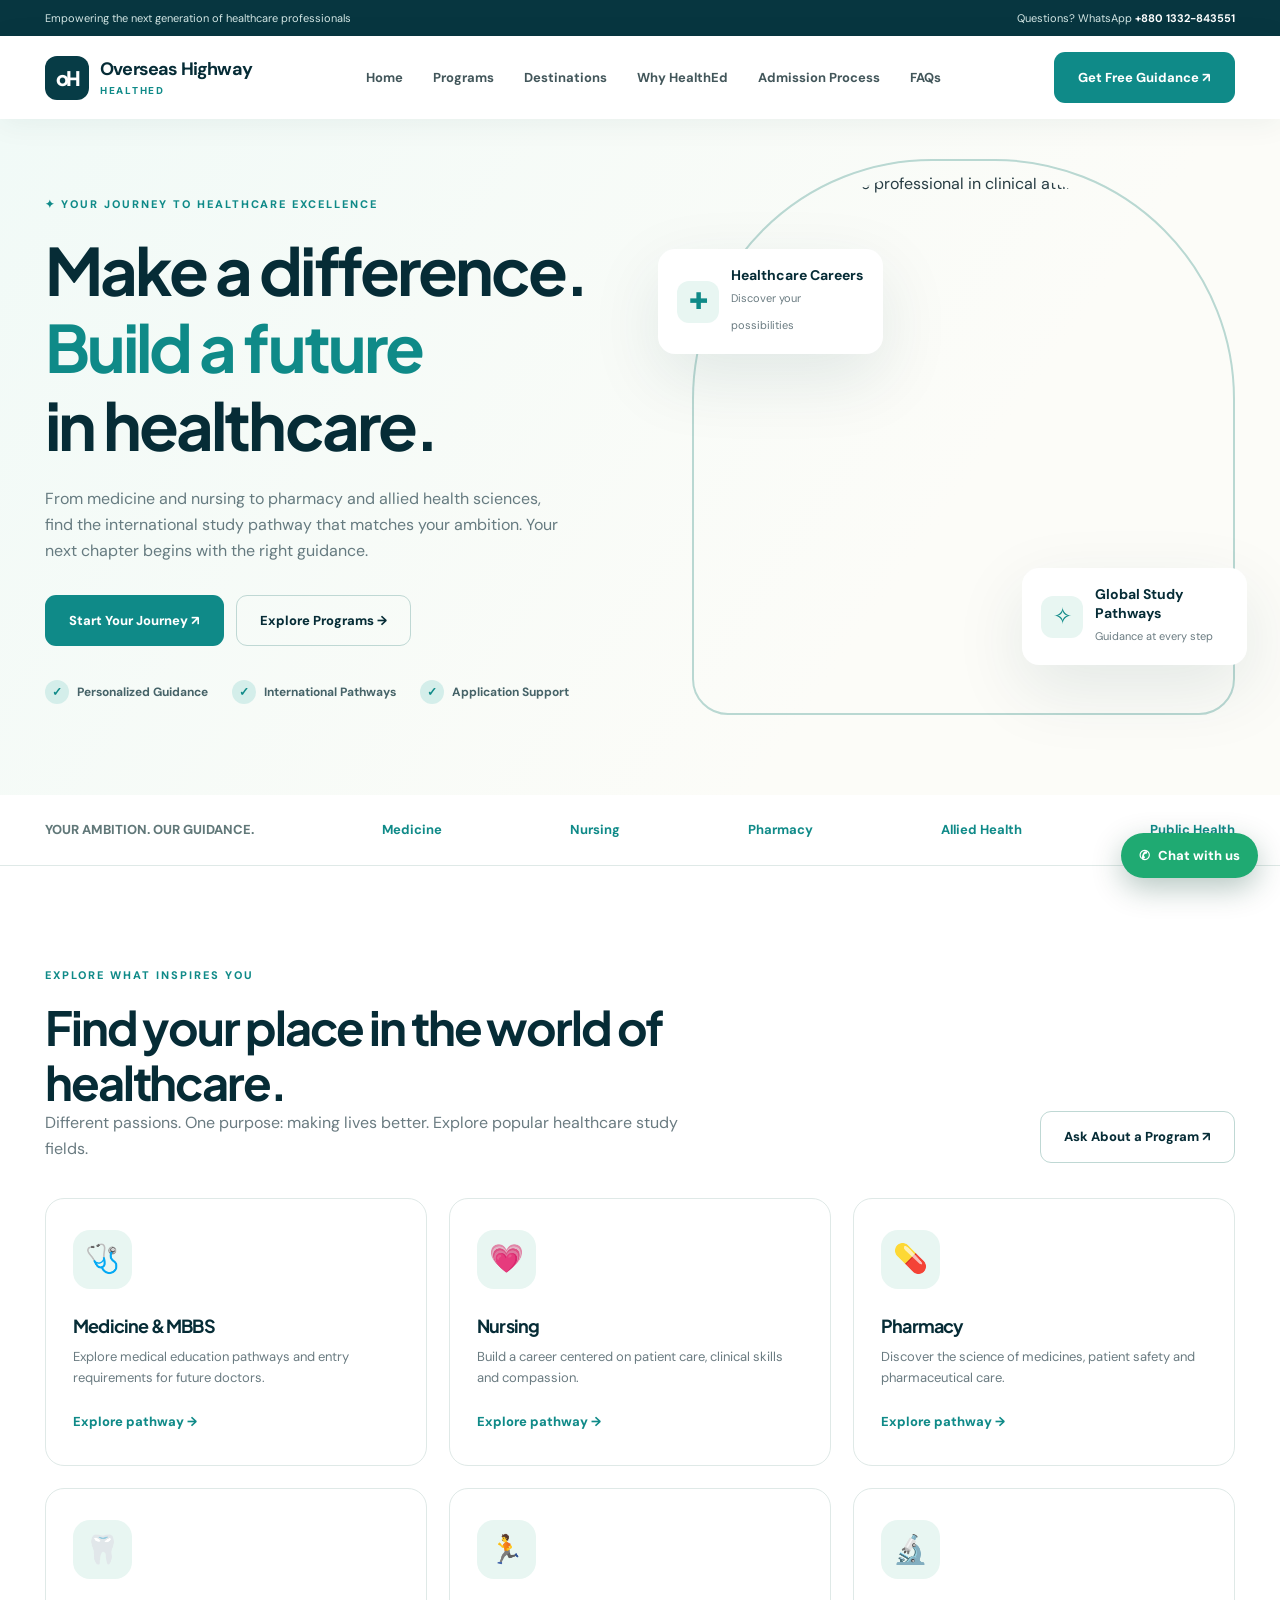
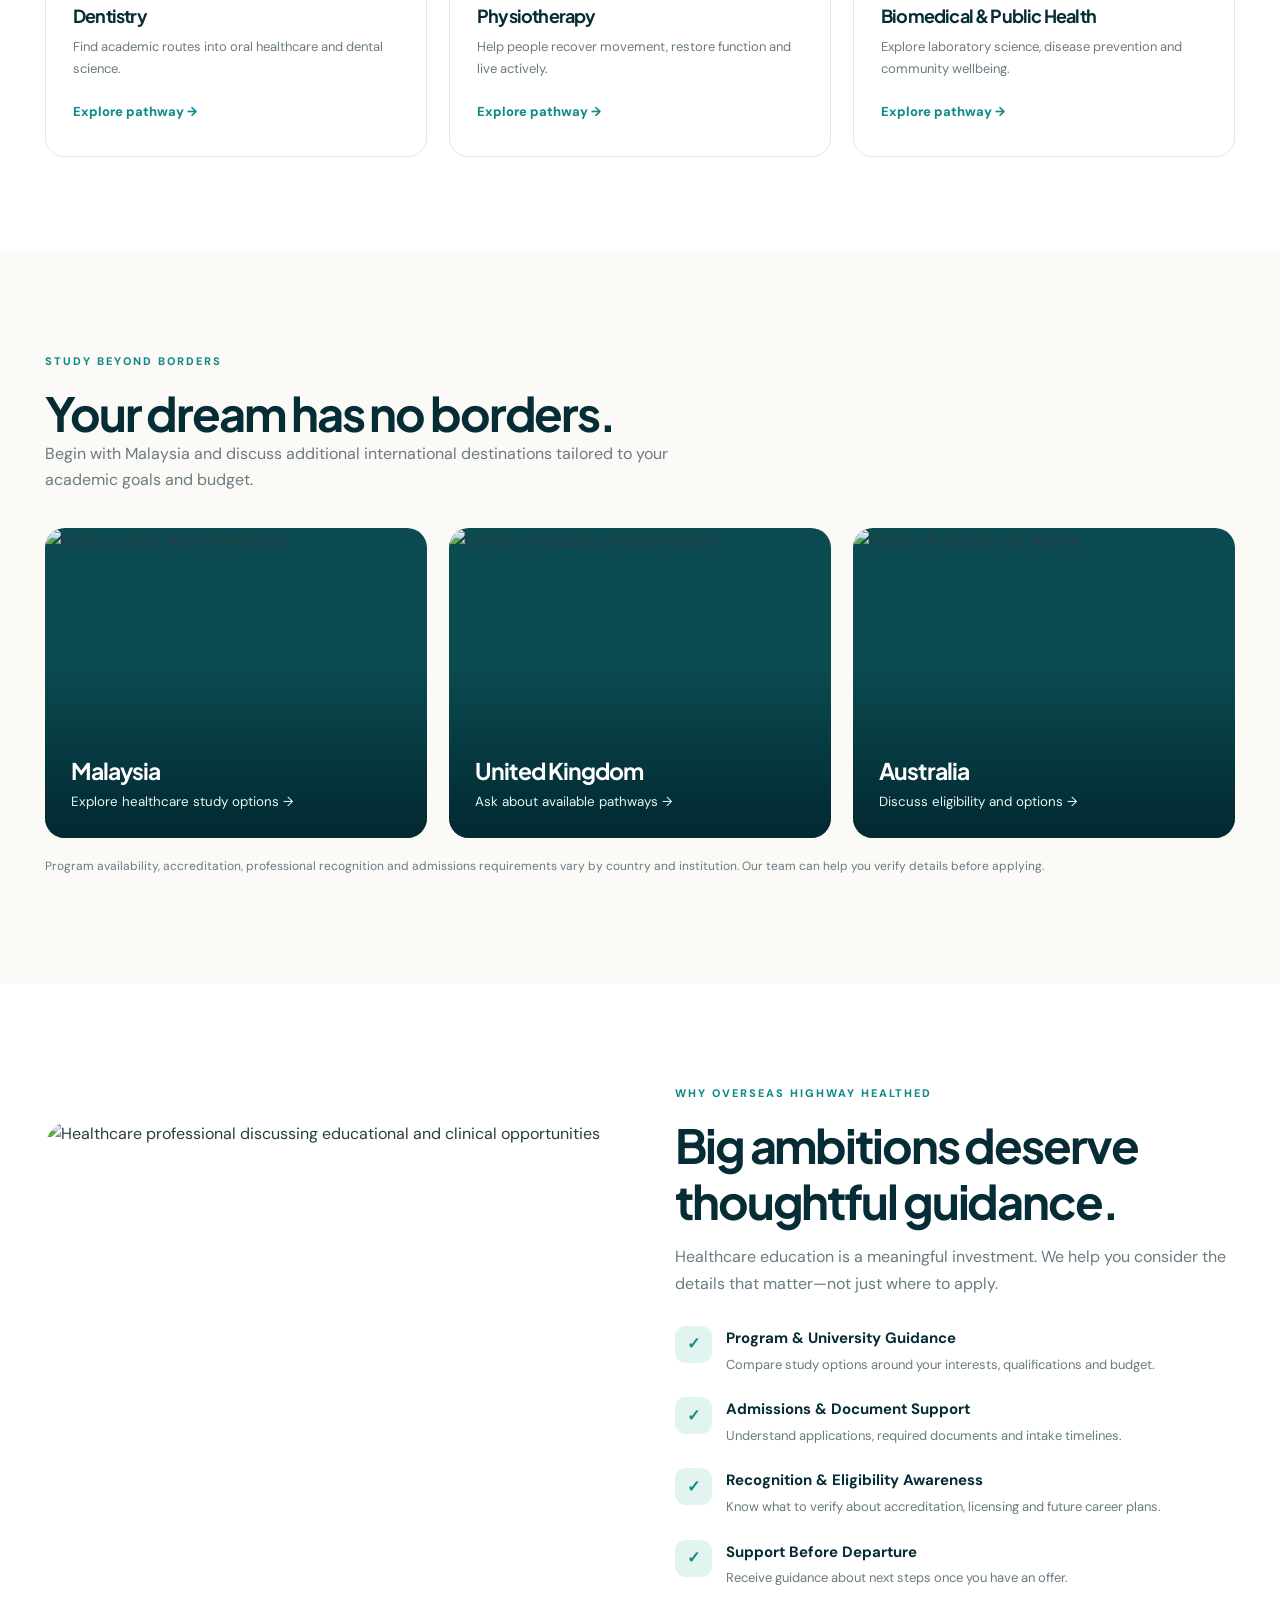
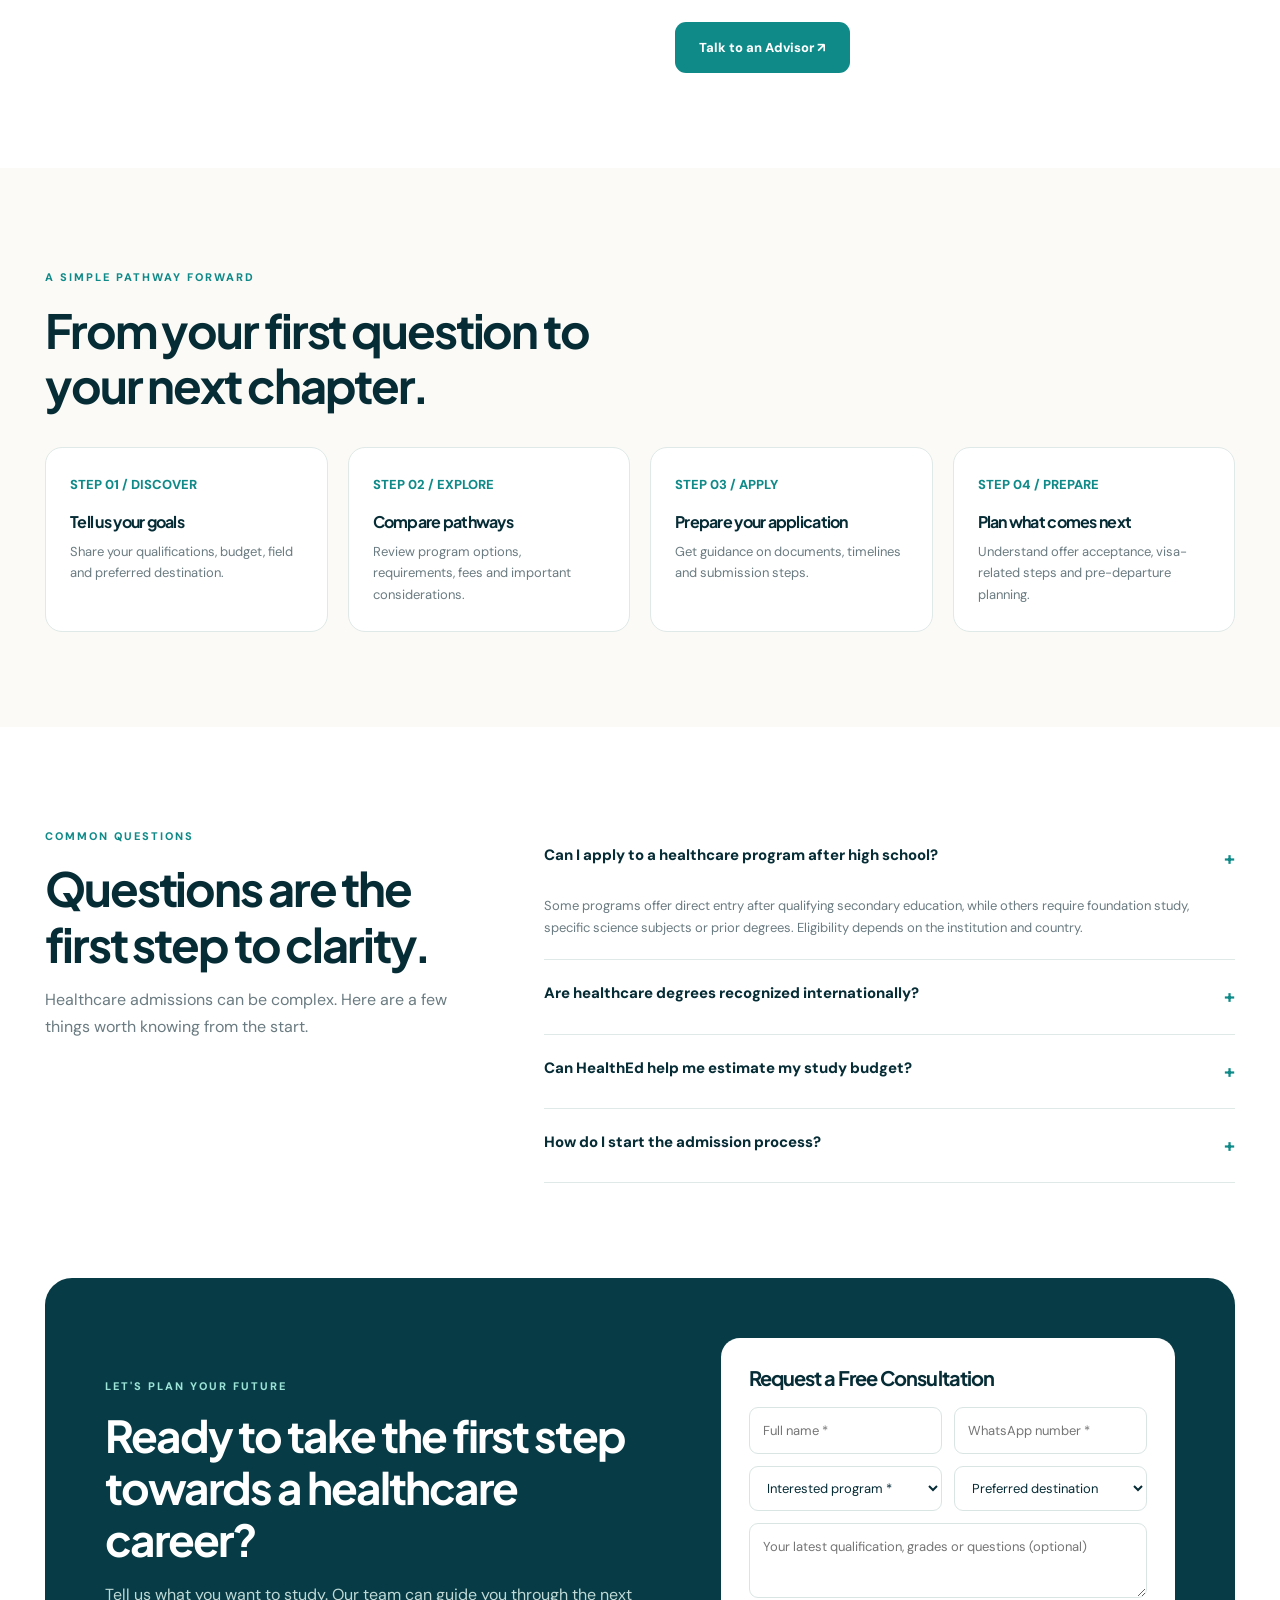
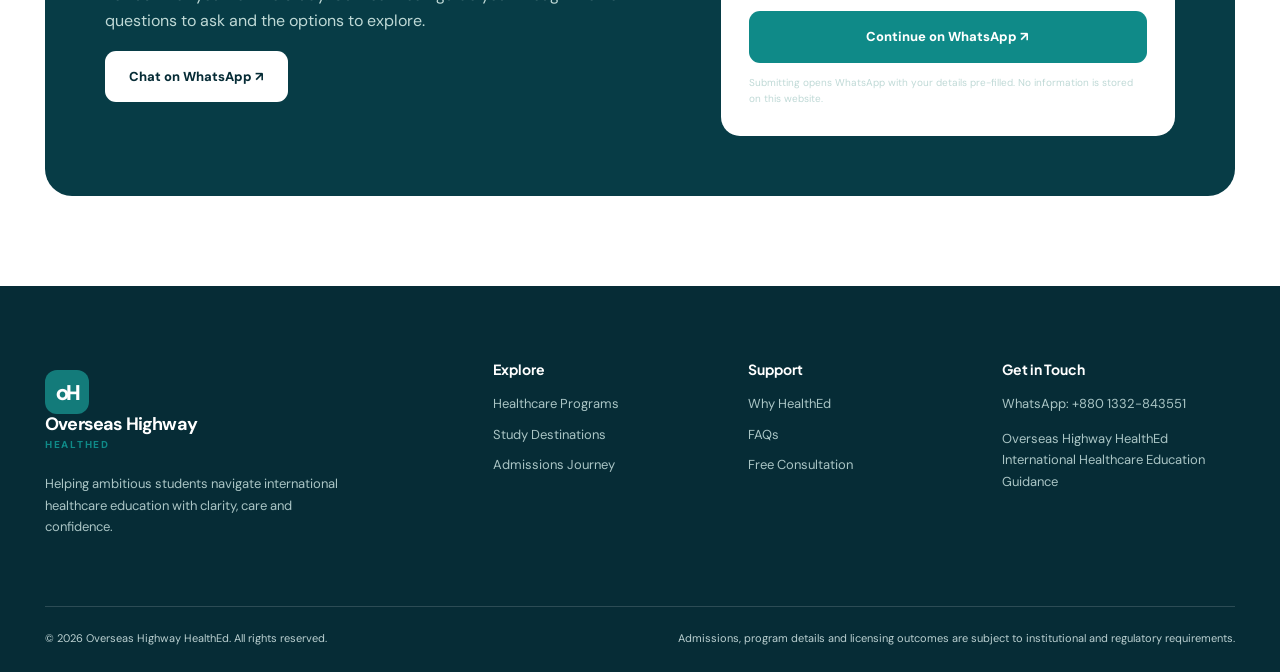
==== index.html @ 21b43c45 "Launch responsive Overseas Highway HealthEd landing page" ====
<!DOCTYPE html>
<html lang="en">
<head>
<meta charset="UTF-8"><meta name="viewport" content="width=device-width, initial-scale=1">
<meta name="theme-color" content="#073c46">
<meta name="description" content="Overseas Highway HealthEd helps aspiring healthcare professionals explore international medical and health sciences study pathways, admissions and student support.">
<title>Overseas Highway HealthEd | Your Future in Healthcare Starts Here</title>
<link rel="preconnect" href="https://fonts.googleapis.com"><link rel="preconnect" href="https://fonts.gstatic.com" crossorigin>
<link href="https://fonts.googleapis.com/css2?family=DM+Sans:wght@400;500;600;700;800&family=Plus+Jakarta+Sans:wght@400;500;600;700;800&display=swap" rel="stylesheet">
<style>
:root{--navy:#073c46;--deep:#062c36;--teal:#0f8a88;--mint:#e8f6f2;--orange:#ff9b70;--cream:#fbfaf6;--text:#283d44;--muted:#6a7b81;--line:#dfe9e7;--white:#fff;--shadow:0 24px 70px rgba(7,60,70,.10)}
*{box-sizing:border-box}html{scroll-behavior:smooth}body{margin:0;color:var(--text);font-family:'DM Sans',sans-serif;background:#fff;line-height:1.65}h1,h2,h3,h4{font-family:'Plus Jakarta Sans',sans-serif;line-height:1.18;color:var(--deep);letter-spacing:-.045em}a{color:inherit;text-decoration:none}button,input,select,textarea{font:inherit}button{cursor:pointer}img{max-width:100%;display:block}.container{width:min(1190px,calc(100% - 48px));margin:auto}.eyebrow{text-transform:uppercase;letter-spacing:.18em;font-weight:800;font-size:11px;color:var(--teal)}.btn{display:inline-flex;align-items:center;justify-content:center;gap:10px;border-radius:11px;padding:14px 23px;font-weight:800;font-size:13px;transition:.25s;border:1px solid transparent}.btn-primary{background:var(--teal);color:white}.btn-primary:hover{background:#096e6e;transform:translateY(-2px)}.btn-dark{background:var(--deep);color:white}.btn-light{background:white;color:var(--deep)}.btn-outline{background:transparent;border-color:#bfd8d4;color:var(--deep)}.btn-outline:hover{background:var(--mint)}.section{padding:95px 0}.heading{max-width:640px}.heading h2{font-size:clamp(30px,4vw,47px);margin:12px 0 16px}.heading p{color:var(--muted);margin:0}.topbar{background:#073640;color:#d4e7e5;font-size:11px;padding:9px 0}.topbar .container{display:flex;justify-content:space-between;gap:10px}.topbar strong{color:#fff}header{position:sticky;top:0;z-index:30;background:#fff;box-shadow:0 4px 30px #073c4610}.nav{height:83px;display:flex;align-items:center;justify-content:space-between;gap:32px}.brand{display:flex;align-items:center;gap:11px;flex-shrink:0}.brand-icon{background:var(--navy);color:#fff;width:44px;height:44px;display:grid;place-items:center;border-radius:12px;font-family:'Plus Jakarta Sans';font-size:20px;font-weight:800;letter-spacing:-3px}.brand-text{display:flex;flex-direction:column;line-height:1.13}.brand-text strong{font-size:18px;color:var(--deep);letter-spacing:-.045em}.brand-text small{font-size:10px;color:var(--teal);font-weight:800;letter-spacing:.17em;text-transform:uppercase;margin-top:5px}.navlinks{display:flex;align-items:center;gap:30px}.navlinks a{font-size:13px;font-weight:700;color:#42565a}.navlinks a:hover{color:var(--teal)}.nav-actions{display:flex;align-items:center;gap:12px}.menu-toggle{display:none;background:none;border:none;color:var(--navy);font-size:26px}.hero{background:linear-gradient(125deg,#f1faf7 0%,#fcfcf8 70%);overflow:hidden}.hero-grid{display:grid;grid-template-columns:1.02fr .98fr;gap:50px;align-items:center;min-height:665px;padding:40px 0 56px}.hero h1{font-size:clamp(41px,5.1vw,67px);max-width:650px;margin:18px 0 23px}.hero h1 span{color:var(--teal)}.hero-copy{max-width:525px;color:#667b80;font-size:16px}.hero-buttons{display:flex;gap:12px;flex-wrap:wrap;margin-top:30px}.hero-points{display:flex;flex-wrap:wrap;gap:24px;margin-top:37px;color:#466368;font-weight:700;font-size:12px}.hero-points span:before{content:'✓';color:var(--teal);background:#d4eeea;border-radius:50%;padding:4px 7px;margin-right:8px}.hero-art{position:relative;min-height:580px}.hero-photo{position:absolute;inset:12px 25px 42px 42px;width:calc(100% - 67px);height:calc(100% - 54px);object-fit:cover;object-position:center 32%;border-radius:230px 230px 32px 32px}.hero-art:before{content:'';position:absolute;inset:0 0 24px 16px;border:2px solid #b9d8d2;border-radius:240px 240px 36px 36px}.float-card{position:absolute;z-index:2;background:white;border-radius:17px;padding:17px 19px;box-shadow:var(--shadow);display:flex;gap:12px;align-items:center;max-width:225px}.float-card b{display:block;color:var(--deep);font-size:14px;line-height:1.3}.float-card small{color:var(--muted);font-size:11px}.float-icon{background:var(--mint);color:var(--teal);height:42px;width:42px;flex-shrink:0;display:grid;place-items:center;border-radius:12px;font-size:23px}.float-one{left:-18px;top:90px}.float-two{right:-12px;bottom:74px}.trust{border-bottom:1px solid var(--line);padding:24px 0;background:#fff}.trust-grid{display:flex;justify-content:space-between;align-items:center;gap:20px;flex-wrap:wrap}.trust-grid span{font-size:13px;font-weight:800;color:#617879}.trust-grid b{color:var(--teal);font-size:13px}.grid3{display:grid;grid-template-columns:repeat(3,1fr);gap:22px}.grid4{display:grid;grid-template-columns:repeat(4,1fr);gap:20px}.program{padding:31px 27px;background:#fff;border:1px solid var(--line);border-radius:19px;transition:.25s}.program:hover{transform:translateY(-6px);box-shadow:var(--shadow);border-color:#c0dfd8}.program .symbol{display:grid;place-items:center;width:59px;height:59px;background:#e8f6f2;border-radius:17px;font-size:28px;margin-bottom:26px}.program h3{font-size:18px;margin:0 0 10px}.program p{font-size:13px;color:var(--muted);margin:0 0 19px}.text-link{color:var(--teal);font-size:13px;font-weight:800}.section-top{display:flex;justify-content:space-between;align-items:end;gap:25px;margin-bottom:35px}.section-top .heading h2{margin-bottom:0}.soft{background:var(--cream)}.dest-card{border-radius:20px;overflow:hidden;position:relative;min-height:310px;background:#0a4a50}.dest-card img{width:100%;height:310px;object-fit:cover;transition:transform .4s}.dest-card:hover img{transform:scale(1.05)}.dest-card:after{content:'';position:absolute;inset:0;background:linear-gradient(transparent 45%,#001f29c9)}.dest-caption{position:absolute;z-index:1;bottom:24px;left:26px;color:white}.dest-caption h3{color:white;font-size:23px;margin:0 0 4px}.dest-caption small{color:#e3f7f4}.feature-grid{display:grid;grid-template-columns:1fr 1fr;gap:70px;align-items:center}.feature-image{height:510px;width:100%;object-fit:cover;border-radius:27px}.feature-list{margin:29px 0 31px;padding:0;list-style:none}.feature-list li{display:flex;gap:14px;margin:20px 0}.check{background:#e2f4f0;color:var(--teal);border-radius:11px;width:37px;height:37px;display:grid;place-items:center;flex-shrink:0;font-weight:800}.feature-list strong{display:block;font-size:15px;color:var(--deep)}.feature-list small{font-size:13px;color:var(--muted)}.steps{counter-reset:step}.step{background:#fff;border:1px solid var(--line);border-radius:17px;padding:26px 24px}.step-number{color:var(--teal);font-weight:800;font-size:13px}.step h3{font-size:16px;margin:17px 0 9px}.step p{font-size:13px;color:var(--muted);margin:0}.faq-wrap{display:grid;grid-template-columns:.75fr 1.25fr;gap:85px}.faq-item{border-bottom:1px solid var(--line)}.faq-item button{padding:21px 0;border:0;background:none;width:100%;display:flex;justify-content:space-between;text-align:left;gap:20px;color:var(--deep);font-weight:800;font-size:15px}.faq-item button span{font-size:19px;color:var(--teal)}.faq-answer{display:none;padding:0 0 21px;color:var(--muted);font-size:13px}.faq-item.open .faq-answer{display:block}.cta{background:var(--navy);color:white;border-radius:27px;padding:60px;display:grid;grid-template-columns:1.1fr .9fr;gap:60px;align-items:center}.cta h2{color:white;font-size:clamp(29px,3.5vw,44px);margin:12px 0}.cta p{color:#bfd9d6}.cta .eyebrow{color:#9de3d7}.lead-form{background:#fff;padding:28px;border-radius:19px}.lead-form h3{margin:0 0 17px;font-size:20px}.form-grid{display:grid;grid-template-columns:1fr 1fr;gap:12px}.lead-form input,.lead-form select,.lead-form textarea{width:100%;padding:12px 13px;border:1px solid #d9e5e3;border-radius:9px;color:var(--deep);background:#fff;font-size:13px;outline:none}.lead-form input:focus,.lead-form select:focus,.lead-form textarea:focus{border-color:var(--teal)}.lead-form textarea{resize:vertical;min-height:75px}.lead-form .full{grid-column:1/-1}.lead-form button{width:100%;margin-top:13px}.form-note{font-size:10px;color:#748487;margin:12px 0 0}.footer{padding:75px 0 25px;background:#062c36;color:#bbd0d1;margin-top:90px}.footer h4{color:white;font-size:14px;letter-spacing:0;margin:0 0 16px}.footer .brand-text strong{color:#fff}.footer .brand-icon{background:#137b7a}.footer-grid{display:grid;grid-template-columns:2fr 1fr 1fr 1.2fr;gap:60px}.footer p,.footer a{font-size:13px;color:#aac5c5}.footer a{display:block;margin:9px 0}.footer a:hover{color:white}.foot-bottom{border-top:1px solid #ffffff27;margin-top:55px;padding-top:22px;display:flex;justify-content:space-between;gap:12px;font-size:11px}.whatsapp{position:fixed;bottom:22px;right:22px;z-index:40;display:flex;align-items:center;gap:8px;background:#1faa72;color:white;padding:12px 18px;border-radius:50px;font-size:13px;font-weight:800;box-shadow:0 10px 30px #053d2d4a}.whatsapp:hover{background:#168b5a}
@media(max-width:1050px){.navlinks{gap:15px}.navlinks a{font-size:12px}.grid4{grid-template-columns:repeat(2,1fr)}.hero-grid{gap:15px}.hero-art{min-height:490px}.footer-grid{gap:30px}}
@media(max-width:790px){.topbar{display:none}.nav{height:70px}.menu-toggle{display:block}.navlinks{display:none;position:absolute;top:70px;left:0;right:0;background:#fff;padding:20px 25px;box-shadow:0 20px 30px #073c4615;flex-direction:column;align-items:flex-start;gap:17px}.navlinks.open{display:flex}.nav-actions>.btn{display:none}.hero-grid{grid-template-columns:1fr;padding-top:62px;gap:25px}.hero h1{max-width:700px}.hero-art{min-height:480px;max-width:590px;width:100%;margin:auto}.float-one{left:0}.float-two{right:0}.grid3{grid-template-columns:repeat(2,1fr)}.feature-grid{grid-template-columns:1fr;gap:40px}.feature-image{height:350px}.faq-wrap{grid-template-columns:1fr;gap:20px}.cta{grid-template-columns:1fr;padding:40px;gap:28px}.footer-grid{grid-template-columns:repeat(2,1fr)}}
@media(max-width:540px){.container{width:min(100% - 34px,1190px)}.section{padding:68px 0}.hero-grid{padding-top:45px}.hero h1{font-size:40px}.hero-copy{font-size:14px}.hero-points{gap:14px}.hero-art{min-height:365px}.hero-photo{inset:0 19px 30px 18px;width:calc(100% - 37px);height:calc(100% - 30px)}.hero-art:before{inset:0 5px 18px 4px}.float-card{padding:10px 12px;max-width:175px}.float-card b{font-size:11px}.float-card small{font-size:9px}.float-icon{width:31px;height:31px;font-size:17px}.float-one{top:45px}.float-two{bottom:34px}.grid3,.grid4{grid-template-columns:1fr}.section-top{align-items:start;flex-direction:column}.heading h2{font-size:33px}.dest-card img,.dest-card{height:250px;min-height:250px}.feature-image{height:290px}.cta{padding:28px 18px;border-radius:17px}.lead-form{padding:20px}.form-grid{grid-template-columns:1fr}.footer-grid{grid-template-columns:1fr 1fr;gap:25px}.footer-grid>div:first-child{grid-column:1/-1}.foot-bottom{flex-direction:column}.whatsapp{font-size:0;padding:12px 15px}.whatsapp span{font-size:19px}}
</style>
</head>
<body>
<div class="topbar"><div class="container"><span>Empowering the next generation of healthcare professionals</span><span>Questions? WhatsApp <strong>+880 1332-843551</strong></span></div></div>
<header><nav class="nav container" aria-label="Main navigation">
<a class="brand" href="#" aria-label="Overseas Highway HealthEd home"><span class="brand-icon">oH</span><span class="brand-text"><strong>Overseas Highway</strong><small>HealthEd</small></span></a>
<div class="navlinks" id="navlinks"><a href="#home">Home</a><a href="#programs">Programs</a><a href="#destinations">Destinations</a><a href="#why-us">Why HealthEd</a><a href="#process">Admission Process</a><a href="#faq">FAQs</a></div>
<div class="nav-actions"><a class="btn btn-primary" href="#consultation">Get Free Guidance ↗</a><button class="menu-toggle" id="menuToggle" aria-label="Toggle menu" aria-expanded="false">☰</button></div>
</nav></header>
<main>
<section class="hero" id="home"><div class="container hero-grid"><div><div class="eyebrow">✦ Your journey to healthcare excellence</div><h1>Make a difference.<br><span>Build a future</span><br>in healthcare.</h1><p class="hero-copy">From medicine and nursing to pharmacy and allied health sciences, find the international study pathway that matches your ambition. Your next chapter begins with the right guidance.</p><div class="hero-buttons"><a href="#consultation" class="btn btn-primary">Start Your Journey ↗</a><a href="#programs" class="btn btn-outline">Explore Programs →</a></div><div class="hero-points"><span>Personalized Guidance</span><span>International Pathways</span><span>Application Support</span></div></div><div class="hero-art"><img class="hero-photo" src="https://images.unsplash.com/photo-1559839734-2b71ea197ec2?auto=format&fit=crop&w=1000&q=85" alt="Smiling healthcare professional in clinical attire"><div class="float-card float-one"><div class="float-icon">✚</div><div><b>Healthcare Careers</b><small>Discover your possibilities</small></div></div><div class="float-card float-two"><div class="float-icon">✧</div><div><b>Global Study Pathways</b><small>Guidance at every step</small></div></div></div></div></section>
<div class="trust"><div class="container trust-grid"><span>YOUR AMBITION. OUR GUIDANCE.</span><b>Medicine</b><b>Nursing</b><b>Pharmacy</b><b>Allied Health</b><b>Public Health</b></div></div>
<section class="section" id="programs"><div class="container"><div class="section-top"><div class="heading"><span class="eyebrow">Explore what inspires you</span><h2>Find your place in the world of healthcare.</h2><p>Different passions. One purpose: making lives better. Explore popular healthcare study fields.</p></div><a href="#consultation" class="btn btn-outline">Ask About a Program ↗</a></div><div class="grid3">
<article class="program"><div class="symbol">🩺</div><h3>Medicine & MBBS</h3><p>Explore medical education pathways and entry requirements for future doctors.</p><a href="#consultation" class="text-link">Explore pathway →</a></article>
<article class="program"><div class="symbol">💗</div><h3>Nursing</h3><p>Build a career centered on patient care, clinical skills and compassion.</p><a href="#consultation" class="text-link">Explore pathway →</a></article>
<article class="program"><div class="symbol">💊</div><h3>Pharmacy</h3><p>Discover the science of medicines, patient safety and pharmaceutical care.</p><a href="#consultation" class="text-link">Explore pathway →</a></article>
<article class="program"><div class="symbol">🦷</div><h3>Dentistry</h3><p>Find academic routes into oral healthcare and dental science.</p><a href="#consultation" class="text-link">Explore pathway →</a></article>
<article class="program"><div class="symbol">🏃</div><h3>Physiotherapy</h3><p>Help people recover movement, restore function and live actively.</p><a href="#consultation" class="text-link">Explore pathway →</a></article>
<article class="program"><div class="symbol">🔬</div><h3>Biomedical & Public Health</h3><p>Explore laboratory science, disease prevention and community wellbeing.</p><a href="#consultation" class="text-link">Explore pathway →</a></article>
</div></div></section>
<section class="section soft" id="destinations"><div class="container"><div class="section-top"><div class="heading"><span class="eyebrow">Study beyond borders</span><h2>Your dream has no borders.</h2><p>Begin with Malaysia and discuss additional international destinations tailored to your academic goals and budget.</p></div></div><div class="grid3">
<a href="#consultation" class="dest-card"><img loading="lazy" src="https://images.unsplash.com/photo-1596422846543-75c6fc197f07?auto=format&fit=crop&w=850&q=80" alt="Kuala Lumpur skyline Malaysia"><div class="dest-caption"><h3>Malaysia</h3><small>Explore healthcare study options →</small></div></a>
<a href="#consultation" class="dest-card"><img loading="lazy" src="https://images.unsplash.com/photo-1486299267070-83823f5448dd?auto=format&fit=crop&w=850&q=80" alt="London cityscape United Kingdom"><div class="dest-caption"><h3>United Kingdom</h3><small>Ask about available pathways →</small></div></a>
<a href="#consultation" class="dest-card"><img loading="lazy" src="https://images.unsplash.com/photo-1523482580672-f109ba8cb9be?auto=format&fit=crop&w=850&q=80" alt="Sydney Australia city skyline"><div class="dest-caption"><h3>Australia</h3><small>Discuss eligibility and options →</small></div></a>
</div><p style="font-size:12px;color:var(--muted);margin-top:19px">Program availability, accreditation, professional recognition and admissions requirements vary by country and institution. Our team can help you verify details before applying.</p></div></section>
<section class="section" id="why-us"><div class="container feature-grid"><div><img class="feature-image" loading="lazy" src="https://images.unsplash.com/photo-1576091160399-112ba8d25d1d?auto=format&fit=crop&w=950&q=85" alt="Healthcare professional discussing educational and clinical opportunities"></div><div><span class="eyebrow">Why Overseas Highway HealthEd</span><div class="heading"><h2>Big ambitions deserve thoughtful guidance.</h2><p>Healthcare education is a meaningful investment. We help you consider the details that matter—not just where to apply.</p></div><ul class="feature-list"><li><span class="check">✓</span><div><strong>Program & University Guidance</strong><small>Compare study options around your interests, qualifications and budget.</small></div></li><li><span class="check">✓</span><div><strong>Admissions & Document Support</strong><small>Understand applications, required documents and intake timelines.</small></div></li><li><span class="check">✓</span><div><strong>Recognition & Eligibility Awareness</strong><small>Know what to verify about accreditation, licensing and future career plans.</small></div></li><li><span class="check">✓</span><div><strong>Support Before Departure</strong><small>Receive guidance about next steps once you have an offer.</small></div></li></ul><a href="#consultation" class="btn btn-primary">Talk to an Advisor ↗</a></div></div></section>
<section class="section soft" id="process"><div class="container"><div class="section-top"><div class="heading"><span class="eyebrow">A simple pathway forward</span><h2>From your first question to your next chapter.</h2></div></div><div class="grid4 steps"><div class="step"><div class="step-number">STEP 01 / DISCOVER</div><h3>Tell us your goals</h3><p>Share your qualifications, budget, field and preferred destination.</p></div><div class="step"><div class="step-number">STEP 02 / EXPLORE</div><h3>Compare pathways</h3><p>Review program options, requirements, fees and important considerations.</p></div><div class="step"><div class="step-number">STEP 03 / APPLY</div><h3>Prepare your application</h3><p>Get guidance on documents, timelines and submission steps.</p></div><div class="step"><div class="step-number">STEP 04 / PREPARE</div><h3>Plan what comes next</h3><p>Understand offer acceptance, visa-related steps and pre-departure planning.</p></div></div></div></section>
<section class="section" id="faq"><div class="container faq-wrap"><div class="heading"><span class="eyebrow">Common questions</span><h2>Questions are the first step to clarity.</h2><p>Healthcare admissions can be complex. Here are a few things worth knowing from the start.</p></div><div>
<div class="faq-item open"><button aria-expanded="true">Can I apply to a healthcare program after high school?<span>+</span></button><div class="faq-answer">Some programs offer direct entry after qualifying secondary education, while others require foundation study, specific science subjects or prior degrees. Eligibility depends on the institution and country.</div></div>
<div class="faq-item"><button aria-expanded="false">Are healthcare degrees recognized internationally?<span>+</span></button><div class="faq-answer">Recognition is not automatic. Accreditation, national licensing requirements and professional registration vary between destinations and the country where you intend to practice. Verify the specific program and regulator requirements.</div></div>
<div class="faq-item"><button aria-expanded="false">Can HealthEd help me estimate my study budget?<span>+</span></button><div class="faq-answer">Yes. Share your preferred country and program so we can guide you through published tuition information and relevant living-cost considerations. All estimates should be verified with the institution.</div></div>
<div class="faq-item"><button aria-expanded="false">How do I start the admission process?<span>+</span></button><div class="faq-answer">Fill out the consultation form below or message us on WhatsApp. Tell us your most recent qualification, preferred healthcare field and intended intake.</div></div>
</div></div></section>
<section id="consultation"><div class="container"><div class="cta"><div><span class="eyebrow">Let's plan your future</span><h2>Ready to take the first step towards a healthcare career?</h2><p>Tell us what you want to study. Our team can guide you through the next questions to ask and the options to explore.</p><a class="btn btn-light" href="https://wa.me/8801332843551?text=Hello%20Overseas%20Highway%20HealthEd%2C%20I%20would%20like%20admission%20guidance." target="_blank" rel="noopener noreferrer">Chat on WhatsApp ↗</a></div><form class="lead-form" id="leadForm"><h3>Request a Free Consultation</h3><div class="form-grid"><input name="name" aria-label="Full name" placeholder="Full name *" required maxlength="100"><input name="phone" aria-label="WhatsApp number" type="tel" placeholder="WhatsApp number *" required maxlength="35"><select name="program" aria-label="Preferred program" required><option value="">Interested program *</option><option>Medicine / MBBS</option><option>Nursing</option><option>Pharmacy</option><option>Dentistry</option><option>Physiotherapy</option><option>Biomedical Sciences</option><option>Public Health</option><option>Other / Not sure</option></select><select name="country" aria-label="Preferred country"><option value="">Preferred destination</option><option>Malaysia</option><option>United Kingdom</option><option>Australia</option><option>Open to suggestions</option></select><textarea class="full" name="message" aria-label="Your education background" placeholder="Your latest qualification, grades or questions (optional)" maxlength="800"></textarea></div><button type="submit" class="btn btn-primary">Continue on WhatsApp ↗</button><p class="form-note">Submitting opens WhatsApp with your details pre-filled. No information is stored on this website.</p></form></div></div></section>
</main>
<footer class="footer"><div class="container"><div class="footer-grid"><div><a class="brand" href="#"><span class="brand-icon">oH</span><span class="brand-text"><strong>Overseas Highway</strong><small>HealthEd</small></span></a><p style="max-width:310px;margin-top:23px">Helping ambitious students navigate international healthcare education with clarity, care and confidence.</p></div><div><h4>Explore</h4><a href="#programs">Healthcare Programs</a><a href="#destinations">Study Destinations</a><a href="#process">Admissions Journey</a></div><div><h4>Support</h4><a href="#why-us">Why HealthEd</a><a href="#faq">FAQs</a><a href="#consultation">Free Consultation</a></div><div><h4>Get in Touch</h4><a href="https://wa.me/8801332843551" target="_blank" rel="noopener noreferrer">WhatsApp: +880 1332-843551</a><p>Overseas Highway HealthEd<br>International Healthcare Education Guidance</p></div></div><div class="foot-bottom"><span>© <span id="year"></span> Overseas Highway HealthEd. All rights reserved.</span><span>Admissions, program details and licensing outcomes are subject to institutional and regulatory requirements.</span></div></div></footer>
<a class="whatsapp" href="https://wa.me/8801332843551?text=Hello%20HealthEd" target="_blank" rel="noopener noreferrer"><span>✆</span> Chat with us</a>
<script>
document.getElementById('year').textContent=new Date().getFullYear();
const toggle=document.getElementById('menuToggle'),links=document.getElementById('navlinks');
toggle.addEventListener('click',()=>{const open=links.classList.toggle('open');toggle.setAttribute('aria-expanded',String(open));toggle.textContent=open?'×':'☰'});
links.querySelectorAll('a').forEach(a=>a.addEventListener('click',()=>{links.classList.remove('open');toggle.setAttribute('aria-expanded','false');toggle.textContent='☰'}));
document.querySelectorAll('.faq-item button').forEach(btn=>btn.addEventListener('click',()=>{const item=btn.closest('.faq-item');const open=item.classList.toggle('open');btn.setAttribute('aria-expanded',String(open))}));
document.getElementById('leadForm').addEventListener('submit',e=>{e.preventDefault();const d=new FormData(e.target);const text=['Hello Overseas Highway HealthEd, I would like a free consultation.','Name: '+d.get('name'),'WhatsApp: '+d.get('phone'),'Interested program: '+d.get('program'),'Preferred destination: '+(d.get('country')||'Not decided'),'Background / Questions: '+(d.get('message')||'Not provided')].join('\n');window.open('https://wa.me/8801332843551?text='+encodeURIComponent(text),'_blank','noopener,noreferrer')});
</script>
</body></html>
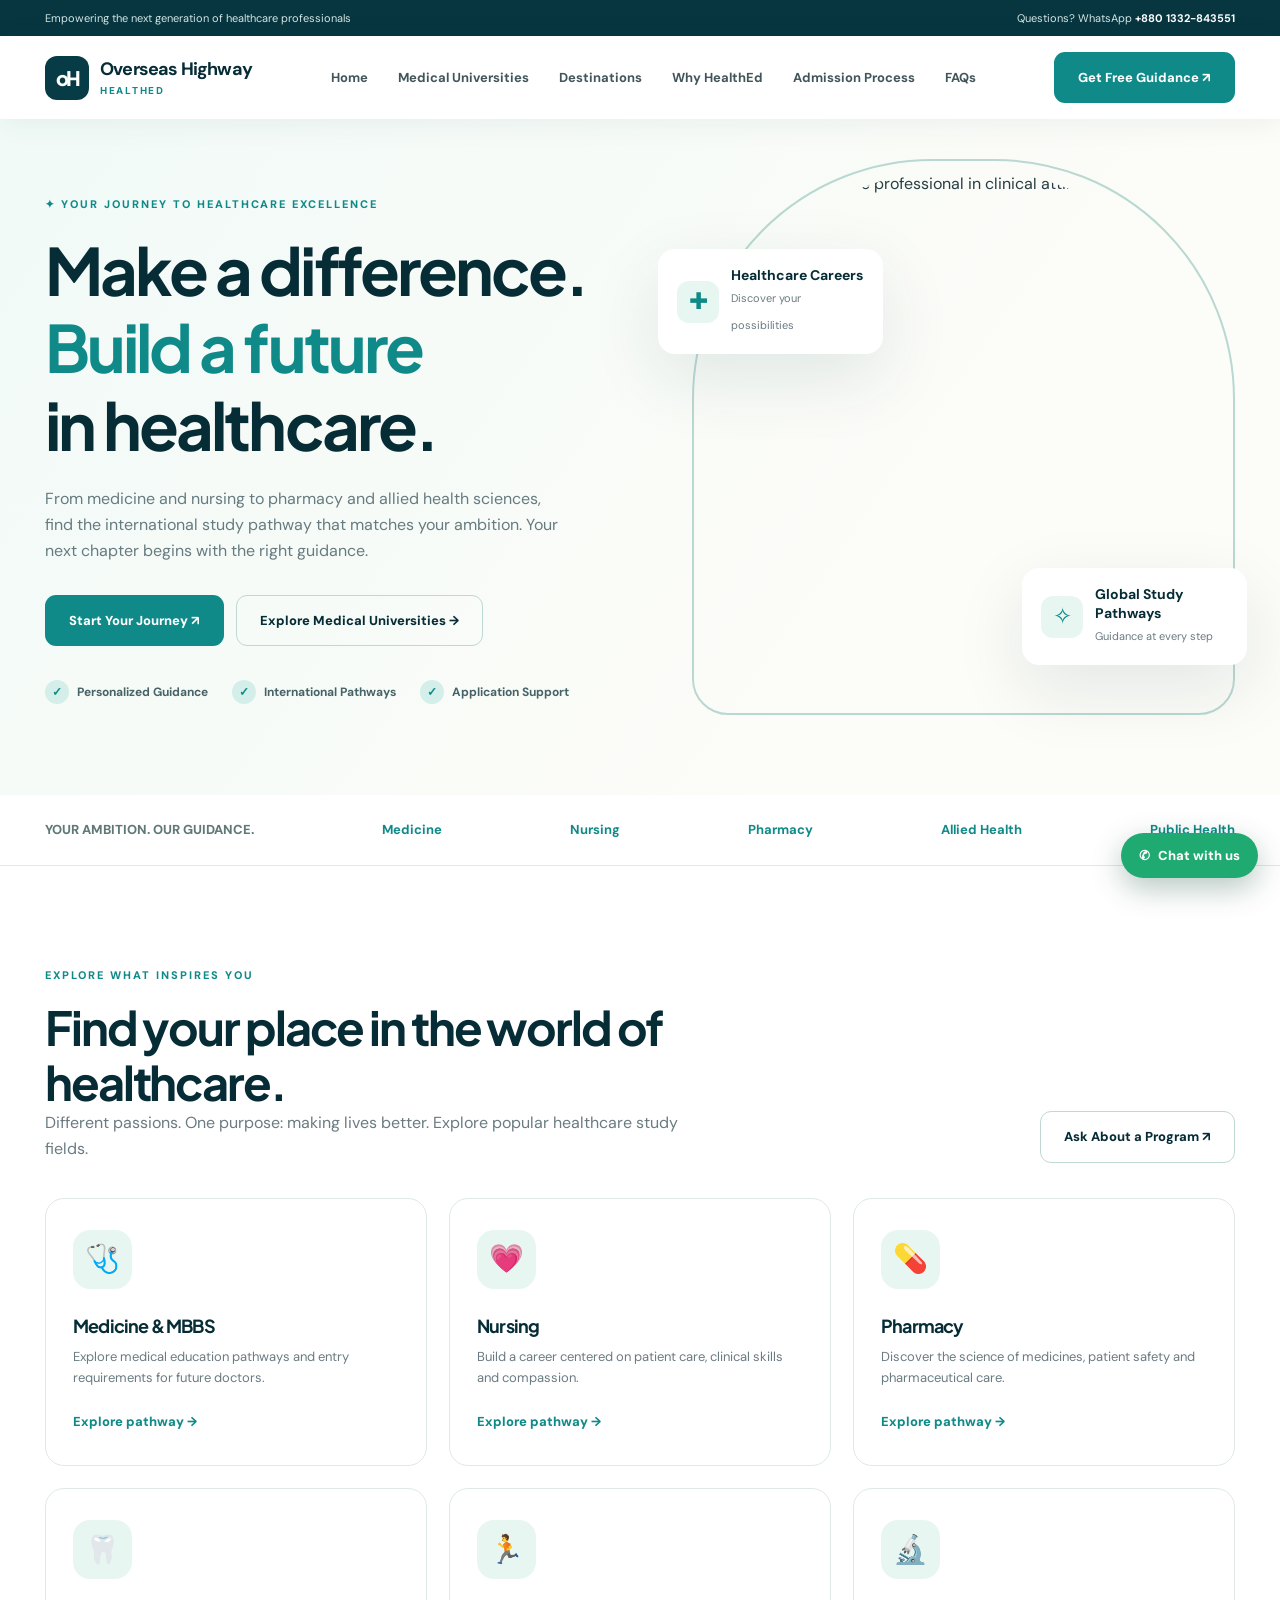
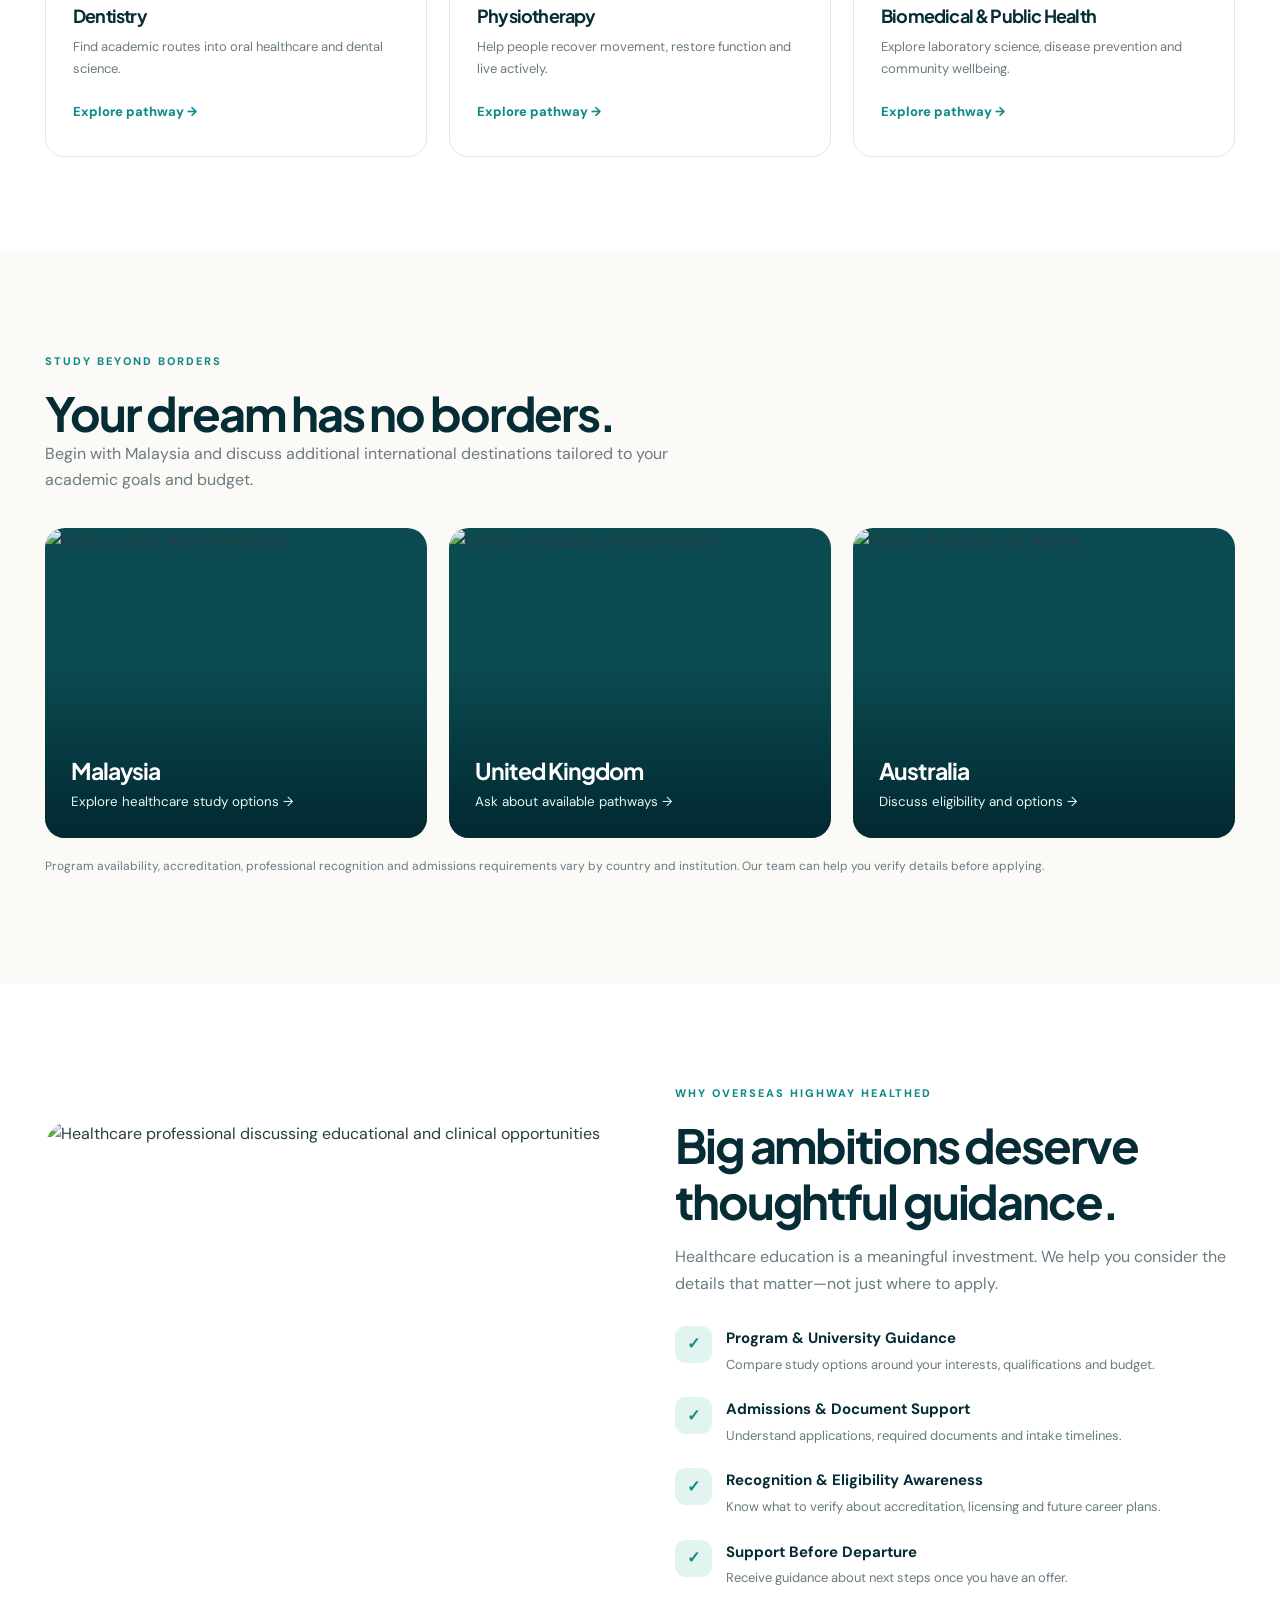
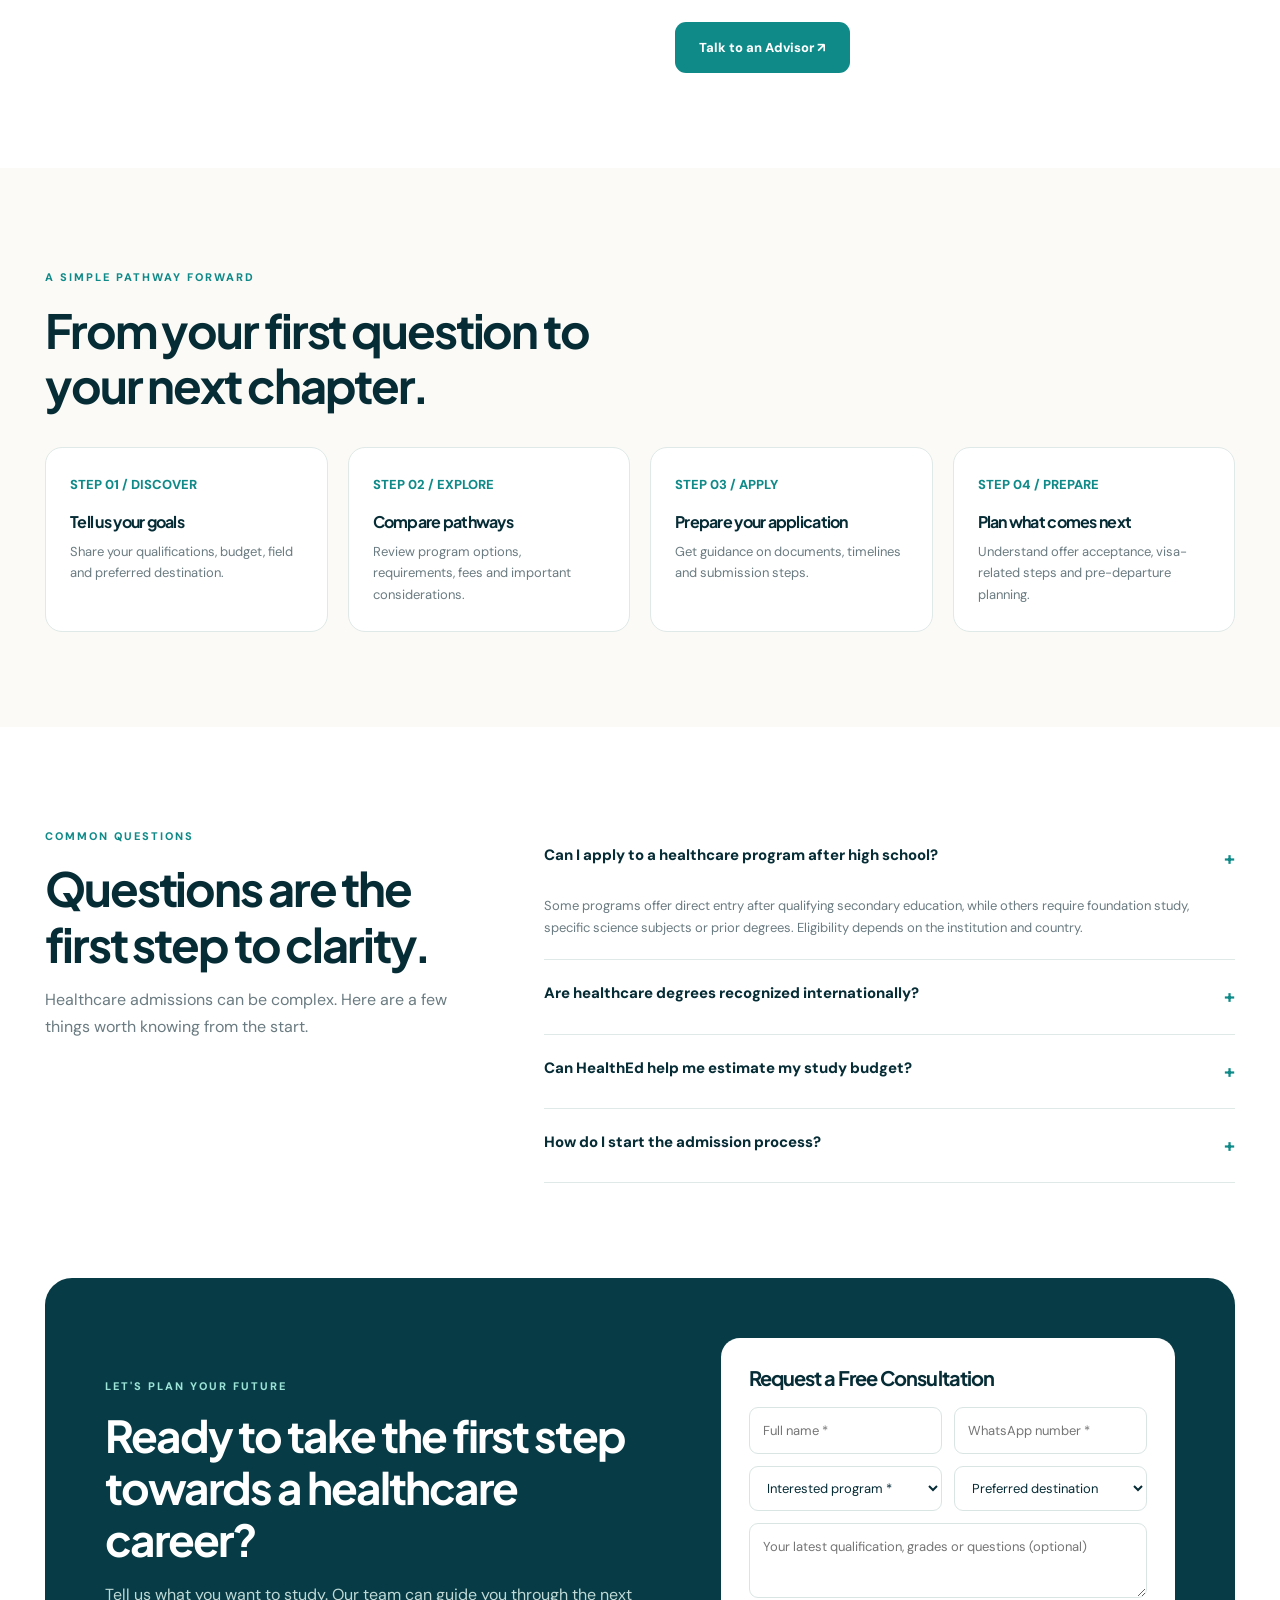
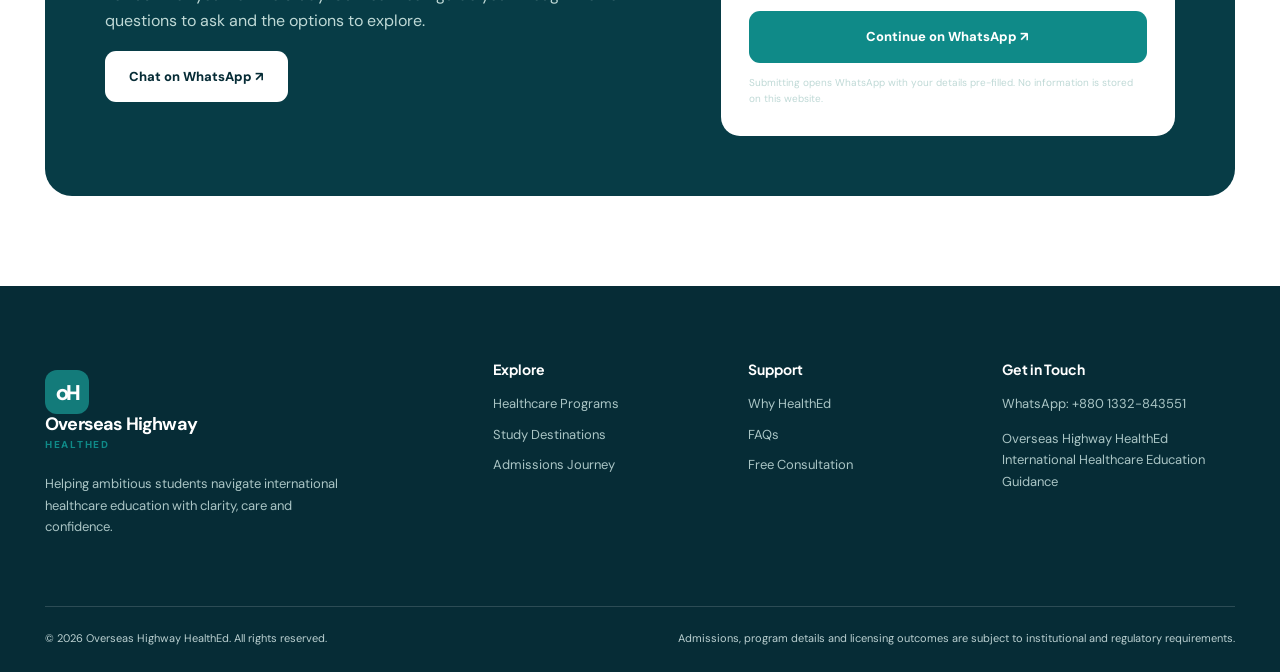
==== commit 8a5beedf: "Connect homepage to medical-only university directory" ====
--- a/index.html
+++ b/index.html
@@ -19,11 +19,11 @@
 <div class="topbar"><div class="container"><span>Empowering the next generation of healthcare professionals</span><span>Questions? WhatsApp <strong>+880 1332-843551</strong></span></div></div>
 <header><nav class="nav container" aria-label="Main navigation">
 <a class="brand" href="#" aria-label="Overseas Highway HealthEd home"><span class="brand-icon">oH</span><span class="brand-text"><strong>Overseas Highway</strong><small>HealthEd</small></span></a>
-<div class="navlinks" id="navlinks"><a href="#home">Home</a><a href="#programs">Programs</a><a href="#destinations">Destinations</a><a href="#why-us">Why HealthEd</a><a href="#process">Admission Process</a><a href="#faq">FAQs</a></div>
+<div class="navlinks" id="navlinks"><a href="#home">Home</a><a href="medical-programmes.html">Medical Universities</a><a href="#destinations">Destinations</a><a href="#why-us">Why HealthEd</a><a href="#process">Admission Process</a><a href="#faq">FAQs</a></div>
 <div class="nav-actions"><a class="btn btn-primary" href="#consultation">Get Free Guidance ↗</a><button class="menu-toggle" id="menuToggle" aria-label="Toggle menu" aria-expanded="false">☰</button></div>
 </nav></header>
 <main>
-<section class="hero" id="home"><div class="container hero-grid"><div><div class="eyebrow">✦ Your journey to healthcare excellence</div><h1>Make a difference.<br><span>Build a future</span><br>in healthcare.</h1><p class="hero-copy">From medicine and nursing to pharmacy and allied health sciences, find the international study pathway that matches your ambition. Your next chapter begins with the right guidance.</p><div class="hero-buttons"><a href="#consultation" class="btn btn-primary">Start Your Journey ↗</a><a href="#programs" class="btn btn-outline">Explore Programs →</a></div><div class="hero-points"><span>Personalized Guidance</span><span>International Pathways</span><span>Application Support</span></div></div><div class="hero-art"><img class="hero-photo" src="https://images.unsplash.com/photo-1559839734-2b71ea197ec2?auto=format&fit=crop&w=1000&q=85" alt="Smiling healthcare professional in clinical attire"><div class="float-card float-one"><div class="float-icon">✚</div><div><b>Healthcare Careers</b><small>Discover your possibilities</small></div></div><div class="float-card float-two"><div class="float-icon">✧</div><div><b>Global Study Pathways</b><small>Guidance at every step</small></div></div></div></div></section>
+<section class="hero" id="home"><div class="container hero-grid"><div><div class="eyebrow">✦ Your journey to healthcare excellence</div><h1>Make a difference.<br><span>Build a future</span><br>in healthcare.</h1><p class="hero-copy">From medicine and nursing to pharmacy and allied health sciences, find the international study pathway that matches your ambition. Your next chapter begins with the right guidance.</p><div class="hero-buttons"><a href="#consultation" class="btn btn-primary">Start Your Journey ↗</a><a href="medical-programmes.html" class="btn btn-outline">Explore Medical Universities →</a></div><div class="hero-points"><span>Personalized Guidance</span><span>International Pathways</span><span>Application Support</span></div></div><div class="hero-art"><img class="hero-photo" src="https://images.unsplash.com/photo-1559839734-2b71ea197ec2?auto=format&fit=crop&w=1000&q=85" alt="Smiling healthcare professional in clinical attire"><div class="float-card float-one"><div class="float-icon">✚</div><div><b>Healthcare Careers</b><small>Discover your possibilities</small></div></div><div class="float-card float-two"><div class="float-icon">✧</div><div><b>Global Study Pathways</b><small>Guidance at every step</small></div></div></div></div></section>
 <div class="trust"><div class="container trust-grid"><span>YOUR AMBITION. OUR GUIDANCE.</span><b>Medicine</b><b>Nursing</b><b>Pharmacy</b><b>Allied Health</b><b>Public Health</b></div></div>
 <section class="section" id="programs"><div class="container"><div class="section-top"><div class="heading"><span class="eyebrow">Explore what inspires you</span><h2>Find your place in the world of healthcare.</h2><p>Different passions. One purpose: making lives better. Explore popular healthcare study fields.</p></div><a href="#consultation" class="btn btn-outline">Ask About a Program ↗</a></div><div class="grid3">
 <article class="program"><div class="symbol">🩺</div><h3>Medicine & MBBS</h3><p>Explore medical education pathways and entry requirements for future doctors.</p><a href="#consultation" class="text-link">Explore pathway →</a></article>
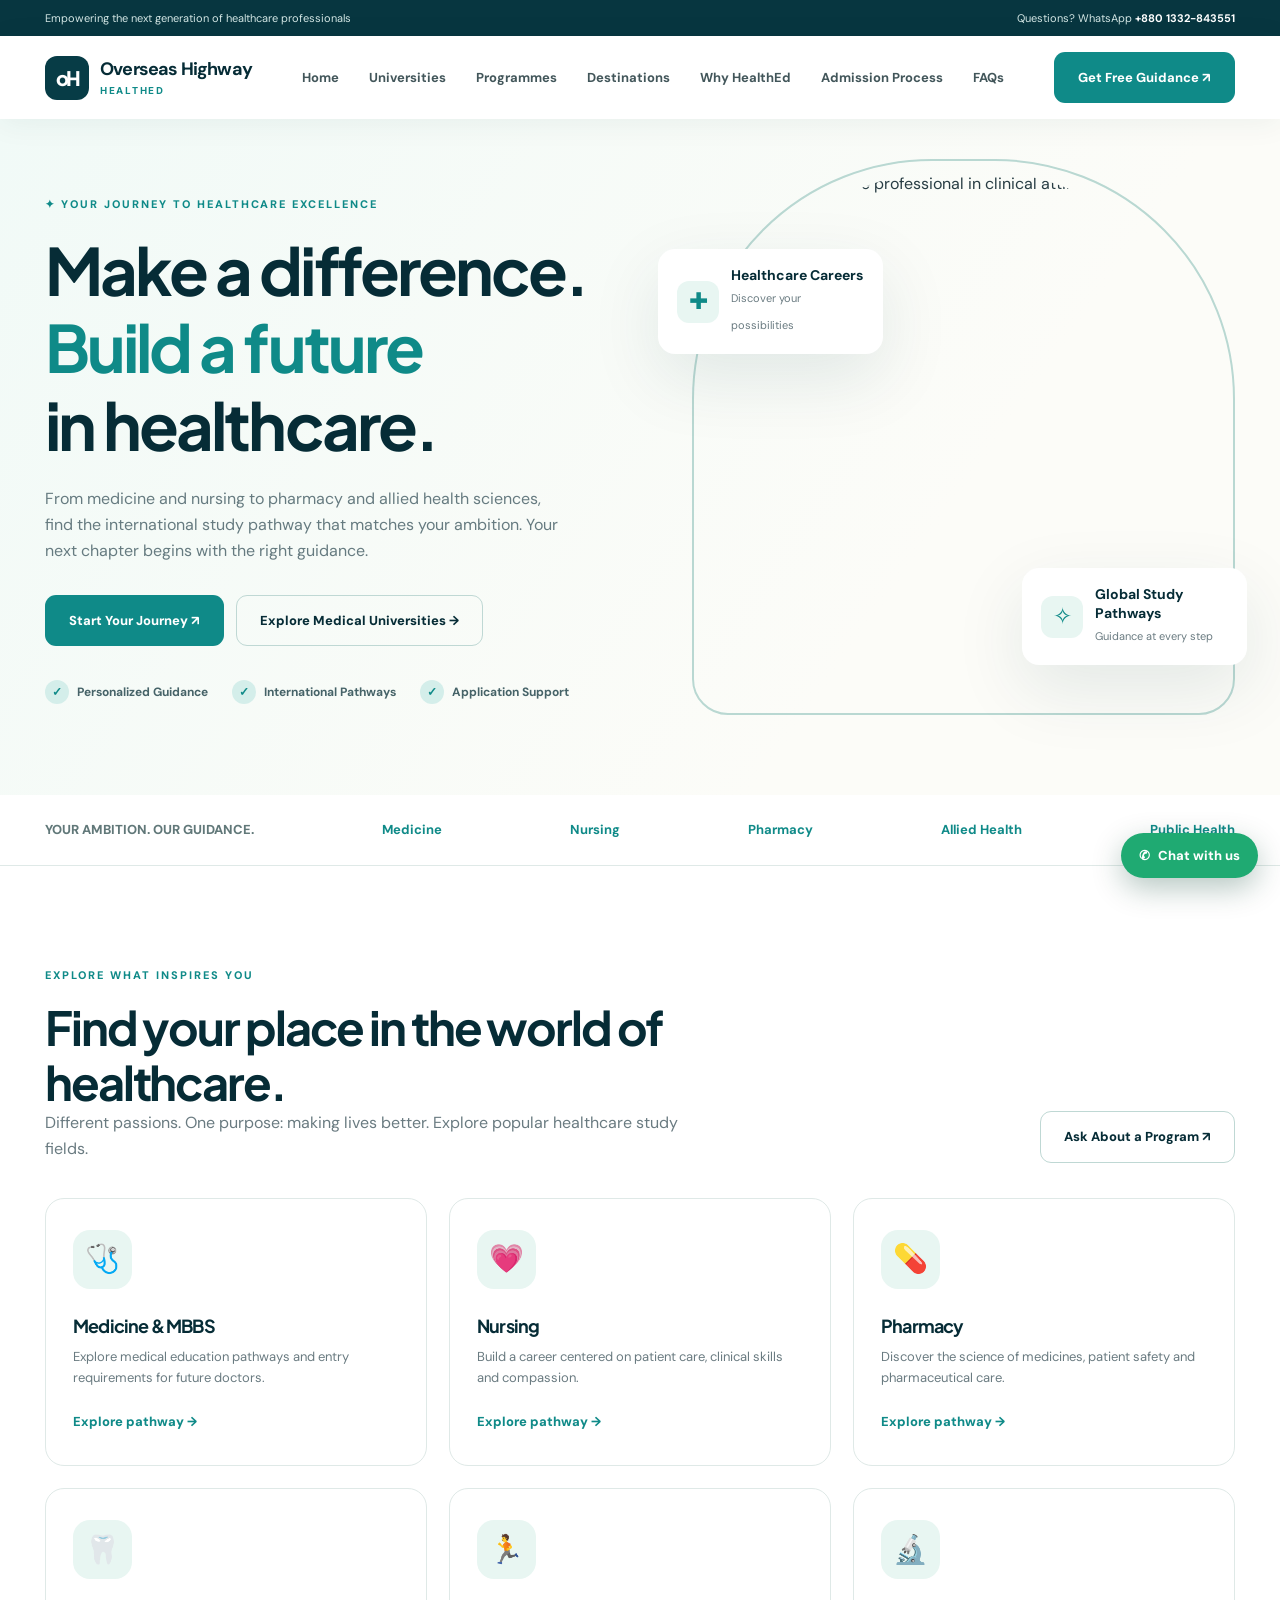
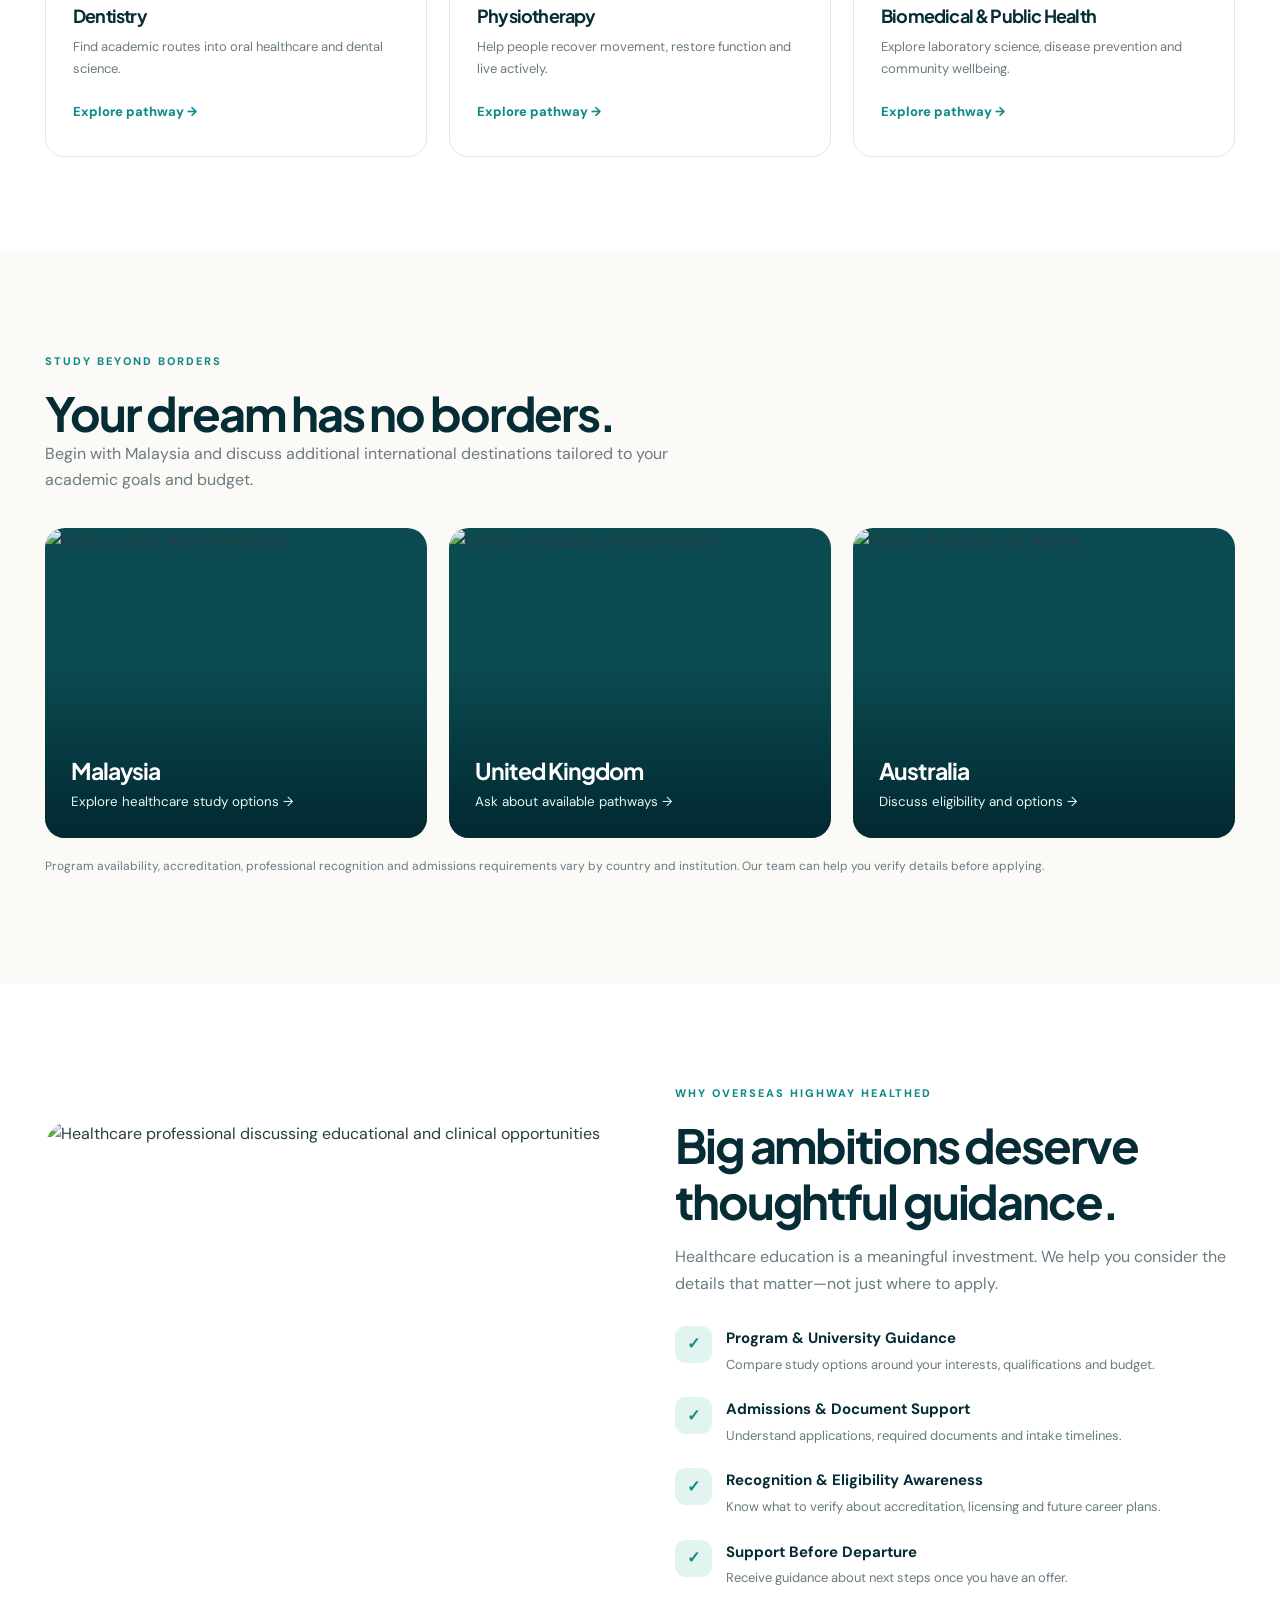
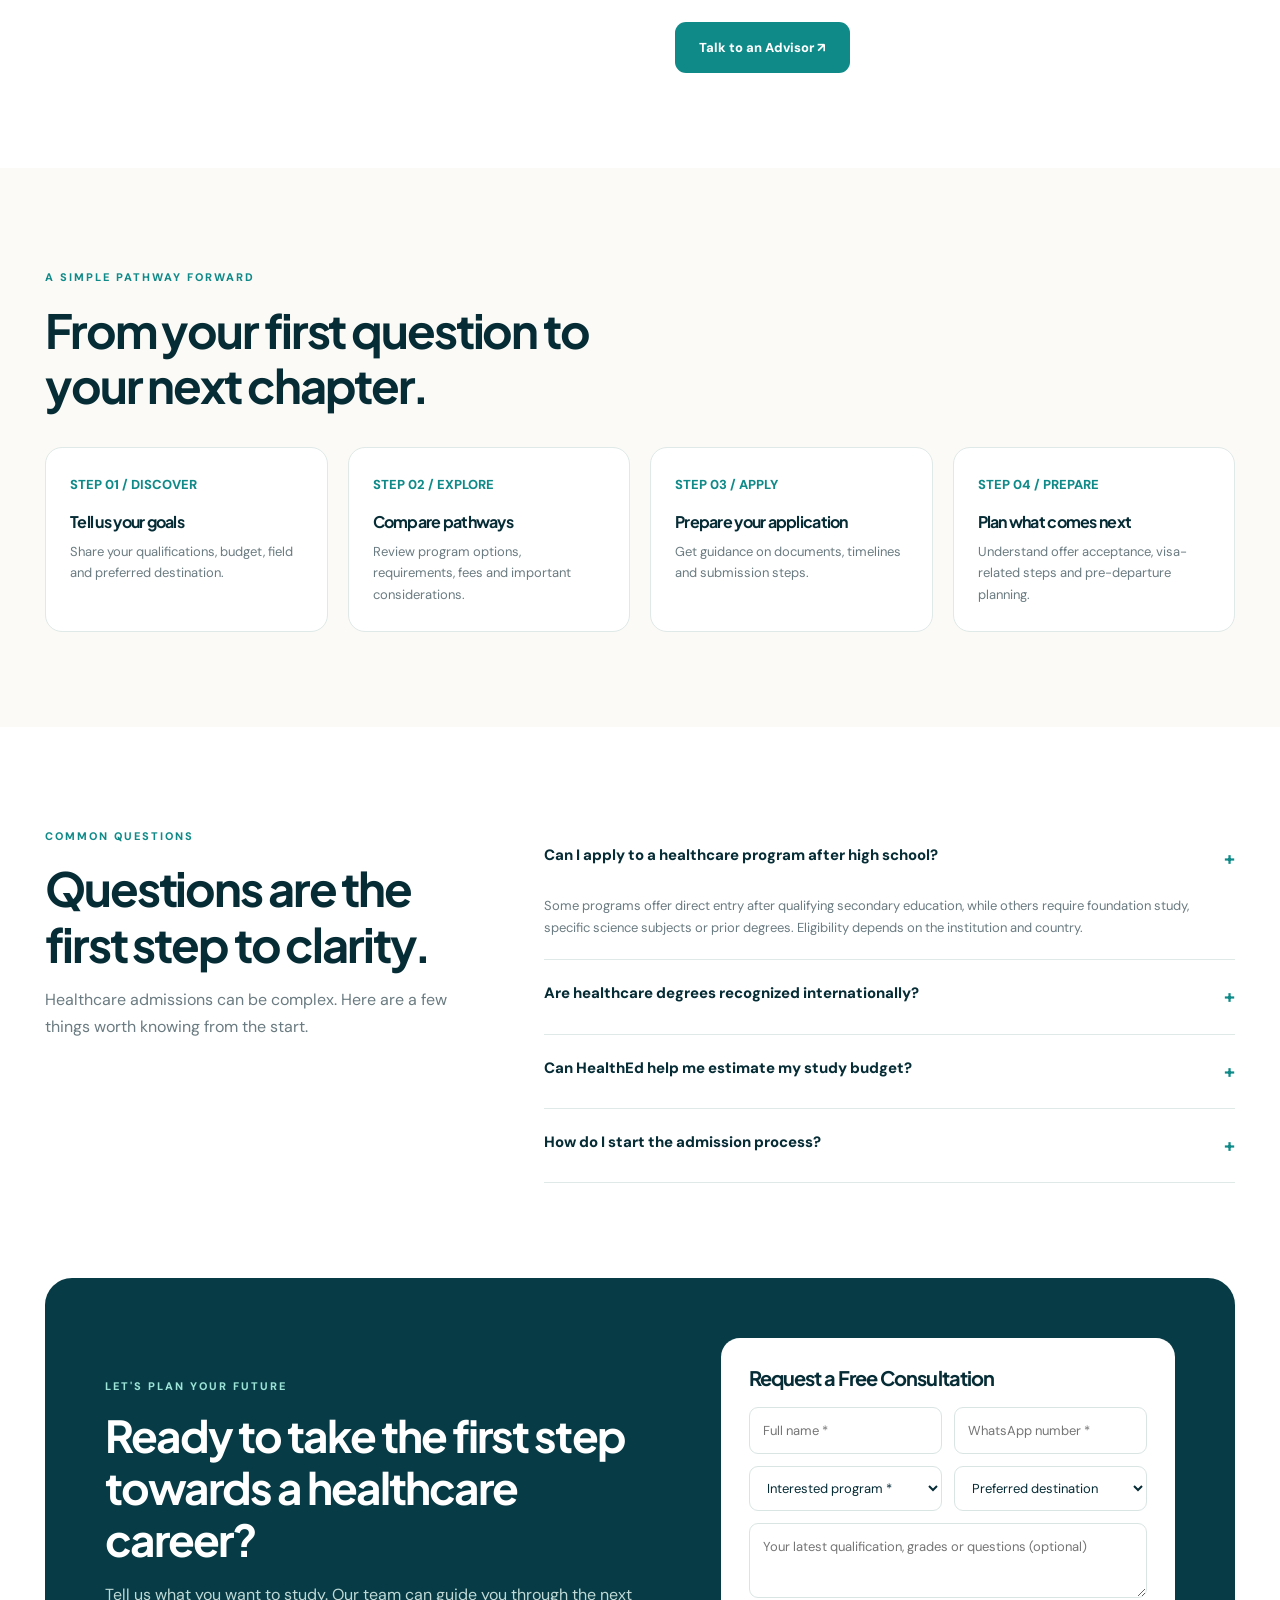
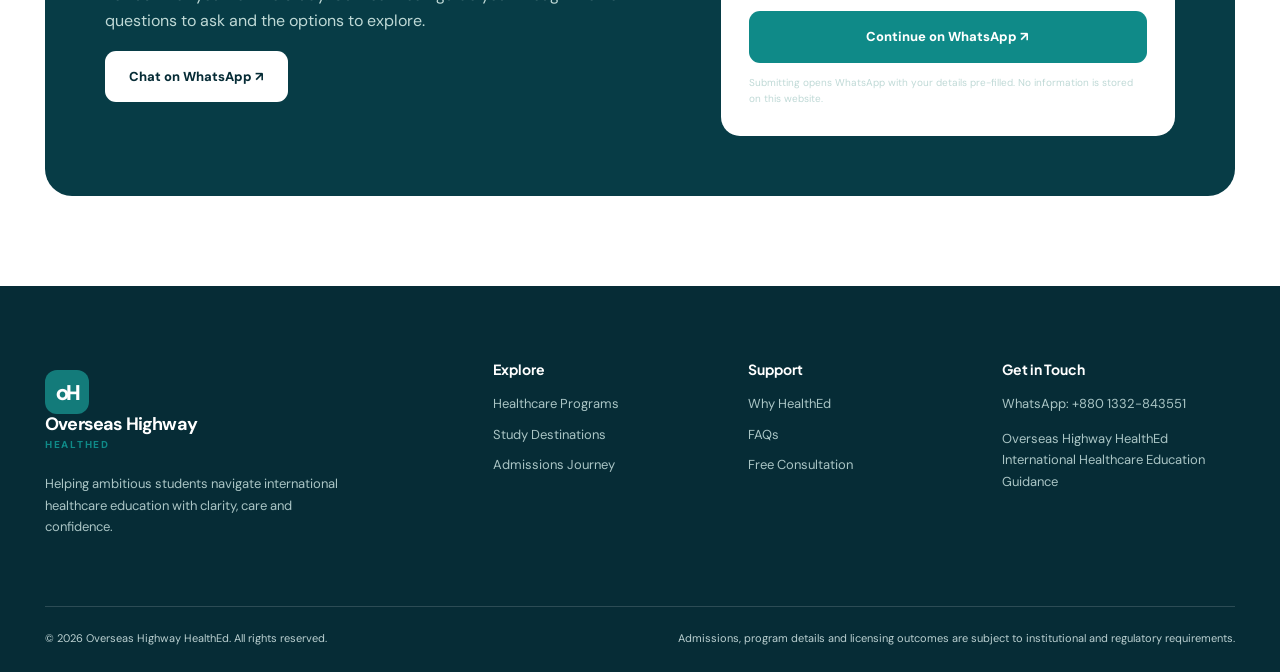
==== commit defc064a: "Add dedicated Universities header menu linking full healthcare university directory" ====
--- a/index.html
+++ b/index.html
@@ -19,7 +19,7 @@
 <div class="topbar"><div class="container"><span>Empowering the next generation of healthcare professionals</span><span>Questions? WhatsApp <strong>+880 1332-843551</strong></span></div></div>
 <header><nav class="nav container" aria-label="Main navigation">
 <a class="brand" href="#" aria-label="Overseas Highway HealthEd home"><span class="brand-icon">oH</span><span class="brand-text"><strong>Overseas Highway</strong><small>HealthEd</small></span></a>
-<div class="navlinks" id="navlinks"><a href="#home">Home</a><a href="medical-programmes.html">Medical Universities</a><a href="#destinations">Destinations</a><a href="#why-us">Why HealthEd</a><a href="#process">Admission Process</a><a href="#faq">FAQs</a></div>
+<div class="navlinks" id="navlinks"><a href="#home">Home</a><a href="universities.html">Universities</a><a href="explore.html#programmes">Programmes</a><a href="#destinations">Destinations</a><a href="#why-us">Why HealthEd</a><a href="#process">Admission Process</a><a href="#faq">FAQs</a></div>
 <div class="nav-actions"><a class="btn btn-primary" href="#consultation">Get Free Guidance ↗</a><button class="menu-toggle" id="menuToggle" aria-label="Toggle menu" aria-expanded="false">☰</button></div>
 </nav></header>
 <main>
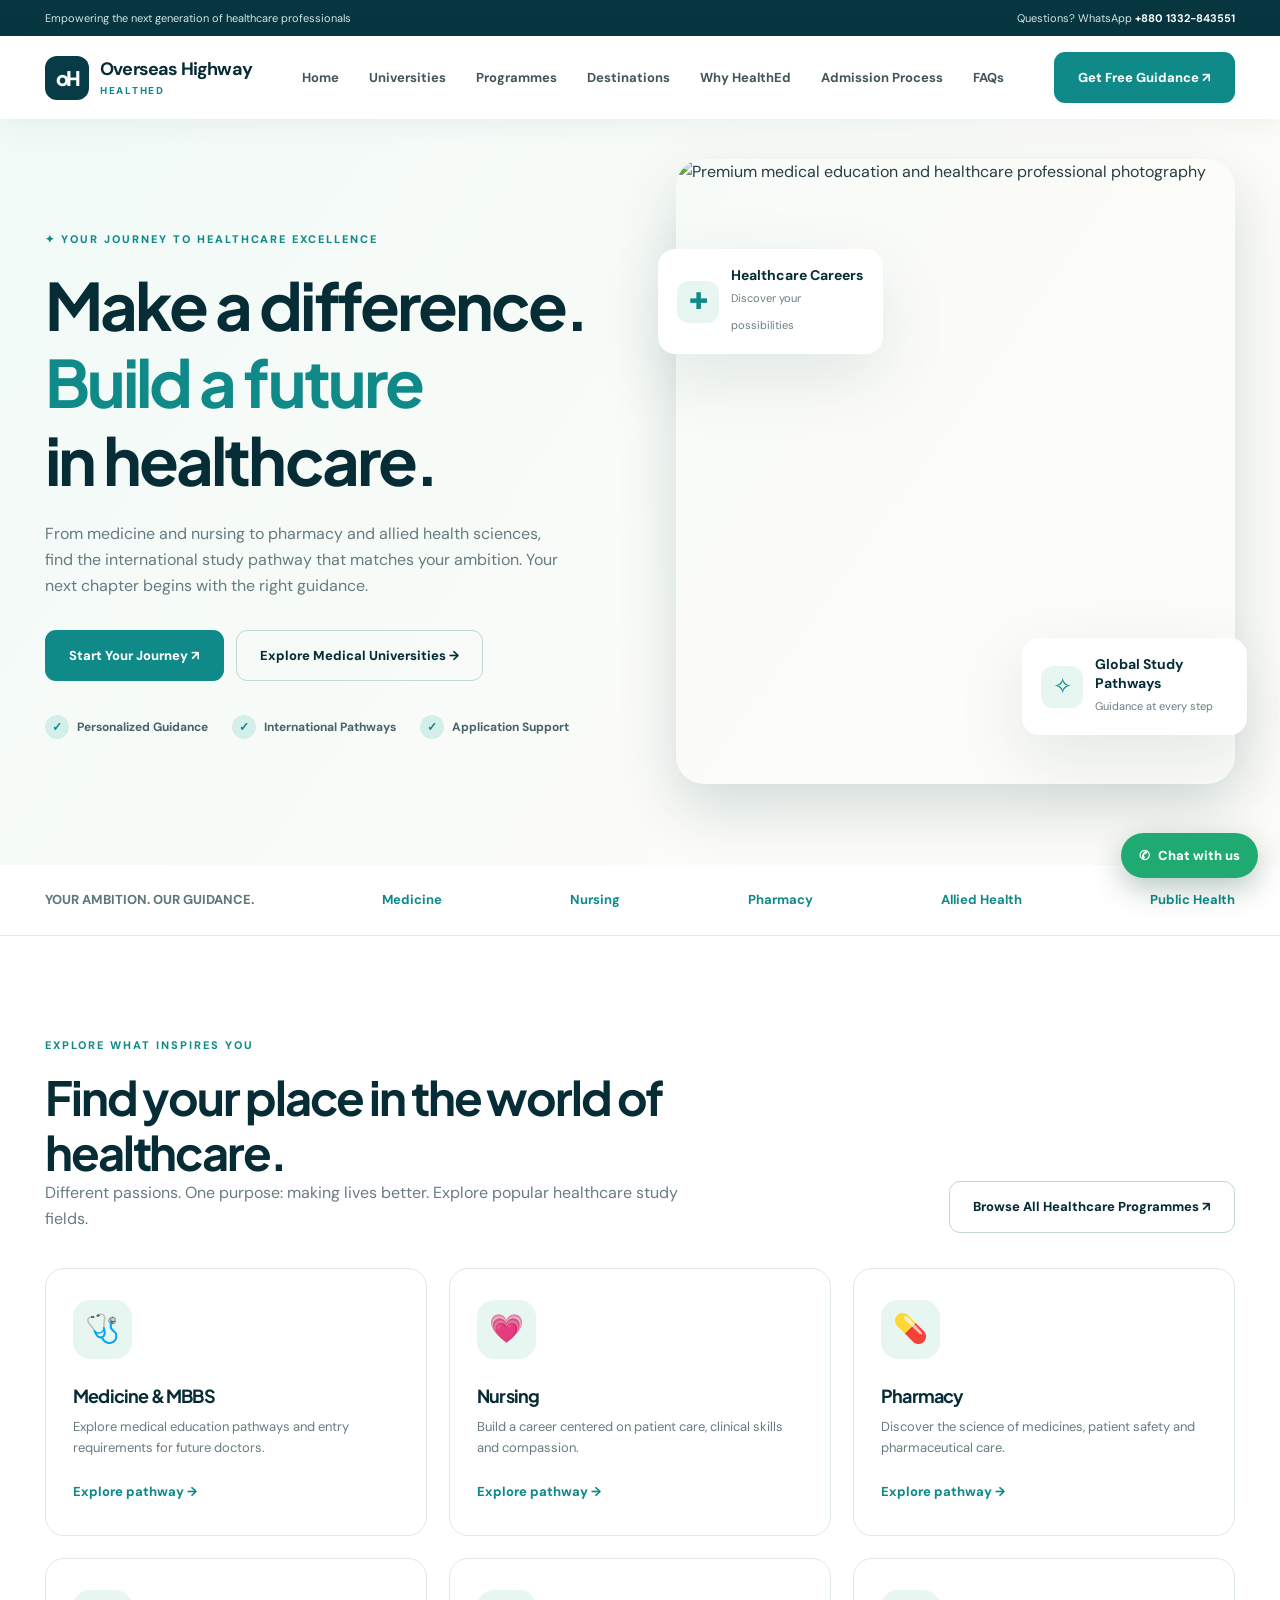
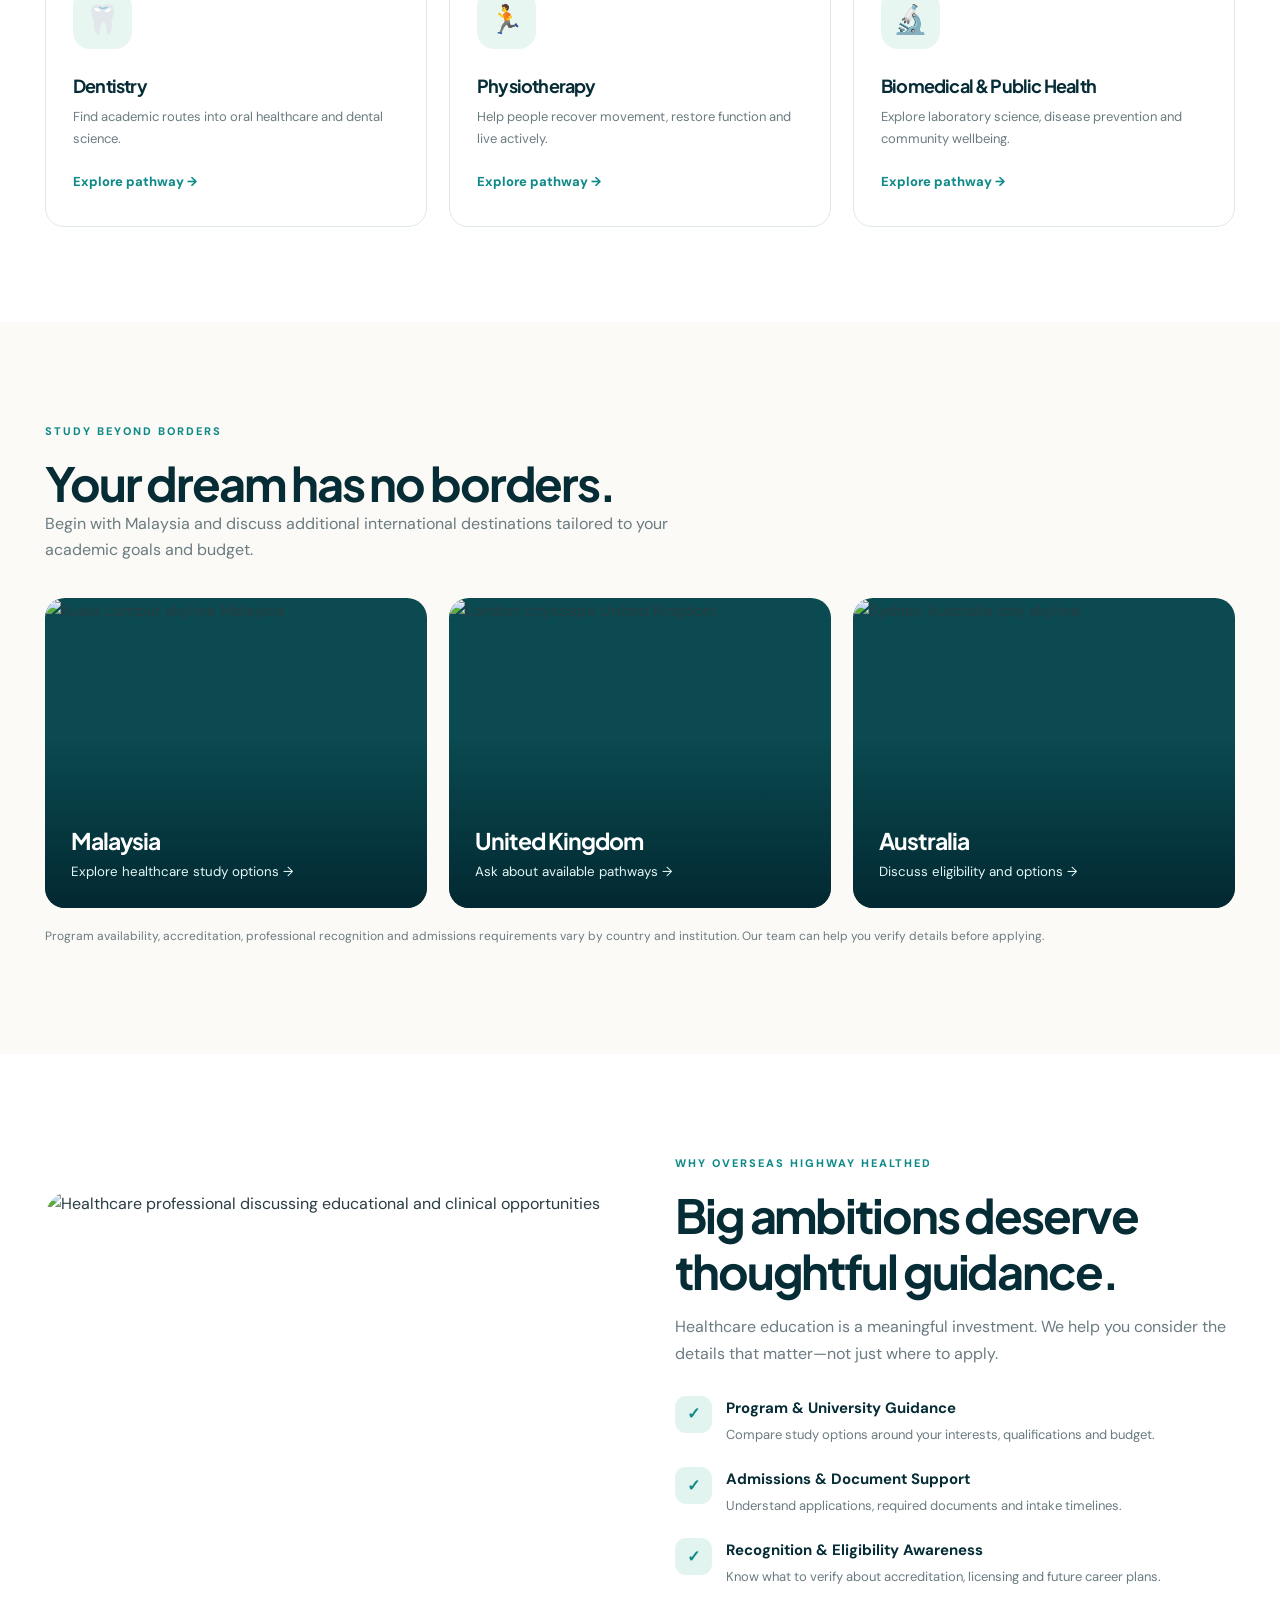
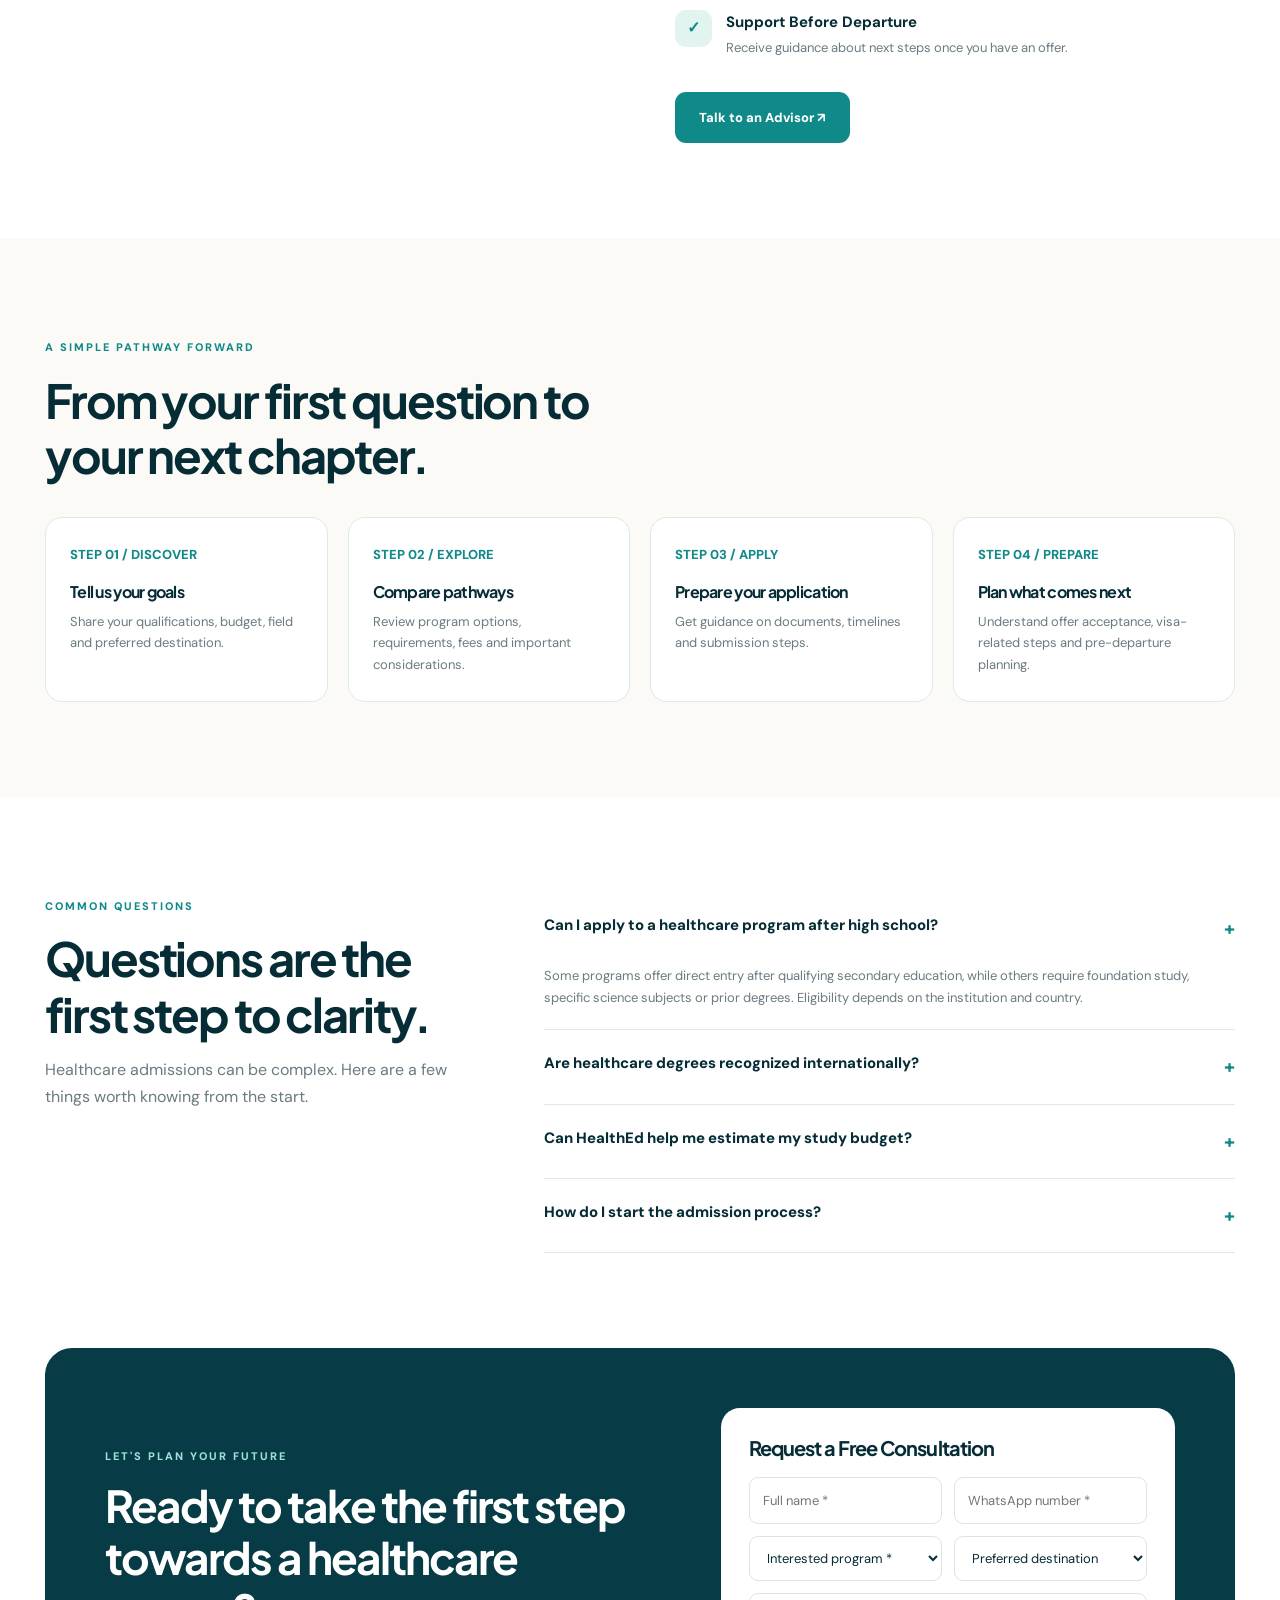
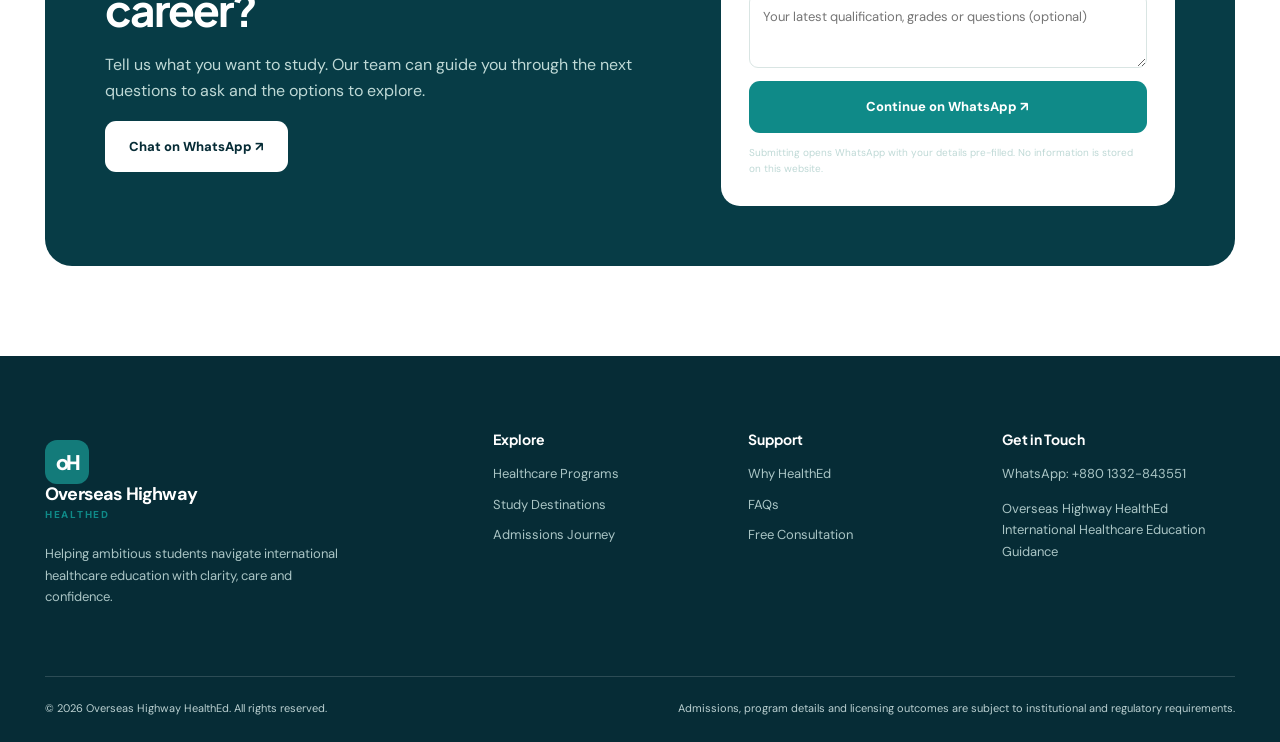
==== commit 8f2aa7b4: "Enlarge homepage medical hero image and connect to comprehensive university directory" ====
--- a/index.html
+++ b/index.html
@@ -9,7 +9,7 @@
 <link href="https://fonts.googleapis.com/css2?family=DM+Sans:wght@400;500;600;700;800&family=Plus+Jakarta+Sans:wght@400;500;600;700;800&display=swap" rel="stylesheet">
 <style>
 :root{--navy:#073c46;--deep:#062c36;--teal:#0f8a88;--mint:#e8f6f2;--orange:#ff9b70;--cream:#fbfaf6;--text:#283d44;--muted:#6a7b81;--line:#dfe9e7;--white:#fff;--shadow:0 24px 70px rgba(7,60,70,.10)}
-*{box-sizing:border-box}html{scroll-behavior:smooth}body{margin:0;color:var(--text);font-family:'DM Sans',sans-serif;background:#fff;line-height:1.65}h1,h2,h3,h4{font-family:'Plus Jakarta Sans',sans-serif;line-height:1.18;color:var(--deep);letter-spacing:-.045em}a{color:inherit;text-decoration:none}button,input,select,textarea{font:inherit}button{cursor:pointer}img{max-width:100%;display:block}.container{width:min(1190px,calc(100% - 48px));margin:auto}.eyebrow{text-transform:uppercase;letter-spacing:.18em;font-weight:800;font-size:11px;color:var(--teal)}.btn{display:inline-flex;align-items:center;justify-content:center;gap:10px;border-radius:11px;padding:14px 23px;font-weight:800;font-size:13px;transition:.25s;border:1px solid transparent}.btn-primary{background:var(--teal);color:white}.btn-primary:hover{background:#096e6e;transform:translateY(-2px)}.btn-dark{background:var(--deep);color:white}.btn-light{background:white;color:var(--deep)}.btn-outline{background:transparent;border-color:#bfd8d4;color:var(--deep)}.btn-outline:hover{background:var(--mint)}.section{padding:95px 0}.heading{max-width:640px}.heading h2{font-size:clamp(30px,4vw,47px);margin:12px 0 16px}.heading p{color:var(--muted);margin:0}.topbar{background:#073640;color:#d4e7e5;font-size:11px;padding:9px 0}.topbar .container{display:flex;justify-content:space-between;gap:10px}.topbar strong{color:#fff}header{position:sticky;top:0;z-index:30;background:#fff;box-shadow:0 4px 30px #073c4610}.nav{height:83px;display:flex;align-items:center;justify-content:space-between;gap:32px}.brand{display:flex;align-items:center;gap:11px;flex-shrink:0}.brand-icon{background:var(--navy);color:#fff;width:44px;height:44px;display:grid;place-items:center;border-radius:12px;font-family:'Plus Jakarta Sans';font-size:20px;font-weight:800;letter-spacing:-3px}.brand-text{display:flex;flex-direction:column;line-height:1.13}.brand-text strong{font-size:18px;color:var(--deep);letter-spacing:-.045em}.brand-text small{font-size:10px;color:var(--teal);font-weight:800;letter-spacing:.17em;text-transform:uppercase;margin-top:5px}.navlinks{display:flex;align-items:center;gap:30px}.navlinks a{font-size:13px;font-weight:700;color:#42565a}.navlinks a:hover{color:var(--teal)}.nav-actions{display:flex;align-items:center;gap:12px}.menu-toggle{display:none;background:none;border:none;color:var(--navy);font-size:26px}.hero{background:linear-gradient(125deg,#f1faf7 0%,#fcfcf8 70%);overflow:hidden}.hero-grid{display:grid;grid-template-columns:1.02fr .98fr;gap:50px;align-items:center;min-height:665px;padding:40px 0 56px}.hero h1{font-size:clamp(41px,5.1vw,67px);max-width:650px;margin:18px 0 23px}.hero h1 span{color:var(--teal)}.hero-copy{max-width:525px;color:#667b80;font-size:16px}.hero-buttons{display:flex;gap:12px;flex-wrap:wrap;margin-top:30px}.hero-points{display:flex;flex-wrap:wrap;gap:24px;margin-top:37px;color:#466368;font-weight:700;font-size:12px}.hero-points span:before{content:'✓';color:var(--teal);background:#d4eeea;border-radius:50%;padding:4px 7px;margin-right:8px}.hero-art{position:relative;min-height:580px}.hero-photo{position:absolute;inset:12px 25px 42px 42px;width:calc(100% - 67px);height:calc(100% - 54px);object-fit:cover;object-position:center 32%;border-radius:230px 230px 32px 32px}.hero-art:before{content:'';position:absolute;inset:0 0 24px 16px;border:2px solid #b9d8d2;border-radius:240px 240px 36px 36px}.float-card{position:absolute;z-index:2;background:white;border-radius:17px;padding:17px 19px;box-shadow:var(--shadow);display:flex;gap:12px;align-items:center;max-width:225px}.float-card b{display:block;color:var(--deep);font-size:14px;line-height:1.3}.float-card small{color:var(--muted);font-size:11px}.float-icon{background:var(--mint);color:var(--teal);height:42px;width:42px;flex-shrink:0;display:grid;place-items:center;border-radius:12px;font-size:23px}.float-one{left:-18px;top:90px}.float-two{right:-12px;bottom:74px}.trust{border-bottom:1px solid var(--line);padding:24px 0;background:#fff}.trust-grid{display:flex;justify-content:space-between;align-items:center;gap:20px;flex-wrap:wrap}.trust-grid span{font-size:13px;font-weight:800;color:#617879}.trust-grid b{color:var(--teal);font-size:13px}.grid3{display:grid;grid-template-columns:repeat(3,1fr);gap:22px}.grid4{display:grid;grid-template-columns:repeat(4,1fr);gap:20px}.program{padding:31px 27px;background:#fff;border:1px solid var(--line);border-radius:19px;transition:.25s}.program:hover{transform:translateY(-6px);box-shadow:var(--shadow);border-color:#c0dfd8}.program .symbol{display:grid;place-items:center;width:59px;height:59px;background:#e8f6f2;border-radius:17px;font-size:28px;margin-bottom:26px}.program h3{font-size:18px;margin:0 0 10px}.program p{font-size:13px;color:var(--muted);margin:0 0 19px}.text-link{color:var(--teal);font-size:13px;font-weight:800}.section-top{display:flex;justify-content:space-between;align-items:end;gap:25px;margin-bottom:35px}.section-top .heading h2{margin-bottom:0}.soft{background:var(--cream)}.dest-card{border-radius:20px;overflow:hidden;position:relative;min-height:310px;background:#0a4a50}.dest-card img{width:100%;height:310px;object-fit:cover;transition:transform .4s}.dest-card:hover img{transform:scale(1.05)}.dest-card:after{content:'';position:absolute;inset:0;background:linear-gradient(transparent 45%,#001f29c9)}.dest-caption{position:absolute;z-index:1;bottom:24px;left:26px;color:white}.dest-caption h3{color:white;font-size:23px;margin:0 0 4px}.dest-caption small{color:#e3f7f4}.feature-grid{display:grid;grid-template-columns:1fr 1fr;gap:70px;align-items:center}.feature-image{height:510px;width:100%;object-fit:cover;border-radius:27px}.feature-list{margin:29px 0 31px;padding:0;list-style:none}.feature-list li{display:flex;gap:14px;margin:20px 0}.check{background:#e2f4f0;color:var(--teal);border-radius:11px;width:37px;height:37px;display:grid;place-items:center;flex-shrink:0;font-weight:800}.feature-list strong{display:block;font-size:15px;color:var(--deep)}.feature-list small{font-size:13px;color:var(--muted)}.steps{counter-reset:step}.step{background:#fff;border:1px solid var(--line);border-radius:17px;padding:26px 24px}.step-number{color:var(--teal);font-weight:800;font-size:13px}.step h3{font-size:16px;margin:17px 0 9px}.step p{font-size:13px;color:var(--muted);margin:0}.faq-wrap{display:grid;grid-template-columns:.75fr 1.25fr;gap:85px}.faq-item{border-bottom:1px solid var(--line)}.faq-item button{padding:21px 0;border:0;background:none;width:100%;display:flex;justify-content:space-between;text-align:left;gap:20px;color:var(--deep);font-weight:800;font-size:15px}.faq-item button span{font-size:19px;color:var(--teal)}.faq-answer{display:none;padding:0 0 21px;color:var(--muted);font-size:13px}.faq-item.open .faq-answer{display:block}.cta{background:var(--navy);color:white;border-radius:27px;padding:60px;display:grid;grid-template-columns:1.1fr .9fr;gap:60px;align-items:center}.cta h2{color:white;font-size:clamp(29px,3.5vw,44px);margin:12px 0}.cta p{color:#bfd9d6}.cta .eyebrow{color:#9de3d7}.lead-form{background:#fff;padding:28px;border-radius:19px}.lead-form h3{margin:0 0 17px;font-size:20px}.form-grid{display:grid;grid-template-columns:1fr 1fr;gap:12px}.lead-form input,.lead-form select,.lead-form textarea{width:100%;padding:12px 13px;border:1px solid #d9e5e3;border-radius:9px;color:var(--deep);background:#fff;font-size:13px;outline:none}.lead-form input:focus,.lead-form select:focus,.lead-form textarea:focus{border-color:var(--teal)}.lead-form textarea{resize:vertical;min-height:75px}.lead-form .full{grid-column:1/-1}.lead-form button{width:100%;margin-top:13px}.form-note{font-size:10px;color:#748487;margin:12px 0 0}.footer{padding:75px 0 25px;background:#062c36;color:#bbd0d1;margin-top:90px}.footer h4{color:white;font-size:14px;letter-spacing:0;margin:0 0 16px}.footer .brand-text strong{color:#fff}.footer .brand-icon{background:#137b7a}.footer-grid{display:grid;grid-template-columns:2fr 1fr 1fr 1.2fr;gap:60px}.footer p,.footer a{font-size:13px;color:#aac5c5}.footer a{display:block;margin:9px 0}.footer a:hover{color:white}.foot-bottom{border-top:1px solid #ffffff27;margin-top:55px;padding-top:22px;display:flex;justify-content:space-between;gap:12px;font-size:11px}.whatsapp{position:fixed;bottom:22px;right:22px;z-index:40;display:flex;align-items:center;gap:8px;background:#1faa72;color:white;padding:12px 18px;border-radius:50px;font-size:13px;font-weight:800;box-shadow:0 10px 30px #053d2d4a}.whatsapp:hover{background:#168b5a}
+*{box-sizing:border-box}html{scroll-behavior:smooth}body{margin:0;color:var(--text);font-family:'DM Sans',sans-serif;background:#fff;line-height:1.65}h1,h2,h3,h4{font-family:'Plus Jakarta Sans',sans-serif;line-height:1.18;color:var(--deep);letter-spacing:-.045em}a{color:inherit;text-decoration:none}button,input,select,textarea{font:inherit}button{cursor:pointer}img{max-width:100%;display:block}.container{width:min(1190px,calc(100% - 48px));margin:auto}.eyebrow{text-transform:uppercase;letter-spacing:.18em;font-weight:800;font-size:11px;color:var(--teal)}.btn{display:inline-flex;align-items:center;justify-content:center;gap:10px;border-radius:11px;padding:14px 23px;font-weight:800;font-size:13px;transition:.25s;border:1px solid transparent}.btn-primary{background:var(--teal);color:white}.btn-primary:hover{background:#096e6e;transform:translateY(-2px)}.btn-dark{background:var(--deep);color:white}.btn-light{background:white;color:var(--deep)}.btn-outline{background:transparent;border-color:#bfd8d4;color:var(--deep)}.btn-outline:hover{background:var(--mint)}.section{padding:95px 0}.heading{max-width:640px}.heading h2{font-size:clamp(30px,4vw,47px);margin:12px 0 16px}.heading p{color:var(--muted);margin:0}.topbar{background:#073640;color:#d4e7e5;font-size:11px;padding:9px 0}.topbar .container{display:flex;justify-content:space-between;gap:10px}.topbar strong{color:#fff}header{position:sticky;top:0;z-index:30;background:#fff;box-shadow:0 4px 30px #073c4610}.nav{height:83px;display:flex;align-items:center;justify-content:space-between;gap:32px}.brand{display:flex;align-items:center;gap:11px;flex-shrink:0}.brand-icon{background:var(--navy);color:#fff;width:44px;height:44px;display:grid;place-items:center;border-radius:12px;font-family:'Plus Jakarta Sans';font-size:20px;font-weight:800;letter-spacing:-3px}.brand-text{display:flex;flex-direction:column;line-height:1.13}.brand-text strong{font-size:18px;color:var(--deep);letter-spacing:-.045em}.brand-text small{font-size:10px;color:var(--teal);font-weight:800;letter-spacing:.17em;text-transform:uppercase;margin-top:5px}.navlinks{display:flex;align-items:center;gap:30px}.navlinks a{font-size:13px;font-weight:700;color:#42565a}.navlinks a:hover{color:var(--teal)}.nav-actions{display:flex;align-items:center;gap:12px}.menu-toggle{display:none;background:none;border:none;color:var(--navy);font-size:26px}.hero{background:linear-gradient(125deg,#f1faf7 0%,#fcfcf8 70%);overflow:hidden}.hero-grid{display:grid;grid-template-columns:1.02fr .98fr;gap:50px;align-items:center;min-height:665px;padding:40px 0 56px}.hero h1{font-size:clamp(41px,5.1vw,67px);max-width:650px;margin:18px 0 23px}.hero h1 span{color:var(--teal)}.hero-copy{max-width:525px;color:#667b80;font-size:16px}.hero-buttons{display:flex;gap:12px;flex-wrap:wrap;margin-top:30px}.hero-points{display:flex;flex-wrap:wrap;gap:24px;margin-top:37px;color:#466368;font-weight:700;font-size:12px}.hero-points span:before{content:'✓';color:var(--teal);background:#d4eeea;border-radius:50%;padding:4px 7px;margin-right:8px}.hero-art{position:relative;min-height:650px}.hero-photo{position:absolute;inset:0 0 25px 0;width:100%;height:calc(100% - 25px);object-fit:cover;object-position:center;border-radius:28px;box-shadow:0 25px 60px #073c462a}.hero-art:before{display:none;content:'';position:absolute;inset:0 0 24px 16px;border:2px solid #b9d8d2;border-radius:240px 240px 36px 36px}.float-card{position:absolute;z-index:2;background:white;border-radius:17px;padding:17px 19px;box-shadow:var(--shadow);display:flex;gap:12px;align-items:center;max-width:225px}.float-card b{display:block;color:var(--deep);font-size:14px;line-height:1.3}.float-card small{color:var(--muted);font-size:11px}.float-icon{background:var(--mint);color:var(--teal);height:42px;width:42px;flex-shrink:0;display:grid;place-items:center;border-radius:12px;font-size:23px}.float-one{left:-18px;top:90px}.float-two{right:-12px;bottom:74px}.trust{border-bottom:1px solid var(--line);padding:24px 0;background:#fff}.trust-grid{display:flex;justify-content:space-between;align-items:center;gap:20px;flex-wrap:wrap}.trust-grid span{font-size:13px;font-weight:800;color:#617879}.trust-grid b{color:var(--teal);font-size:13px}.grid3{display:grid;grid-template-columns:repeat(3,1fr);gap:22px}.grid4{display:grid;grid-template-columns:repeat(4,1fr);gap:20px}.program{padding:31px 27px;background:#fff;border:1px solid var(--line);border-radius:19px;transition:.25s}.program:hover{transform:translateY(-6px);box-shadow:var(--shadow);border-color:#c0dfd8}.program .symbol{display:grid;place-items:center;width:59px;height:59px;background:#e8f6f2;border-radius:17px;font-size:28px;margin-bottom:26px}.program h3{font-size:18px;margin:0 0 10px}.program p{font-size:13px;color:var(--muted);margin:0 0 19px}.text-link{color:var(--teal);font-size:13px;font-weight:800}.section-top{display:flex;justify-content:space-between;align-items:end;gap:25px;margin-bottom:35px}.section-top .heading h2{margin-bottom:0}.soft{background:var(--cream)}.dest-card{border-radius:20px;overflow:hidden;position:relative;min-height:310px;background:#0a4a50}.dest-card img{width:100%;height:310px;object-fit:cover;transition:transform .4s}.dest-card:hover img{transform:scale(1.05)}.dest-card:after{content:'';position:absolute;inset:0;background:linear-gradient(transparent 45%,#001f29c9)}.dest-caption{position:absolute;z-index:1;bottom:24px;left:26px;color:white}.dest-caption h3{color:white;font-size:23px;margin:0 0 4px}.dest-caption small{color:#e3f7f4}.feature-grid{display:grid;grid-template-columns:1fr 1fr;gap:70px;align-items:center}.feature-image{height:510px;width:100%;object-fit:cover;border-radius:27px}.feature-list{margin:29px 0 31px;padding:0;list-style:none}.feature-list li{display:flex;gap:14px;margin:20px 0}.check{background:#e2f4f0;color:var(--teal);border-radius:11px;width:37px;height:37px;display:grid;place-items:center;flex-shrink:0;font-weight:800}.feature-list strong{display:block;font-size:15px;color:var(--deep)}.feature-list small{font-size:13px;color:var(--muted)}.steps{counter-reset:step}.step{background:#fff;border:1px solid var(--line);border-radius:17px;padding:26px 24px}.step-number{color:var(--teal);font-weight:800;font-size:13px}.step h3{font-size:16px;margin:17px 0 9px}.step p{font-size:13px;color:var(--muted);margin:0}.faq-wrap{display:grid;grid-template-columns:.75fr 1.25fr;gap:85px}.faq-item{border-bottom:1px solid var(--line)}.faq-item button{padding:21px 0;border:0;background:none;width:100%;display:flex;justify-content:space-between;text-align:left;gap:20px;color:var(--deep);font-weight:800;font-size:15px}.faq-item button span{font-size:19px;color:var(--teal)}.faq-answer{display:none;padding:0 0 21px;color:var(--muted);font-size:13px}.faq-item.open .faq-answer{display:block}.cta{background:var(--navy);color:white;border-radius:27px;padding:60px;display:grid;grid-template-columns:1.1fr .9fr;gap:60px;align-items:center}.cta h2{color:white;font-size:clamp(29px,3.5vw,44px);margin:12px 0}.cta p{color:#bfd9d6}.cta .eyebrow{color:#9de3d7}.lead-form{background:#fff;padding:28px;border-radius:19px}.lead-form h3{margin:0 0 17px;font-size:20px}.form-grid{display:grid;grid-template-columns:1fr 1fr;gap:12px}.lead-form input,.lead-form select,.lead-form textarea{width:100%;padding:12px 13px;border:1px solid #d9e5e3;border-radius:9px;color:var(--deep);background:#fff;font-size:13px;outline:none}.lead-form input:focus,.lead-form select:focus,.lead-form textarea:focus{border-color:var(--teal)}.lead-form textarea{resize:vertical;min-height:75px}.lead-form .full{grid-column:1/-1}.lead-form button{width:100%;margin-top:13px}.form-note{font-size:10px;color:#748487;margin:12px 0 0}.footer{padding:75px 0 25px;background:#062c36;color:#bbd0d1;margin-top:90px}.footer h4{color:white;font-size:14px;letter-spacing:0;margin:0 0 16px}.footer .brand-text strong{color:#fff}.footer .brand-icon{background:#137b7a}.footer-grid{display:grid;grid-template-columns:2fr 1fr 1fr 1.2fr;gap:60px}.footer p,.footer a{font-size:13px;color:#aac5c5}.footer a{display:block;margin:9px 0}.footer a:hover{color:white}.foot-bottom{border-top:1px solid #ffffff27;margin-top:55px;padding-top:22px;display:flex;justify-content:space-between;gap:12px;font-size:11px}.whatsapp{position:fixed;bottom:22px;right:22px;z-index:40;display:flex;align-items:center;gap:8px;background:#1faa72;color:white;padding:12px 18px;border-radius:50px;font-size:13px;font-weight:800;box-shadow:0 10px 30px #053d2d4a}.whatsapp:hover{background:#168b5a}
 @media(max-width:1050px){.navlinks{gap:15px}.navlinks a{font-size:12px}.grid4{grid-template-columns:repeat(2,1fr)}.hero-grid{gap:15px}.hero-art{min-height:490px}.footer-grid{gap:30px}}
 @media(max-width:790px){.topbar{display:none}.nav{height:70px}.menu-toggle{display:block}.navlinks{display:none;position:absolute;top:70px;left:0;right:0;background:#fff;padding:20px 25px;box-shadow:0 20px 30px #073c4615;flex-direction:column;align-items:flex-start;gap:17px}.navlinks.open{display:flex}.nav-actions>.btn{display:none}.hero-grid{grid-template-columns:1fr;padding-top:62px;gap:25px}.hero h1{max-width:700px}.hero-art{min-height:480px;max-width:590px;width:100%;margin:auto}.float-one{left:0}.float-two{right:0}.grid3{grid-template-columns:repeat(2,1fr)}.feature-grid{grid-template-columns:1fr;gap:40px}.feature-image{height:350px}.faq-wrap{grid-template-columns:1fr;gap:20px}.cta{grid-template-columns:1fr;padding:40px;gap:28px}.footer-grid{grid-template-columns:repeat(2,1fr)}}
 @media(max-width:540px){.container{width:min(100% - 34px,1190px)}.section{padding:68px 0}.hero-grid{padding-top:45px}.hero h1{font-size:40px}.hero-copy{font-size:14px}.hero-points{gap:14px}.hero-art{min-height:365px}.hero-photo{inset:0 19px 30px 18px;width:calc(100% - 37px);height:calc(100% - 30px)}.hero-art:before{inset:0 5px 18px 4px}.float-card{padding:10px 12px;max-width:175px}.float-card b{font-size:11px}.float-card small{font-size:9px}.float-icon{width:31px;height:31px;font-size:17px}.float-one{top:45px}.float-two{bottom:34px}.grid3,.grid4{grid-template-columns:1fr}.section-top{align-items:start;flex-direction:column}.heading h2{font-size:33px}.dest-card img,.dest-card{height:250px;min-height:250px}.feature-image{height:290px}.cta{padding:28px 18px;border-radius:17px}.lead-form{padding:20px}.form-grid{grid-template-columns:1fr}.footer-grid{grid-template-columns:1fr 1fr;gap:25px}.footer-grid>div:first-child{grid-column:1/-1}.foot-bottom{flex-direction:column}.whatsapp{font-size:0;padding:12px 15px}.whatsapp span{font-size:19px}}
@@ -23,9 +23,9 @@
 <div class="nav-actions"><a class="btn btn-primary" href="#consultation">Get Free Guidance ↗</a><button class="menu-toggle" id="menuToggle" aria-label="Toggle menu" aria-expanded="false">☰</button></div>
 </nav></header>
 <main>
-<section class="hero" id="home"><div class="container hero-grid"><div><div class="eyebrow">✦ Your journey to healthcare excellence</div><h1>Make a difference.<br><span>Build a future</span><br>in healthcare.</h1><p class="hero-copy">From medicine and nursing to pharmacy and allied health sciences, find the international study pathway that matches your ambition. Your next chapter begins with the right guidance.</p><div class="hero-buttons"><a href="#consultation" class="btn btn-primary">Start Your Journey ↗</a><a href="medical-programmes.html" class="btn btn-outline">Explore Medical Universities →</a></div><div class="hero-points"><span>Personalized Guidance</span><span>International Pathways</span><span>Application Support</span></div></div><div class="hero-art"><img class="hero-photo" src="https://images.unsplash.com/photo-1559839734-2b71ea197ec2?auto=format&fit=crop&w=1000&q=85" alt="Smiling healthcare professional in clinical attire"><div class="float-card float-one"><div class="float-icon">✚</div><div><b>Healthcare Careers</b><small>Discover your possibilities</small></div></div><div class="float-card float-two"><div class="float-icon">✧</div><div><b>Global Study Pathways</b><small>Guidance at every step</small></div></div></div></div></section>
+<section class="hero" id="home"><div class="container hero-grid"><div><div class="eyebrow">✦ Your journey to healthcare excellence</div><h1>Make a difference.<br><span>Build a future</span><br>in healthcare.</h1><p class="hero-copy">From medicine and nursing to pharmacy and allied health sciences, find the international study pathway that matches your ambition. Your next chapter begins with the right guidance.</p><div class="hero-buttons"><a href="#consultation" class="btn btn-primary">Start Your Journey ↗</a><a href="universities.html" class="btn btn-outline">Explore Medical Universities →</a></div><div class="hero-points"><span>Personalized Guidance</span><span>International Pathways</span><span>Application Support</span></div></div><div class="hero-art"><img class="hero-photo" src="https://images.unsplash.com/photo-1576091160399-112ba8d25d1d?auto=format&fit=crop&w=1800&q=90" alt="Premium medical education and healthcare professional photography"><div class="float-card float-one"><div class="float-icon">✚</div><div><b>Healthcare Careers</b><small>Discover your possibilities</small></div></div><div class="float-card float-two"><div class="float-icon">✧</div><div><b>Global Study Pathways</b><small>Guidance at every step</small></div></div></div></div></section>
 <div class="trust"><div class="container trust-grid"><span>YOUR AMBITION. OUR GUIDANCE.</span><b>Medicine</b><b>Nursing</b><b>Pharmacy</b><b>Allied Health</b><b>Public Health</b></div></div>
-<section class="section" id="programs"><div class="container"><div class="section-top"><div class="heading"><span class="eyebrow">Explore what inspires you</span><h2>Find your place in the world of healthcare.</h2><p>Different passions. One purpose: making lives better. Explore popular healthcare study fields.</p></div><a href="#consultation" class="btn btn-outline">Ask About a Program ↗</a></div><div class="grid3">
+<section class="section" id="programs"><div class="container"><div class="section-top"><div class="heading"><span class="eyebrow">Explore what inspires you</span><h2>Find your place in the world of healthcare.</h2><p>Different passions. One purpose: making lives better. Explore popular healthcare study fields.</p></div><a href="explore.html#programmes" class="btn btn-outline">Browse All Healthcare Programmes ↗</a></div><div class="grid3">
 <article class="program"><div class="symbol">🩺</div><h3>Medicine & MBBS</h3><p>Explore medical education pathways and entry requirements for future doctors.</p><a href="#consultation" class="text-link">Explore pathway →</a></article>
 <article class="program"><div class="symbol">💗</div><h3>Nursing</h3><p>Build a career centered on patient care, clinical skills and compassion.</p><a href="#consultation" class="text-link">Explore pathway →</a></article>
 <article class="program"><div class="symbol">💊</div><h3>Pharmacy</h3><p>Discover the science of medicines, patient safety and pharmaceutical care.</p><a href="#consultation" class="text-link">Explore pathway →</a></article>
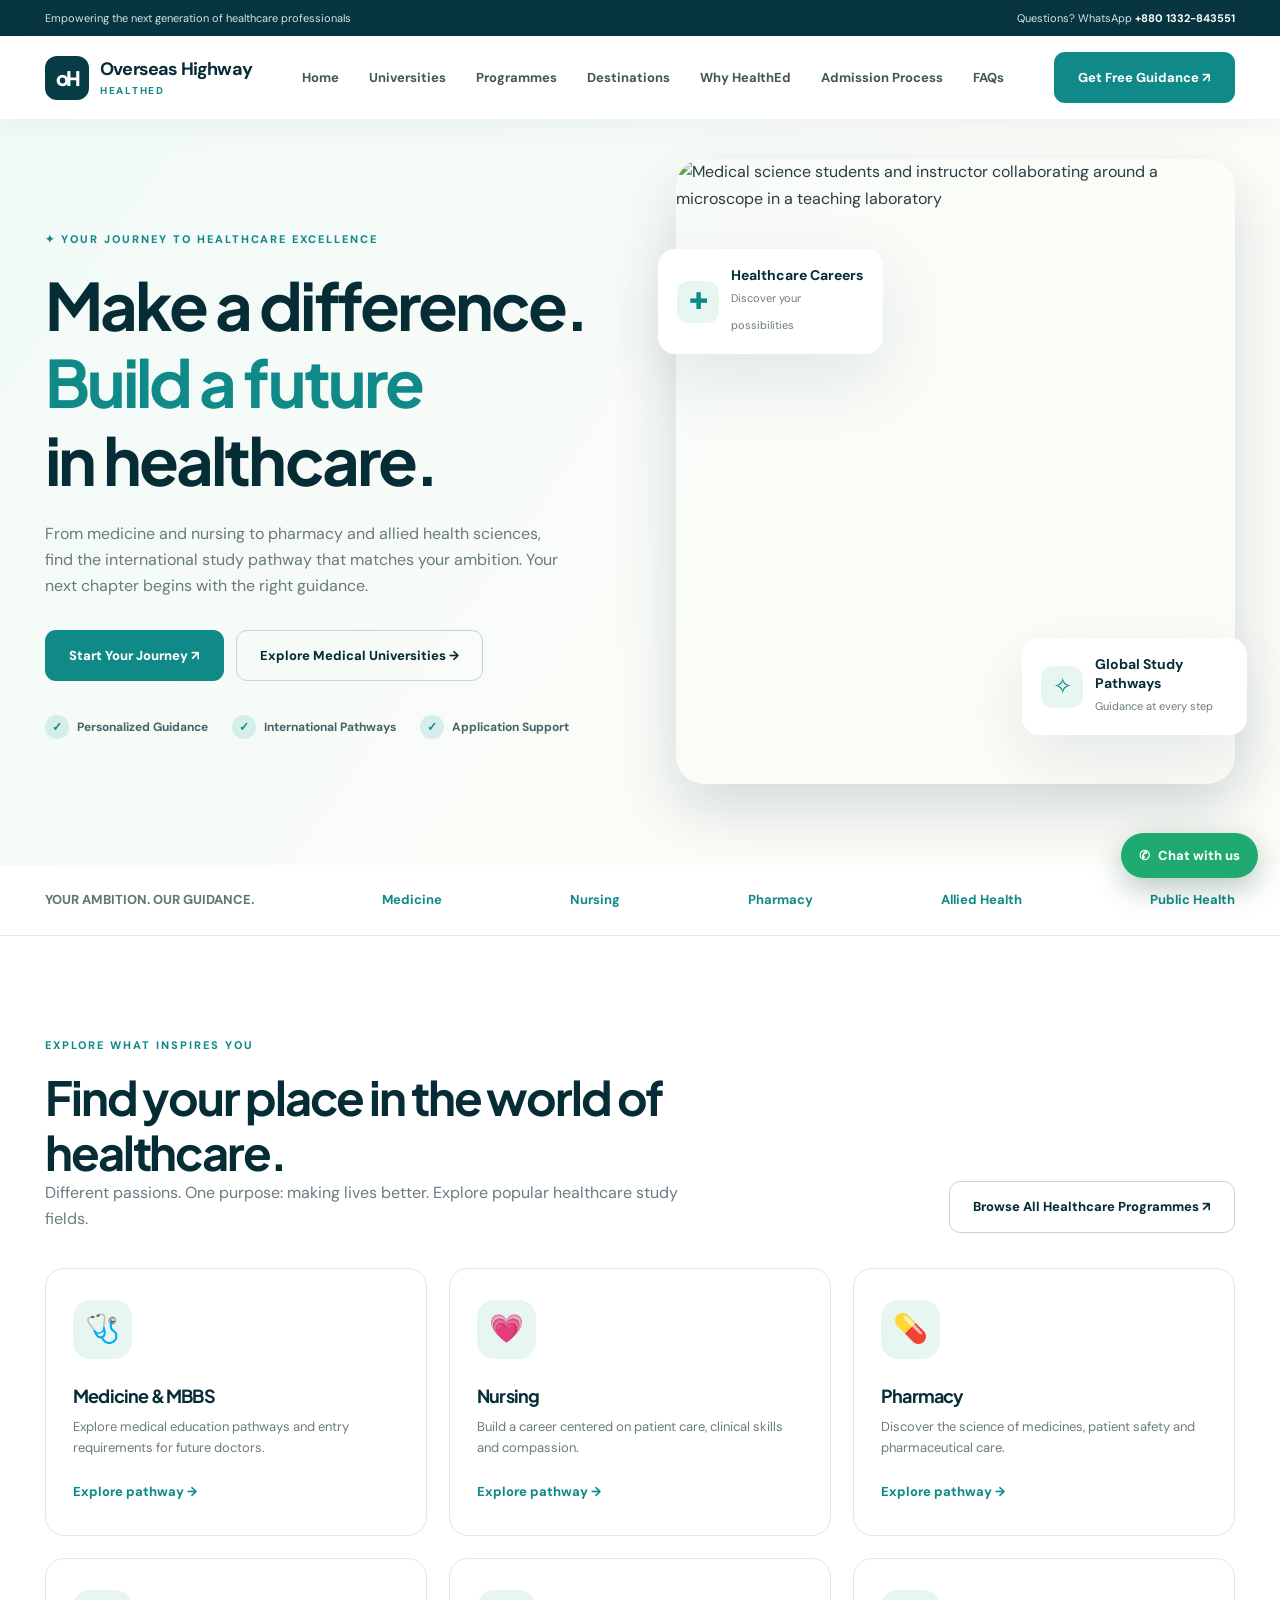
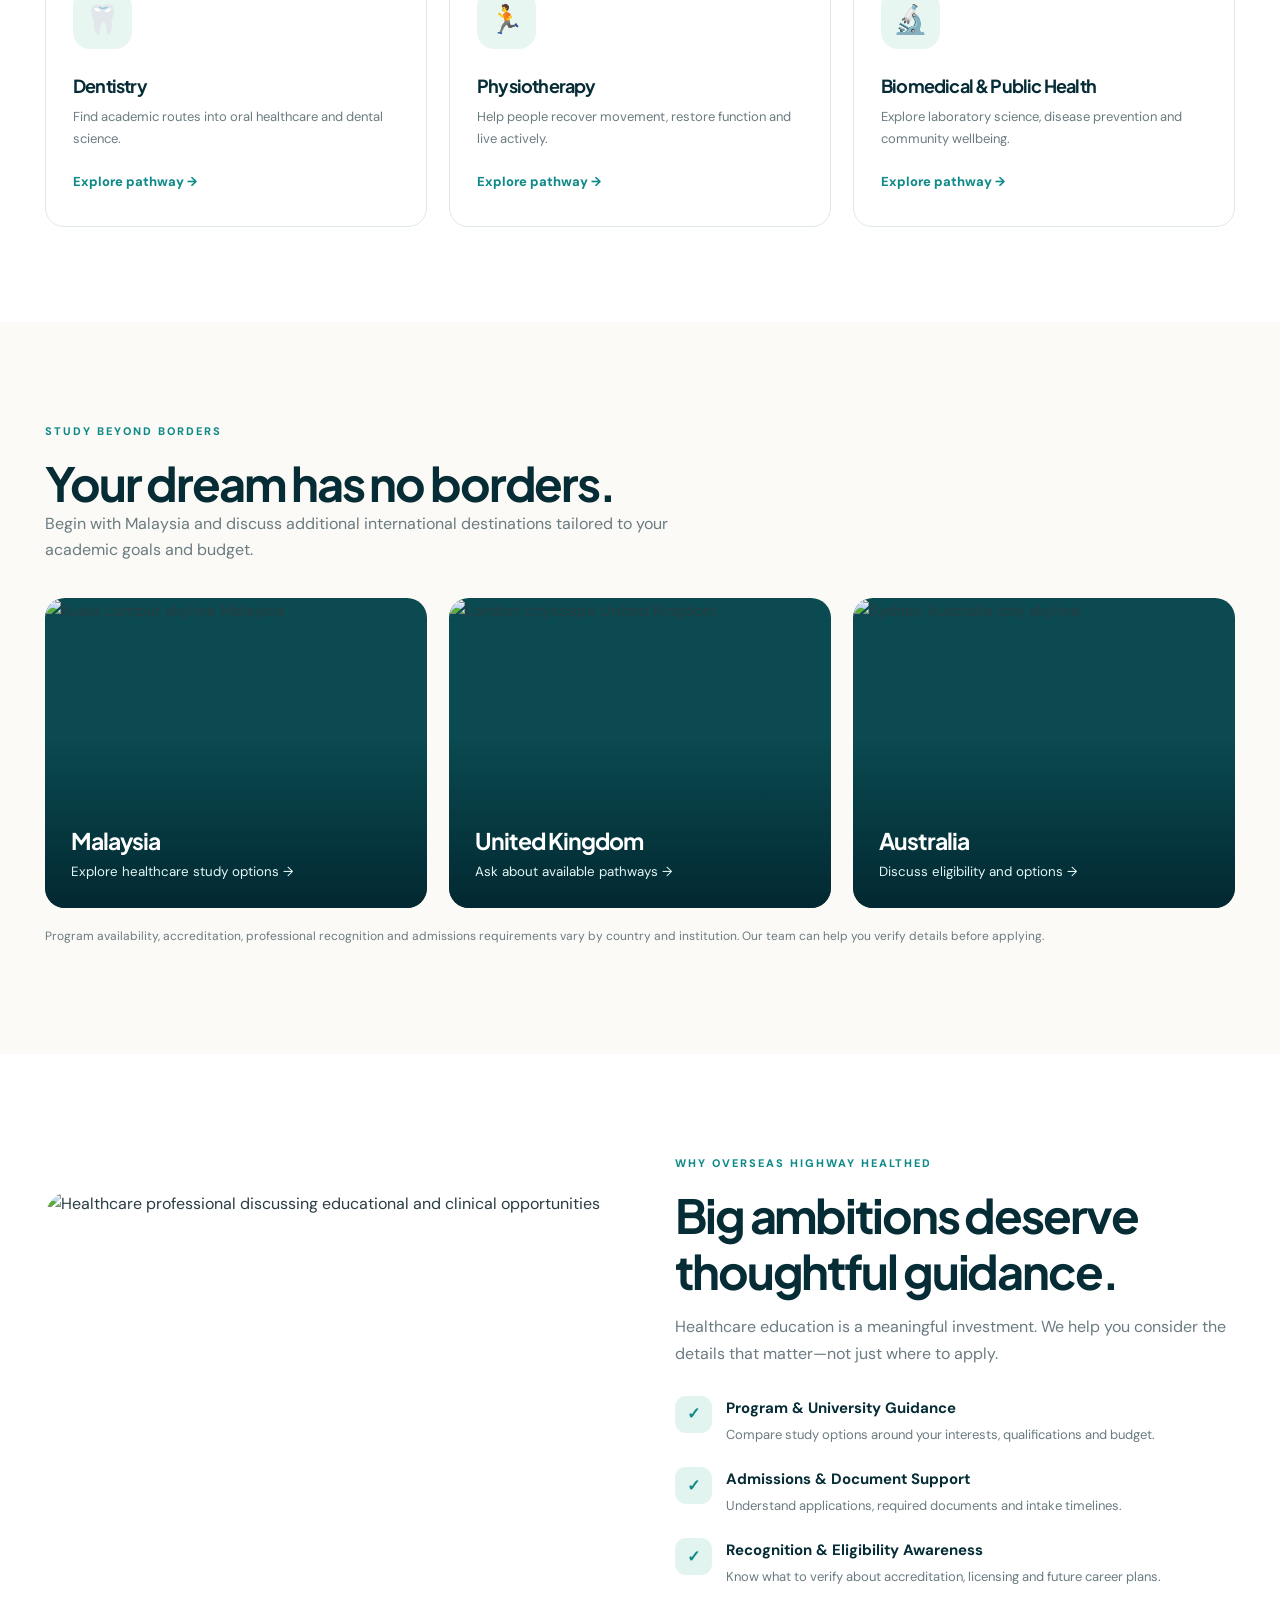
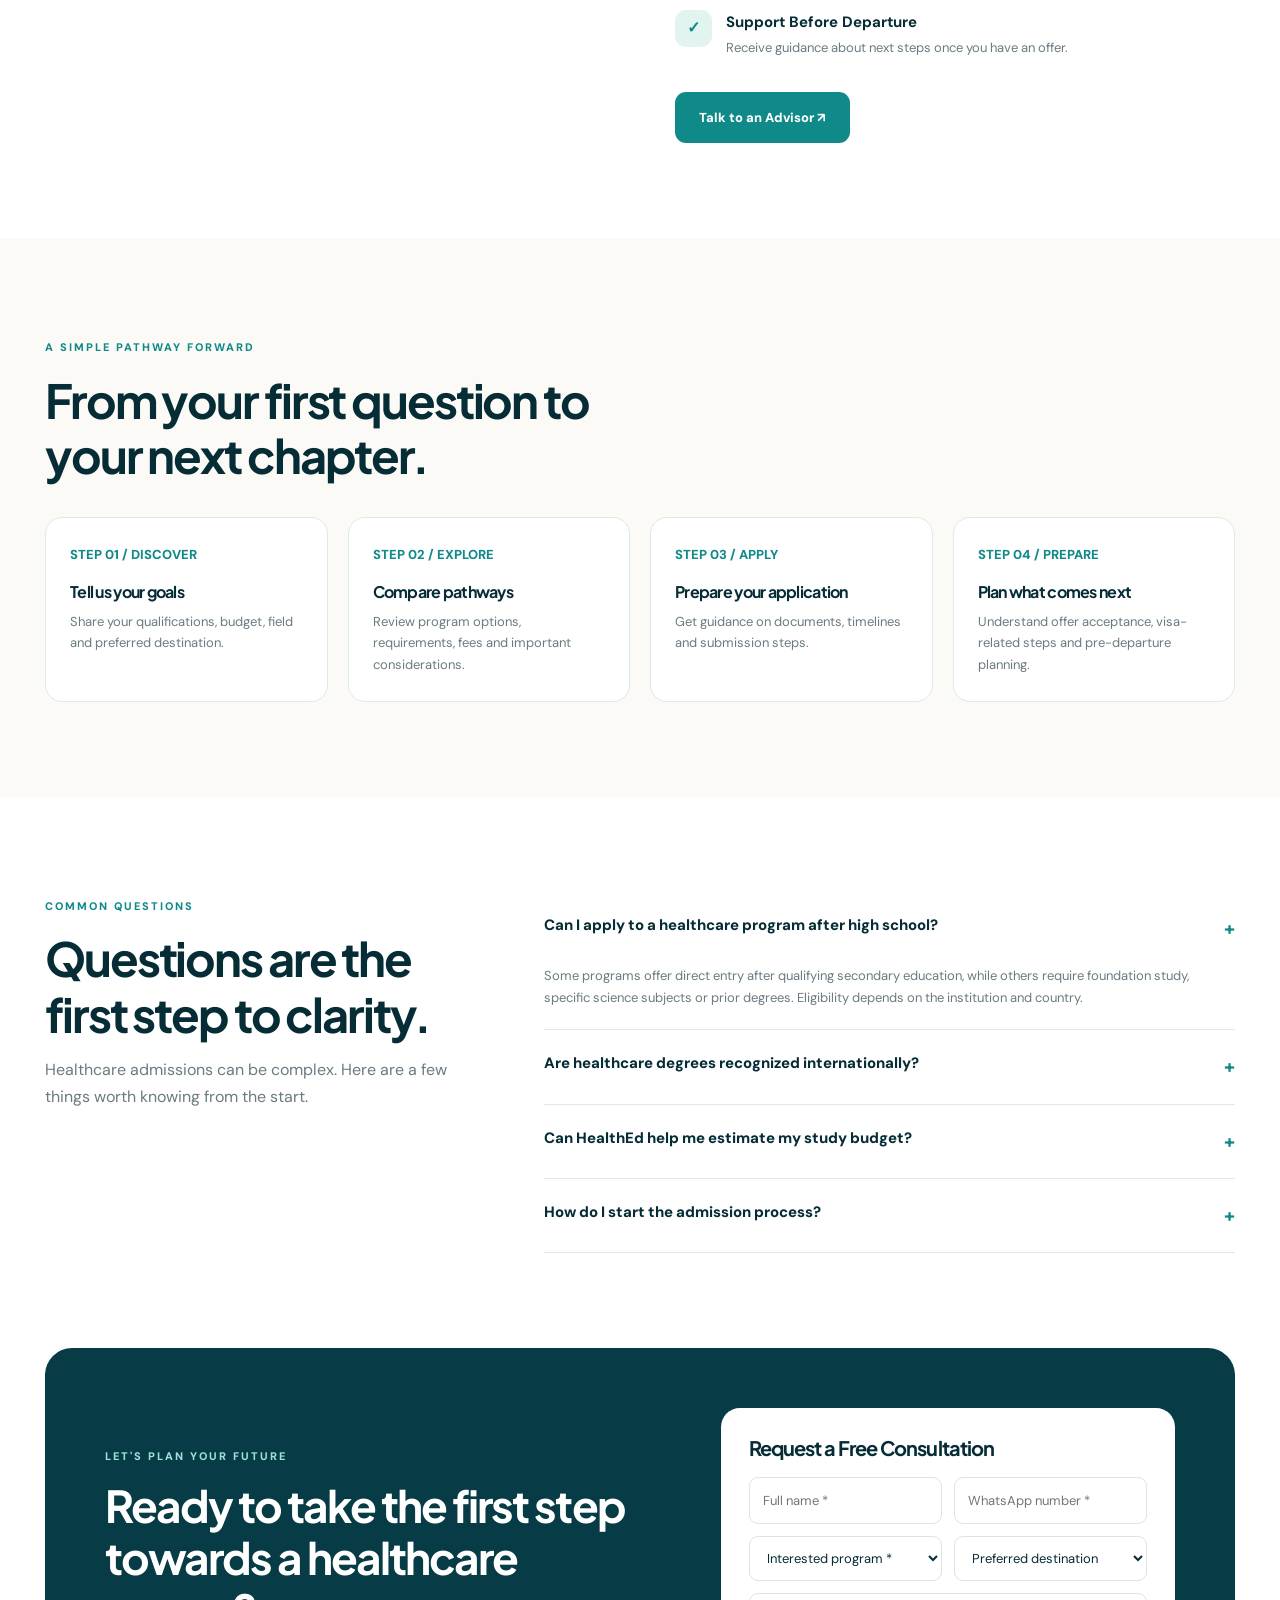
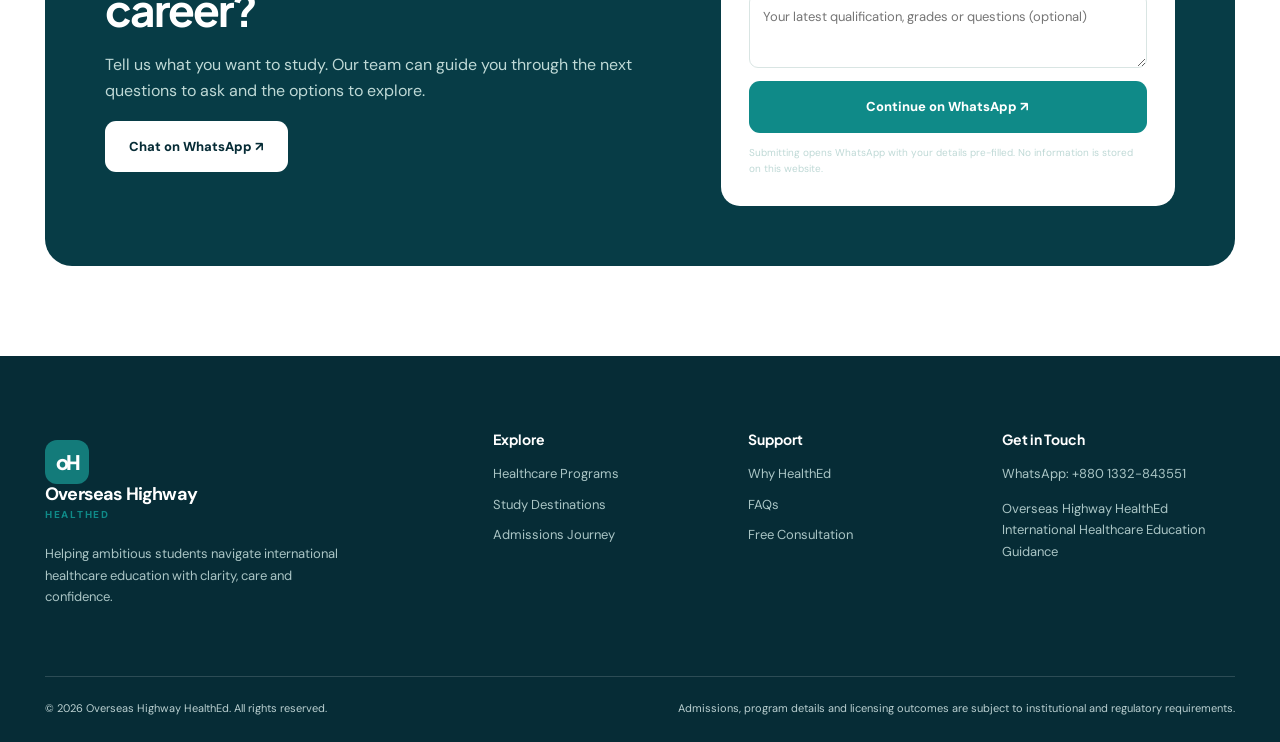
==== commit ecde35ea: "Use the requested medical laboratory group photo in HealthEd homepage hero" ====
--- a/index.html
+++ b/index.html
@@ -9,7 +9,7 @@
 <link href="https://fonts.googleapis.com/css2?family=DM+Sans:wght@400;500;600;700;800&family=Plus+Jakarta+Sans:wght@400;500;600;700;800&display=swap" rel="stylesheet">
 <style>
 :root{--navy:#073c46;--deep:#062c36;--teal:#0f8a88;--mint:#e8f6f2;--orange:#ff9b70;--cream:#fbfaf6;--text:#283d44;--muted:#6a7b81;--line:#dfe9e7;--white:#fff;--shadow:0 24px 70px rgba(7,60,70,.10)}
-*{box-sizing:border-box}html{scroll-behavior:smooth}body{margin:0;color:var(--text);font-family:'DM Sans',sans-serif;background:#fff;line-height:1.65}h1,h2,h3,h4{font-family:'Plus Jakarta Sans',sans-serif;line-height:1.18;color:var(--deep);letter-spacing:-.045em}a{color:inherit;text-decoration:none}button,input,select,textarea{font:inherit}button{cursor:pointer}img{max-width:100%;display:block}.container{width:min(1190px,calc(100% - 48px));margin:auto}.eyebrow{text-transform:uppercase;letter-spacing:.18em;font-weight:800;font-size:11px;color:var(--teal)}.btn{display:inline-flex;align-items:center;justify-content:center;gap:10px;border-radius:11px;padding:14px 23px;font-weight:800;font-size:13px;transition:.25s;border:1px solid transparent}.btn-primary{background:var(--teal);color:white}.btn-primary:hover{background:#096e6e;transform:translateY(-2px)}.btn-dark{background:var(--deep);color:white}.btn-light{background:white;color:var(--deep)}.btn-outline{background:transparent;border-color:#bfd8d4;color:var(--deep)}.btn-outline:hover{background:var(--mint)}.section{padding:95px 0}.heading{max-width:640px}.heading h2{font-size:clamp(30px,4vw,47px);margin:12px 0 16px}.heading p{color:var(--muted);margin:0}.topbar{background:#073640;color:#d4e7e5;font-size:11px;padding:9px 0}.topbar .container{display:flex;justify-content:space-between;gap:10px}.topbar strong{color:#fff}header{position:sticky;top:0;z-index:30;background:#fff;box-shadow:0 4px 30px #073c4610}.nav{height:83px;display:flex;align-items:center;justify-content:space-between;gap:32px}.brand{display:flex;align-items:center;gap:11px;flex-shrink:0}.brand-icon{background:var(--navy);color:#fff;width:44px;height:44px;display:grid;place-items:center;border-radius:12px;font-family:'Plus Jakarta Sans';font-size:20px;font-weight:800;letter-spacing:-3px}.brand-text{display:flex;flex-direction:column;line-height:1.13}.brand-text strong{font-size:18px;color:var(--deep);letter-spacing:-.045em}.brand-text small{font-size:10px;color:var(--teal);font-weight:800;letter-spacing:.17em;text-transform:uppercase;margin-top:5px}.navlinks{display:flex;align-items:center;gap:30px}.navlinks a{font-size:13px;font-weight:700;color:#42565a}.navlinks a:hover{color:var(--teal)}.nav-actions{display:flex;align-items:center;gap:12px}.menu-toggle{display:none;background:none;border:none;color:var(--navy);font-size:26px}.hero{background:linear-gradient(125deg,#f1faf7 0%,#fcfcf8 70%);overflow:hidden}.hero-grid{display:grid;grid-template-columns:1.02fr .98fr;gap:50px;align-items:center;min-height:665px;padding:40px 0 56px}.hero h1{font-size:clamp(41px,5.1vw,67px);max-width:650px;margin:18px 0 23px}.hero h1 span{color:var(--teal)}.hero-copy{max-width:525px;color:#667b80;font-size:16px}.hero-buttons{display:flex;gap:12px;flex-wrap:wrap;margin-top:30px}.hero-points{display:flex;flex-wrap:wrap;gap:24px;margin-top:37px;color:#466368;font-weight:700;font-size:12px}.hero-points span:before{content:'✓';color:var(--teal);background:#d4eeea;border-radius:50%;padding:4px 7px;margin-right:8px}.hero-art{position:relative;min-height:650px}.hero-photo{position:absolute;inset:0 0 25px 0;width:100%;height:calc(100% - 25px);object-fit:cover;object-position:center;border-radius:28px;box-shadow:0 25px 60px #073c462a}.hero-art:before{display:none;content:'';position:absolute;inset:0 0 24px 16px;border:2px solid #b9d8d2;border-radius:240px 240px 36px 36px}.float-card{position:absolute;z-index:2;background:white;border-radius:17px;padding:17px 19px;box-shadow:var(--shadow);display:flex;gap:12px;align-items:center;max-width:225px}.float-card b{display:block;color:var(--deep);font-size:14px;line-height:1.3}.float-card small{color:var(--muted);font-size:11px}.float-icon{background:var(--mint);color:var(--teal);height:42px;width:42px;flex-shrink:0;display:grid;place-items:center;border-radius:12px;font-size:23px}.float-one{left:-18px;top:90px}.float-two{right:-12px;bottom:74px}.trust{border-bottom:1px solid var(--line);padding:24px 0;background:#fff}.trust-grid{display:flex;justify-content:space-between;align-items:center;gap:20px;flex-wrap:wrap}.trust-grid span{font-size:13px;font-weight:800;color:#617879}.trust-grid b{color:var(--teal);font-size:13px}.grid3{display:grid;grid-template-columns:repeat(3,1fr);gap:22px}.grid4{display:grid;grid-template-columns:repeat(4,1fr);gap:20px}.program{padding:31px 27px;background:#fff;border:1px solid var(--line);border-radius:19px;transition:.25s}.program:hover{transform:translateY(-6px);box-shadow:var(--shadow);border-color:#c0dfd8}.program .symbol{display:grid;place-items:center;width:59px;height:59px;background:#e8f6f2;border-radius:17px;font-size:28px;margin-bottom:26px}.program h3{font-size:18px;margin:0 0 10px}.program p{font-size:13px;color:var(--muted);margin:0 0 19px}.text-link{color:var(--teal);font-size:13px;font-weight:800}.section-top{display:flex;justify-content:space-between;align-items:end;gap:25px;margin-bottom:35px}.section-top .heading h2{margin-bottom:0}.soft{background:var(--cream)}.dest-card{border-radius:20px;overflow:hidden;position:relative;min-height:310px;background:#0a4a50}.dest-card img{width:100%;height:310px;object-fit:cover;transition:transform .4s}.dest-card:hover img{transform:scale(1.05)}.dest-card:after{content:'';position:absolute;inset:0;background:linear-gradient(transparent 45%,#001f29c9)}.dest-caption{position:absolute;z-index:1;bottom:24px;left:26px;color:white}.dest-caption h3{color:white;font-size:23px;margin:0 0 4px}.dest-caption small{color:#e3f7f4}.feature-grid{display:grid;grid-template-columns:1fr 1fr;gap:70px;align-items:center}.feature-image{height:510px;width:100%;object-fit:cover;border-radius:27px}.feature-list{margin:29px 0 31px;padding:0;list-style:none}.feature-list li{display:flex;gap:14px;margin:20px 0}.check{background:#e2f4f0;color:var(--teal);border-radius:11px;width:37px;height:37px;display:grid;place-items:center;flex-shrink:0;font-weight:800}.feature-list strong{display:block;font-size:15px;color:var(--deep)}.feature-list small{font-size:13px;color:var(--muted)}.steps{counter-reset:step}.step{background:#fff;border:1px solid var(--line);border-radius:17px;padding:26px 24px}.step-number{color:var(--teal);font-weight:800;font-size:13px}.step h3{font-size:16px;margin:17px 0 9px}.step p{font-size:13px;color:var(--muted);margin:0}.faq-wrap{display:grid;grid-template-columns:.75fr 1.25fr;gap:85px}.faq-item{border-bottom:1px solid var(--line)}.faq-item button{padding:21px 0;border:0;background:none;width:100%;display:flex;justify-content:space-between;text-align:left;gap:20px;color:var(--deep);font-weight:800;font-size:15px}.faq-item button span{font-size:19px;color:var(--teal)}.faq-answer{display:none;padding:0 0 21px;color:var(--muted);font-size:13px}.faq-item.open .faq-answer{display:block}.cta{background:var(--navy);color:white;border-radius:27px;padding:60px;display:grid;grid-template-columns:1.1fr .9fr;gap:60px;align-items:center}.cta h2{color:white;font-size:clamp(29px,3.5vw,44px);margin:12px 0}.cta p{color:#bfd9d6}.cta .eyebrow{color:#9de3d7}.lead-form{background:#fff;padding:28px;border-radius:19px}.lead-form h3{margin:0 0 17px;font-size:20px}.form-grid{display:grid;grid-template-columns:1fr 1fr;gap:12px}.lead-form input,.lead-form select,.lead-form textarea{width:100%;padding:12px 13px;border:1px solid #d9e5e3;border-radius:9px;color:var(--deep);background:#fff;font-size:13px;outline:none}.lead-form input:focus,.lead-form select:focus,.lead-form textarea:focus{border-color:var(--teal)}.lead-form textarea{resize:vertical;min-height:75px}.lead-form .full{grid-column:1/-1}.lead-form button{width:100%;margin-top:13px}.form-note{font-size:10px;color:#748487;margin:12px 0 0}.footer{padding:75px 0 25px;background:#062c36;color:#bbd0d1;margin-top:90px}.footer h4{color:white;font-size:14px;letter-spacing:0;margin:0 0 16px}.footer .brand-text strong{color:#fff}.footer .brand-icon{background:#137b7a}.footer-grid{display:grid;grid-template-columns:2fr 1fr 1fr 1.2fr;gap:60px}.footer p,.footer a{font-size:13px;color:#aac5c5}.footer a{display:block;margin:9px 0}.footer a:hover{color:white}.foot-bottom{border-top:1px solid #ffffff27;margin-top:55px;padding-top:22px;display:flex;justify-content:space-between;gap:12px;font-size:11px}.whatsapp{position:fixed;bottom:22px;right:22px;z-index:40;display:flex;align-items:center;gap:8px;background:#1faa72;color:white;padding:12px 18px;border-radius:50px;font-size:13px;font-weight:800;box-shadow:0 10px 30px #053d2d4a}.whatsapp:hover{background:#168b5a}
+*{box-sizing:border-box}html{scroll-behavior:smooth}body{margin:0;color:var(--text);font-family:'DM Sans',sans-serif;background:#fff;line-height:1.65}h1,h2,h3,h4{font-family:'Plus Jakarta Sans',sans-serif;line-height:1.18;color:var(--deep);letter-spacing:-.045em}a{color:inherit;text-decoration:none}button,input,select,textarea{font:inherit}button{cursor:pointer}img{max-width:100%;display:block}.container{width:min(1190px,calc(100% - 48px));margin:auto}.eyebrow{text-transform:uppercase;letter-spacing:.18em;font-weight:800;font-size:11px;color:var(--teal)}.btn{display:inline-flex;align-items:center;justify-content:center;gap:10px;border-radius:11px;padding:14px 23px;font-weight:800;font-size:13px;transition:.25s;border:1px solid transparent}.btn-primary{background:var(--teal);color:white}.btn-primary:hover{background:#096e6e;transform:translateY(-2px)}.btn-dark{background:var(--deep);color:white}.btn-light{background:white;color:var(--deep)}.btn-outline{background:transparent;border-color:#bfd8d4;color:var(--deep)}.btn-outline:hover{background:var(--mint)}.section{padding:95px 0}.heading{max-width:640px}.heading h2{font-size:clamp(30px,4vw,47px);margin:12px 0 16px}.heading p{color:var(--muted);margin:0}.topbar{background:#073640;color:#d4e7e5;font-size:11px;padding:9px 0}.topbar .container{display:flex;justify-content:space-between;gap:10px}.topbar strong{color:#fff}header{position:sticky;top:0;z-index:30;background:#fff;box-shadow:0 4px 30px #073c4610}.nav{height:83px;display:flex;align-items:center;justify-content:space-between;gap:32px}.brand{display:flex;align-items:center;gap:11px;flex-shrink:0}.brand-icon{background:var(--navy);color:#fff;width:44px;height:44px;display:grid;place-items:center;border-radius:12px;font-family:'Plus Jakarta Sans';font-size:20px;font-weight:800;letter-spacing:-3px}.brand-text{display:flex;flex-direction:column;line-height:1.13}.brand-text strong{font-size:18px;color:var(--deep);letter-spacing:-.045em}.brand-text small{font-size:10px;color:var(--teal);font-weight:800;letter-spacing:.17em;text-transform:uppercase;margin-top:5px}.navlinks{display:flex;align-items:center;gap:30px}.navlinks a{font-size:13px;font-weight:700;color:#42565a}.navlinks a:hover{color:var(--teal)}.nav-actions{display:flex;align-items:center;gap:12px}.menu-toggle{display:none;background:none;border:none;color:var(--navy);font-size:26px}.hero{background:linear-gradient(125deg,#f1faf7 0%,#fcfcf8 70%);overflow:hidden}.hero-grid{display:grid;grid-template-columns:1.02fr .98fr;gap:50px;align-items:center;min-height:665px;padding:40px 0 56px}.hero h1{font-size:clamp(41px,5.1vw,67px);max-width:650px;margin:18px 0 23px}.hero h1 span{color:var(--teal)}.hero-copy{max-width:525px;color:#667b80;font-size:16px}.hero-buttons{display:flex;gap:12px;flex-wrap:wrap;margin-top:30px}.hero-points{display:flex;flex-wrap:wrap;gap:24px;margin-top:37px;color:#466368;font-weight:700;font-size:12px}.hero-points span:before{content:'✓';color:var(--teal);background:#d4eeea;border-radius:50%;padding:4px 7px;margin-right:8px}.hero-art{position:relative;min-height:650px}.hero-photo{position:absolute;inset:0 0 25px 0;width:100%;height:calc(100% - 25px);object-fit:cover;object-position:center center;border-radius:28px;box-shadow:0 25px 60px #073c462a}.hero-art:before{display:none;content:'';position:absolute;inset:0 0 24px 16px;border:2px solid #b9d8d2;border-radius:240px 240px 36px 36px}.float-card{position:absolute;z-index:2;background:white;border-radius:17px;padding:17px 19px;box-shadow:var(--shadow);display:flex;gap:12px;align-items:center;max-width:225px}.float-card b{display:block;color:var(--deep);font-size:14px;line-height:1.3}.float-card small{color:var(--muted);font-size:11px}.float-icon{background:var(--mint);color:var(--teal);height:42px;width:42px;flex-shrink:0;display:grid;place-items:center;border-radius:12px;font-size:23px}.float-one{left:-18px;top:90px}.float-two{right:-12px;bottom:74px}.trust{border-bottom:1px solid var(--line);padding:24px 0;background:#fff}.trust-grid{display:flex;justify-content:space-between;align-items:center;gap:20px;flex-wrap:wrap}.trust-grid span{font-size:13px;font-weight:800;color:#617879}.trust-grid b{color:var(--teal);font-size:13px}.grid3{display:grid;grid-template-columns:repeat(3,1fr);gap:22px}.grid4{display:grid;grid-template-columns:repeat(4,1fr);gap:20px}.program{padding:31px 27px;background:#fff;border:1px solid var(--line);border-radius:19px;transition:.25s}.program:hover{transform:translateY(-6px);box-shadow:var(--shadow);border-color:#c0dfd8}.program .symbol{display:grid;place-items:center;width:59px;height:59px;background:#e8f6f2;border-radius:17px;font-size:28px;margin-bottom:26px}.program h3{font-size:18px;margin:0 0 10px}.program p{font-size:13px;color:var(--muted);margin:0 0 19px}.text-link{color:var(--teal);font-size:13px;font-weight:800}.section-top{display:flex;justify-content:space-between;align-items:end;gap:25px;margin-bottom:35px}.section-top .heading h2{margin-bottom:0}.soft{background:var(--cream)}.dest-card{border-radius:20px;overflow:hidden;position:relative;min-height:310px;background:#0a4a50}.dest-card img{width:100%;height:310px;object-fit:cover;transition:transform .4s}.dest-card:hover img{transform:scale(1.05)}.dest-card:after{content:'';position:absolute;inset:0;background:linear-gradient(transparent 45%,#001f29c9)}.dest-caption{position:absolute;z-index:1;bottom:24px;left:26px;color:white}.dest-caption h3{color:white;font-size:23px;margin:0 0 4px}.dest-caption small{color:#e3f7f4}.feature-grid{display:grid;grid-template-columns:1fr 1fr;gap:70px;align-items:center}.feature-image{height:510px;width:100%;object-fit:cover;border-radius:27px}.feature-list{margin:29px 0 31px;padding:0;list-style:none}.feature-list li{display:flex;gap:14px;margin:20px 0}.check{background:#e2f4f0;color:var(--teal);border-radius:11px;width:37px;height:37px;display:grid;place-items:center;flex-shrink:0;font-weight:800}.feature-list strong{display:block;font-size:15px;color:var(--deep)}.feature-list small{font-size:13px;color:var(--muted)}.steps{counter-reset:step}.step{background:#fff;border:1px solid var(--line);border-radius:17px;padding:26px 24px}.step-number{color:var(--teal);font-weight:800;font-size:13px}.step h3{font-size:16px;margin:17px 0 9px}.step p{font-size:13px;color:var(--muted);margin:0}.faq-wrap{display:grid;grid-template-columns:.75fr 1.25fr;gap:85px}.faq-item{border-bottom:1px solid var(--line)}.faq-item button{padding:21px 0;border:0;background:none;width:100%;display:flex;justify-content:space-between;text-align:left;gap:20px;color:var(--deep);font-weight:800;font-size:15px}.faq-item button span{font-size:19px;color:var(--teal)}.faq-answer{display:none;padding:0 0 21px;color:var(--muted);font-size:13px}.faq-item.open .faq-answer{display:block}.cta{background:var(--navy);color:white;border-radius:27px;padding:60px;display:grid;grid-template-columns:1.1fr .9fr;gap:60px;align-items:center}.cta h2{color:white;font-size:clamp(29px,3.5vw,44px);margin:12px 0}.cta p{color:#bfd9d6}.cta .eyebrow{color:#9de3d7}.lead-form{background:#fff;padding:28px;border-radius:19px}.lead-form h3{margin:0 0 17px;font-size:20px}.form-grid{display:grid;grid-template-columns:1fr 1fr;gap:12px}.lead-form input,.lead-form select,.lead-form textarea{width:100%;padding:12px 13px;border:1px solid #d9e5e3;border-radius:9px;color:var(--deep);background:#fff;font-size:13px;outline:none}.lead-form input:focus,.lead-form select:focus,.lead-form textarea:focus{border-color:var(--teal)}.lead-form textarea{resize:vertical;min-height:75px}.lead-form .full{grid-column:1/-1}.lead-form button{width:100%;margin-top:13px}.form-note{font-size:10px;color:#748487;margin:12px 0 0}.footer{padding:75px 0 25px;background:#062c36;color:#bbd0d1;margin-top:90px}.footer h4{color:white;font-size:14px;letter-spacing:0;margin:0 0 16px}.footer .brand-text strong{color:#fff}.footer .brand-icon{background:#137b7a}.footer-grid{display:grid;grid-template-columns:2fr 1fr 1fr 1.2fr;gap:60px}.footer p,.footer a{font-size:13px;color:#aac5c5}.footer a{display:block;margin:9px 0}.footer a:hover{color:white}.foot-bottom{border-top:1px solid #ffffff27;margin-top:55px;padding-top:22px;display:flex;justify-content:space-between;gap:12px;font-size:11px}.whatsapp{position:fixed;bottom:22px;right:22px;z-index:40;display:flex;align-items:center;gap:8px;background:#1faa72;color:white;padding:12px 18px;border-radius:50px;font-size:13px;font-weight:800;box-shadow:0 10px 30px #053d2d4a}.whatsapp:hover{background:#168b5a}
 @media(max-width:1050px){.navlinks{gap:15px}.navlinks a{font-size:12px}.grid4{grid-template-columns:repeat(2,1fr)}.hero-grid{gap:15px}.hero-art{min-height:490px}.footer-grid{gap:30px}}
 @media(max-width:790px){.topbar{display:none}.nav{height:70px}.menu-toggle{display:block}.navlinks{display:none;position:absolute;top:70px;left:0;right:0;background:#fff;padding:20px 25px;box-shadow:0 20px 30px #073c4615;flex-direction:column;align-items:flex-start;gap:17px}.navlinks.open{display:flex}.nav-actions>.btn{display:none}.hero-grid{grid-template-columns:1fr;padding-top:62px;gap:25px}.hero h1{max-width:700px}.hero-art{min-height:480px;max-width:590px;width:100%;margin:auto}.float-one{left:0}.float-two{right:0}.grid3{grid-template-columns:repeat(2,1fr)}.feature-grid{grid-template-columns:1fr;gap:40px}.feature-image{height:350px}.faq-wrap{grid-template-columns:1fr;gap:20px}.cta{grid-template-columns:1fr;padding:40px;gap:28px}.footer-grid{grid-template-columns:repeat(2,1fr)}}
 @media(max-width:540px){.container{width:min(100% - 34px,1190px)}.section{padding:68px 0}.hero-grid{padding-top:45px}.hero h1{font-size:40px}.hero-copy{font-size:14px}.hero-points{gap:14px}.hero-art{min-height:365px}.hero-photo{inset:0 19px 30px 18px;width:calc(100% - 37px);height:calc(100% - 30px)}.hero-art:before{inset:0 5px 18px 4px}.float-card{padding:10px 12px;max-width:175px}.float-card b{font-size:11px}.float-card small{font-size:9px}.float-icon{width:31px;height:31px;font-size:17px}.float-one{top:45px}.float-two{bottom:34px}.grid3,.grid4{grid-template-columns:1fr}.section-top{align-items:start;flex-direction:column}.heading h2{font-size:33px}.dest-card img,.dest-card{height:250px;min-height:250px}.feature-image{height:290px}.cta{padding:28px 18px;border-radius:17px}.lead-form{padding:20px}.form-grid{grid-template-columns:1fr}.footer-grid{grid-template-columns:1fr 1fr;gap:25px}.footer-grid>div:first-child{grid-column:1/-1}.foot-bottom{flex-direction:column}.whatsapp{font-size:0;padding:12px 15px}.whatsapp span{font-size:19px}}
@@ -23,7 +23,7 @@
 <div class="nav-actions"><a class="btn btn-primary" href="#consultation">Get Free Guidance ↗</a><button class="menu-toggle" id="menuToggle" aria-label="Toggle menu" aria-expanded="false">☰</button></div>
 </nav></header>
 <main>
-<section class="hero" id="home"><div class="container hero-grid"><div><div class="eyebrow">✦ Your journey to healthcare excellence</div><h1>Make a difference.<br><span>Build a future</span><br>in healthcare.</h1><p class="hero-copy">From medicine and nursing to pharmacy and allied health sciences, find the international study pathway that matches your ambition. Your next chapter begins with the right guidance.</p><div class="hero-buttons"><a href="#consultation" class="btn btn-primary">Start Your Journey ↗</a><a href="universities.html" class="btn btn-outline">Explore Medical Universities →</a></div><div class="hero-points"><span>Personalized Guidance</span><span>International Pathways</span><span>Application Support</span></div></div><div class="hero-art"><img class="hero-photo" src="https://images.unsplash.com/photo-1576091160399-112ba8d25d1d?auto=format&fit=crop&w=1800&q=90" alt="Premium medical education and healthcare professional photography"><div class="float-card float-one"><div class="float-icon">✚</div><div><b>Healthcare Careers</b><small>Discover your possibilities</small></div></div><div class="float-card float-two"><div class="float-icon">✧</div><div><b>Global Study Pathways</b><small>Guidance at every step</small></div></div></div></div></section>
+<section class="hero" id="home"><div class="container hero-grid"><div><div class="eyebrow">✦ Your journey to healthcare excellence</div><h1>Make a difference.<br><span>Build a future</span><br>in healthcare.</h1><p class="hero-copy">From medicine and nursing to pharmacy and allied health sciences, find the international study pathway that matches your ambition. Your next chapter begins with the right guidance.</p><div class="hero-buttons"><a href="#consultation" class="btn btn-primary">Start Your Journey ↗</a><a href="universities.html" class="btn btn-outline">Explore Medical Universities →</a></div><div class="hero-points"><span>Personalized Guidance</span><span>International Pathways</span><span>Application Support</span></div></div><div class="hero-art"><img class="hero-photo" src="https://assets.entrepreneur.com/content/3x2/2000/1595749223-MLSBack.jpg" alt="Medical science students and instructor collaborating around a microscope in a teaching laboratory"><div class="float-card float-one"><div class="float-icon">✚</div><div><b>Healthcare Careers</b><small>Discover your possibilities</small></div></div><div class="float-card float-two"><div class="float-icon">✧</div><div><b>Global Study Pathways</b><small>Guidance at every step</small></div></div></div></div></section>
 <div class="trust"><div class="container trust-grid"><span>YOUR AMBITION. OUR GUIDANCE.</span><b>Medicine</b><b>Nursing</b><b>Pharmacy</b><b>Allied Health</b><b>Public Health</b></div></div>
 <section class="section" id="programs"><div class="container"><div class="section-top"><div class="heading"><span class="eyebrow">Explore what inspires you</span><h2>Find your place in the world of healthcare.</h2><p>Different passions. One purpose: making lives better. Explore popular healthcare study fields.</p></div><a href="explore.html#programmes" class="btn btn-outline">Browse All Healthcare Programmes ↗</a></div><div class="grid3">
 <article class="program"><div class="symbol">🩺</div><h3>Medicine & MBBS</h3><p>Explore medical education pathways and entry requirements for future doctors.</p><a href="#consultation" class="text-link">Explore pathway →</a></article>
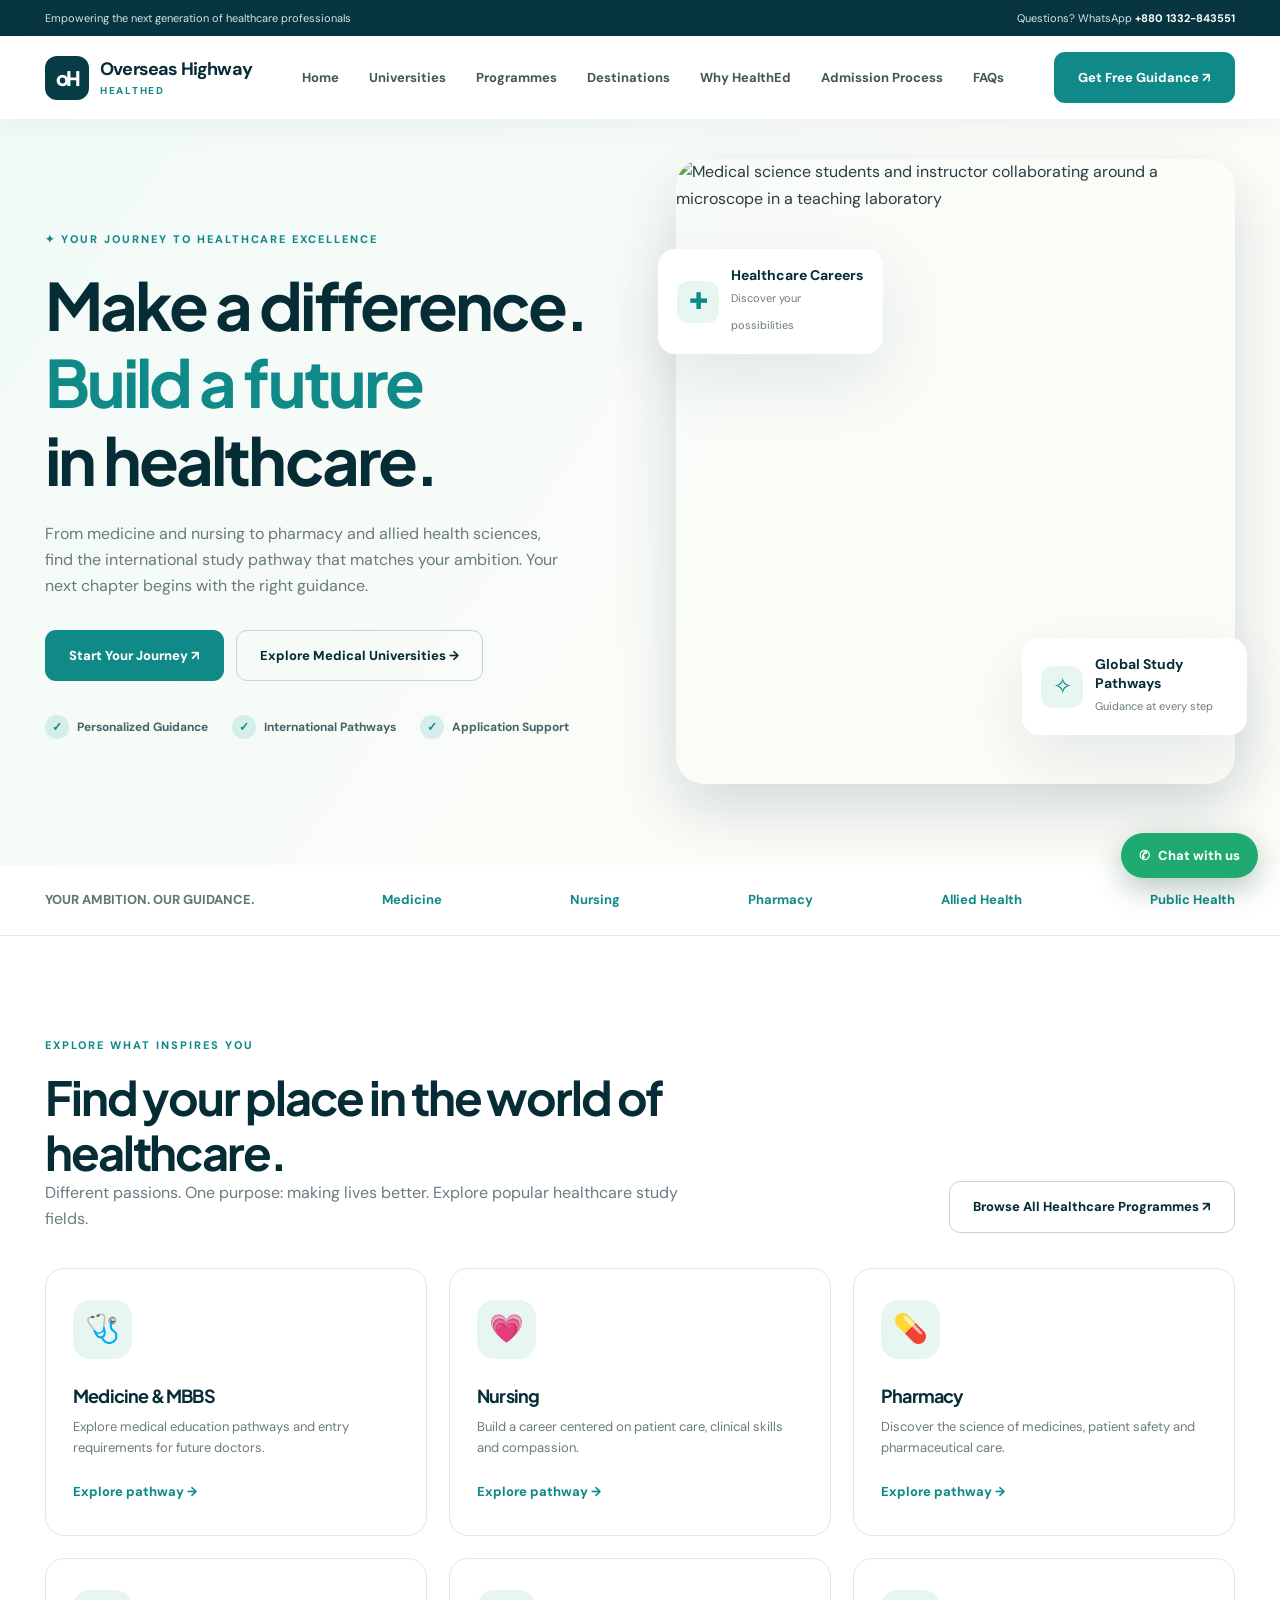
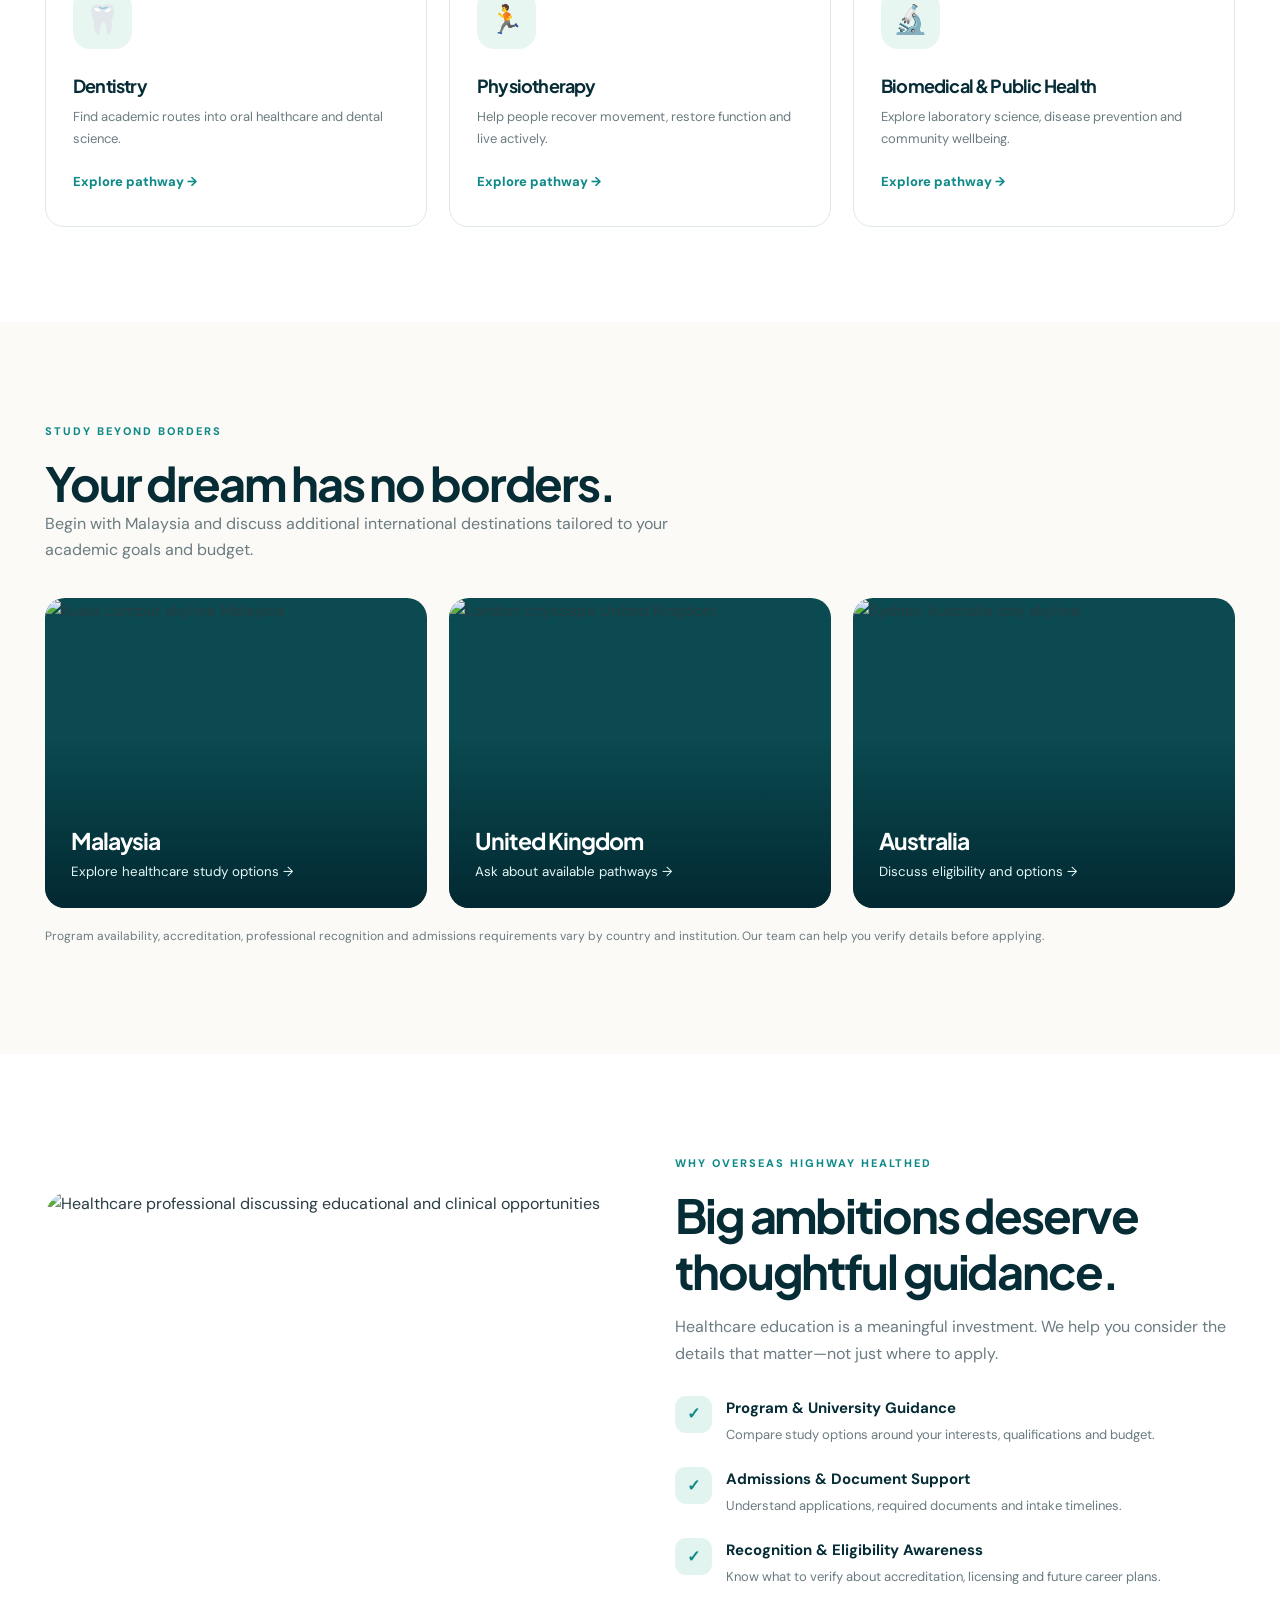
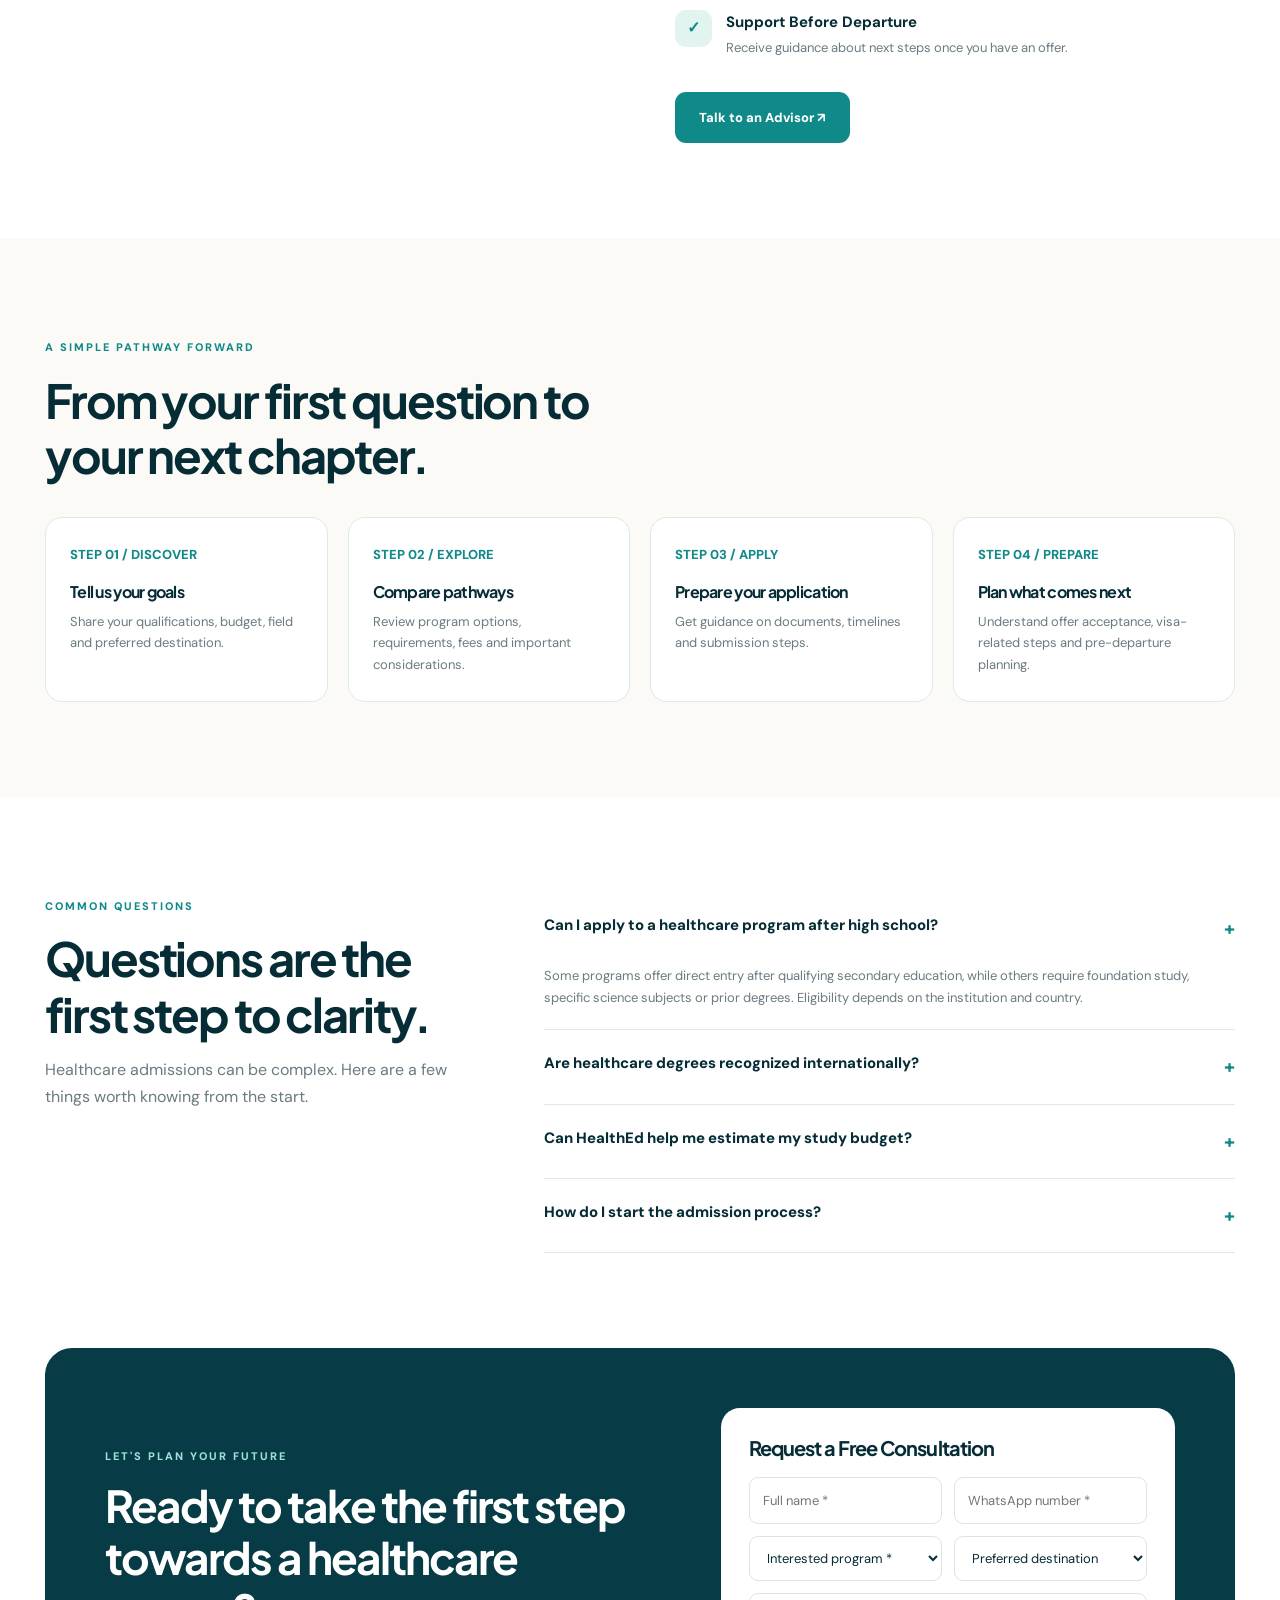
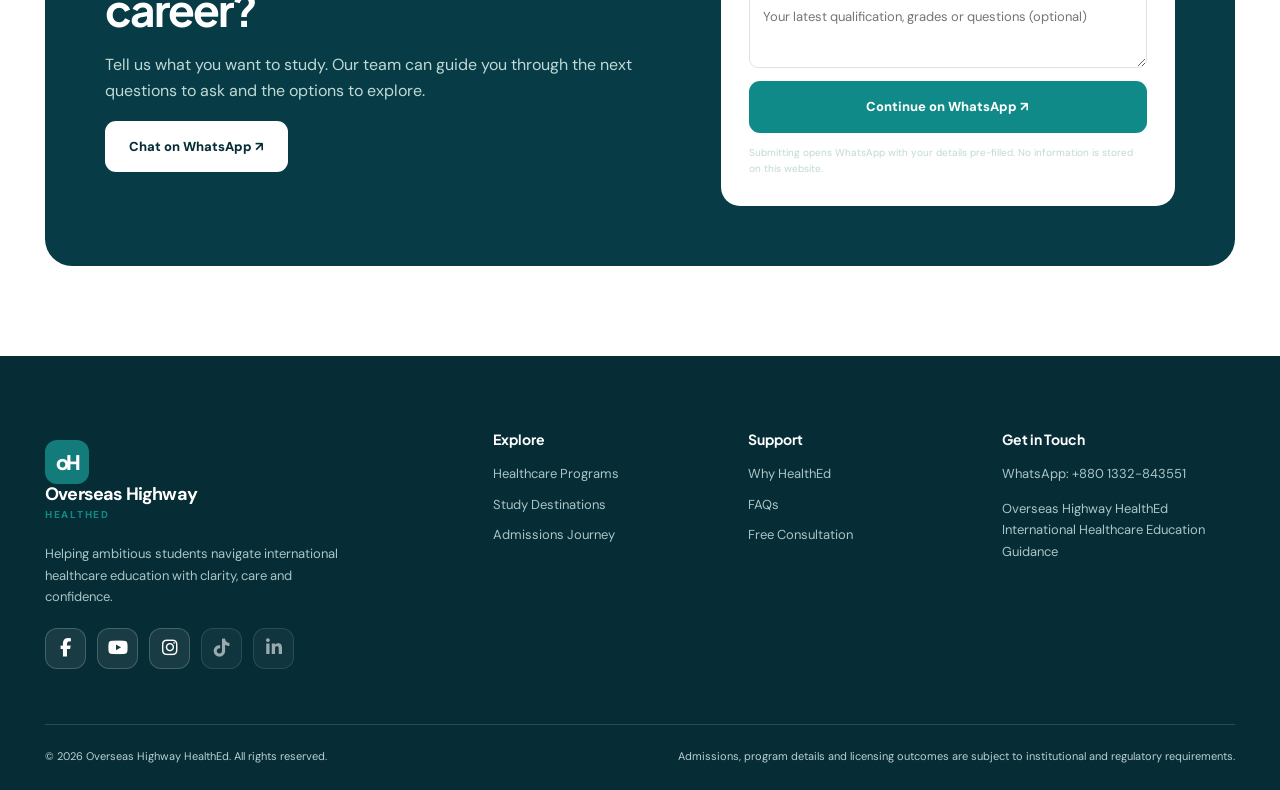
==== commit 05c8ac77: "Add Facebook YouTube Instagram TikTok and LinkedIn icons to HealthEd footer" ====
--- a/index.html
+++ b/index.html
@@ -9,11 +9,12 @@
 <link href="https://fonts.googleapis.com/css2?family=DM+Sans:wght@400;500;600;700;800&family=Plus+Jakarta+Sans:wght@400;500;600;700;800&display=swap" rel="stylesheet">
 <style>
 :root{--navy:#073c46;--deep:#062c36;--teal:#0f8a88;--mint:#e8f6f2;--orange:#ff9b70;--cream:#fbfaf6;--text:#283d44;--muted:#6a7b81;--line:#dfe9e7;--white:#fff;--shadow:0 24px 70px rgba(7,60,70,.10)}
-*{box-sizing:border-box}html{scroll-behavior:smooth}body{margin:0;color:var(--text);font-family:'DM Sans',sans-serif;background:#fff;line-height:1.65}h1,h2,h3,h4{font-family:'Plus Jakarta Sans',sans-serif;line-height:1.18;color:var(--deep);letter-spacing:-.045em}a{color:inherit;text-decoration:none}button,input,select,textarea{font:inherit}button{cursor:pointer}img{max-width:100%;display:block}.container{width:min(1190px,calc(100% - 48px));margin:auto}.eyebrow{text-transform:uppercase;letter-spacing:.18em;font-weight:800;font-size:11px;color:var(--teal)}.btn{display:inline-flex;align-items:center;justify-content:center;gap:10px;border-radius:11px;padding:14px 23px;font-weight:800;font-size:13px;transition:.25s;border:1px solid transparent}.btn-primary{background:var(--teal);color:white}.btn-primary:hover{background:#096e6e;transform:translateY(-2px)}.btn-dark{background:var(--deep);color:white}.btn-light{background:white;color:var(--deep)}.btn-outline{background:transparent;border-color:#bfd8d4;color:var(--deep)}.btn-outline:hover{background:var(--mint)}.section{padding:95px 0}.heading{max-width:640px}.heading h2{font-size:clamp(30px,4vw,47px);margin:12px 0 16px}.heading p{color:var(--muted);margin:0}.topbar{background:#073640;color:#d4e7e5;font-size:11px;padding:9px 0}.topbar .container{display:flex;justify-content:space-between;gap:10px}.topbar strong{color:#fff}header{position:sticky;top:0;z-index:30;background:#fff;box-shadow:0 4px 30px #073c4610}.nav{height:83px;display:flex;align-items:center;justify-content:space-between;gap:32px}.brand{display:flex;align-items:center;gap:11px;flex-shrink:0}.brand-icon{background:var(--navy);color:#fff;width:44px;height:44px;display:grid;place-items:center;border-radius:12px;font-family:'Plus Jakarta Sans';font-size:20px;font-weight:800;letter-spacing:-3px}.brand-text{display:flex;flex-direction:column;line-height:1.13}.brand-text strong{font-size:18px;color:var(--deep);letter-spacing:-.045em}.brand-text small{font-size:10px;color:var(--teal);font-weight:800;letter-spacing:.17em;text-transform:uppercase;margin-top:5px}.navlinks{display:flex;align-items:center;gap:30px}.navlinks a{font-size:13px;font-weight:700;color:#42565a}.navlinks a:hover{color:var(--teal)}.nav-actions{display:flex;align-items:center;gap:12px}.menu-toggle{display:none;background:none;border:none;color:var(--navy);font-size:26px}.hero{background:linear-gradient(125deg,#f1faf7 0%,#fcfcf8 70%);overflow:hidden}.hero-grid{display:grid;grid-template-columns:1.02fr .98fr;gap:50px;align-items:center;min-height:665px;padding:40px 0 56px}.hero h1{font-size:clamp(41px,5.1vw,67px);max-width:650px;margin:18px 0 23px}.hero h1 span{color:var(--teal)}.hero-copy{max-width:525px;color:#667b80;font-size:16px}.hero-buttons{display:flex;gap:12px;flex-wrap:wrap;margin-top:30px}.hero-points{display:flex;flex-wrap:wrap;gap:24px;margin-top:37px;color:#466368;font-weight:700;font-size:12px}.hero-points span:before{content:'✓';color:var(--teal);background:#d4eeea;border-radius:50%;padding:4px 7px;margin-right:8px}.hero-art{position:relative;min-height:650px}.hero-photo{position:absolute;inset:0 0 25px 0;width:100%;height:calc(100% - 25px);object-fit:cover;object-position:center center;border-radius:28px;box-shadow:0 25px 60px #073c462a}.hero-art:before{display:none;content:'';position:absolute;inset:0 0 24px 16px;border:2px solid #b9d8d2;border-radius:240px 240px 36px 36px}.float-card{position:absolute;z-index:2;background:white;border-radius:17px;padding:17px 19px;box-shadow:var(--shadow);display:flex;gap:12px;align-items:center;max-width:225px}.float-card b{display:block;color:var(--deep);font-size:14px;line-height:1.3}.float-card small{color:var(--muted);font-size:11px}.float-icon{background:var(--mint);color:var(--teal);height:42px;width:42px;flex-shrink:0;display:grid;place-items:center;border-radius:12px;font-size:23px}.float-one{left:-18px;top:90px}.float-two{right:-12px;bottom:74px}.trust{border-bottom:1px solid var(--line);padding:24px 0;background:#fff}.trust-grid{display:flex;justify-content:space-between;align-items:center;gap:20px;flex-wrap:wrap}.trust-grid span{font-size:13px;font-weight:800;color:#617879}.trust-grid b{color:var(--teal);font-size:13px}.grid3{display:grid;grid-template-columns:repeat(3,1fr);gap:22px}.grid4{display:grid;grid-template-columns:repeat(4,1fr);gap:20px}.program{padding:31px 27px;background:#fff;border:1px solid var(--line);border-radius:19px;transition:.25s}.program:hover{transform:translateY(-6px);box-shadow:var(--shadow);border-color:#c0dfd8}.program .symbol{display:grid;place-items:center;width:59px;height:59px;background:#e8f6f2;border-radius:17px;font-size:28px;margin-bottom:26px}.program h3{font-size:18px;margin:0 0 10px}.program p{font-size:13px;color:var(--muted);margin:0 0 19px}.text-link{color:var(--teal);font-size:13px;font-weight:800}.section-top{display:flex;justify-content:space-between;align-items:end;gap:25px;margin-bottom:35px}.section-top .heading h2{margin-bottom:0}.soft{background:var(--cream)}.dest-card{border-radius:20px;overflow:hidden;position:relative;min-height:310px;background:#0a4a50}.dest-card img{width:100%;height:310px;object-fit:cover;transition:transform .4s}.dest-card:hover img{transform:scale(1.05)}.dest-card:after{content:'';position:absolute;inset:0;background:linear-gradient(transparent 45%,#001f29c9)}.dest-caption{position:absolute;z-index:1;bottom:24px;left:26px;color:white}.dest-caption h3{color:white;font-size:23px;margin:0 0 4px}.dest-caption small{color:#e3f7f4}.feature-grid{display:grid;grid-template-columns:1fr 1fr;gap:70px;align-items:center}.feature-image{height:510px;width:100%;object-fit:cover;border-radius:27px}.feature-list{margin:29px 0 31px;padding:0;list-style:none}.feature-list li{display:flex;gap:14px;margin:20px 0}.check{background:#e2f4f0;color:var(--teal);border-radius:11px;width:37px;height:37px;display:grid;place-items:center;flex-shrink:0;font-weight:800}.feature-list strong{display:block;font-size:15px;color:var(--deep)}.feature-list small{font-size:13px;color:var(--muted)}.steps{counter-reset:step}.step{background:#fff;border:1px solid var(--line);border-radius:17px;padding:26px 24px}.step-number{color:var(--teal);font-weight:800;font-size:13px}.step h3{font-size:16px;margin:17px 0 9px}.step p{font-size:13px;color:var(--muted);margin:0}.faq-wrap{display:grid;grid-template-columns:.75fr 1.25fr;gap:85px}.faq-item{border-bottom:1px solid var(--line)}.faq-item button{padding:21px 0;border:0;background:none;width:100%;display:flex;justify-content:space-between;text-align:left;gap:20px;color:var(--deep);font-weight:800;font-size:15px}.faq-item button span{font-size:19px;color:var(--teal)}.faq-answer{display:none;padding:0 0 21px;color:var(--muted);font-size:13px}.faq-item.open .faq-answer{display:block}.cta{background:var(--navy);color:white;border-radius:27px;padding:60px;display:grid;grid-template-columns:1.1fr .9fr;gap:60px;align-items:center}.cta h2{color:white;font-size:clamp(29px,3.5vw,44px);margin:12px 0}.cta p{color:#bfd9d6}.cta .eyebrow{color:#9de3d7}.lead-form{background:#fff;padding:28px;border-radius:19px}.lead-form h3{margin:0 0 17px;font-size:20px}.form-grid{display:grid;grid-template-columns:1fr 1fr;gap:12px}.lead-form input,.lead-form select,.lead-form textarea{width:100%;padding:12px 13px;border:1px solid #d9e5e3;border-radius:9px;color:var(--deep);background:#fff;font-size:13px;outline:none}.lead-form input:focus,.lead-form select:focus,.lead-form textarea:focus{border-color:var(--teal)}.lead-form textarea{resize:vertical;min-height:75px}.lead-form .full{grid-column:1/-1}.lead-form button{width:100%;margin-top:13px}.form-note{font-size:10px;color:#748487;margin:12px 0 0}.footer{padding:75px 0 25px;background:#062c36;color:#bbd0d1;margin-top:90px}.footer h4{color:white;font-size:14px;letter-spacing:0;margin:0 0 16px}.footer .brand-text strong{color:#fff}.footer .brand-icon{background:#137b7a}.footer-grid{display:grid;grid-template-columns:2fr 1fr 1fr 1.2fr;gap:60px}.footer p,.footer a{font-size:13px;color:#aac5c5}.footer a{display:block;margin:9px 0}.footer a:hover{color:white}.foot-bottom{border-top:1px solid #ffffff27;margin-top:55px;padding-top:22px;display:flex;justify-content:space-between;gap:12px;font-size:11px}.whatsapp{position:fixed;bottom:22px;right:22px;z-index:40;display:flex;align-items:center;gap:8px;background:#1faa72;color:white;padding:12px 18px;border-radius:50px;font-size:13px;font-weight:800;box-shadow:0 10px 30px #053d2d4a}.whatsapp:hover{background:#168b5a}
+*{box-sizing:border-box}html{scroll-behavior:smooth}body{margin:0;color:var(--text);font-family:'DM Sans',sans-serif;background:#fff;line-height:1.65}h1,h2,h3,h4{font-family:'Plus Jakarta Sans',sans-serif;line-height:1.18;color:var(--deep);letter-spacing:-.045em}a{color:inherit;text-decoration:none}button,input,select,textarea{font:inherit}button{cursor:pointer}img{max-width:100%;display:block}.container{width:min(1190px,calc(100% - 48px));margin:auto}.eyebrow{text-transform:uppercase;letter-spacing:.18em;font-weight:800;font-size:11px;color:var(--teal)}.btn{display:inline-flex;align-items:center;justify-content:center;gap:10px;border-radius:11px;padding:14px 23px;font-weight:800;font-size:13px;transition:.25s;border:1px solid transparent}.btn-primary{background:var(--teal);color:white}.btn-primary:hover{background:#096e6e;transform:translateY(-2px)}.btn-dark{background:var(--deep);color:white}.btn-light{background:white;color:var(--deep)}.btn-outline{background:transparent;border-color:#bfd8d4;color:var(--deep)}.btn-outline:hover{background:var(--mint)}.section{padding:95px 0}.heading{max-width:640px}.heading h2{font-size:clamp(30px,4vw,47px);margin:12px 0 16px}.heading p{color:var(--muted);margin:0}.topbar{background:#073640;color:#d4e7e5;font-size:11px;padding:9px 0}.topbar .container{display:flex;justify-content:space-between;gap:10px}.topbar strong{color:#fff}header{position:sticky;top:0;z-index:30;background:#fff;box-shadow:0 4px 30px #073c4610}.nav{height:83px;display:flex;align-items:center;justify-content:space-between;gap:32px}.brand{display:flex;align-items:center;gap:11px;flex-shrink:0}.brand-icon{background:var(--navy);color:#fff;width:44px;height:44px;display:grid;place-items:center;border-radius:12px;font-family:'Plus Jakarta Sans';font-size:20px;font-weight:800;letter-spacing:-3px}.brand-text{display:flex;flex-direction:column;line-height:1.13}.brand-text strong{font-size:18px;color:var(--deep);letter-spacing:-.045em}.brand-text small{font-size:10px;color:var(--teal);font-weight:800;letter-spacing:.17em;text-transform:uppercase;margin-top:5px}.navlinks{display:flex;align-items:center;gap:30px}.navlinks a{font-size:13px;font-weight:700;color:#42565a}.navlinks a:hover{color:var(--teal)}.nav-actions{display:flex;align-items:center;gap:12px}.menu-toggle{display:none;background:none;border:none;color:var(--navy);font-size:26px}.hero{background:linear-gradient(125deg,#f1faf7 0%,#fcfcf8 70%);overflow:hidden}.hero-grid{display:grid;grid-template-columns:1.02fr .98fr;gap:50px;align-items:center;min-height:665px;padding:40px 0 56px}.hero h1{font-size:clamp(41px,5.1vw,67px);max-width:650px;margin:18px 0 23px}.hero h1 span{color:var(--teal)}.hero-copy{max-width:525px;color:#667b80;font-size:16px}.hero-buttons{display:flex;gap:12px;flex-wrap:wrap;margin-top:30px}.hero-points{display:flex;flex-wrap:wrap;gap:24px;margin-top:37px;color:#466368;font-weight:700;font-size:12px}.hero-points span:before{content:'✓';color:var(--teal);background:#d4eeea;border-radius:50%;padding:4px 7px;margin-right:8px}.hero-art{position:relative;min-height:650px}.hero-photo{position:absolute;inset:0 0 25px 0;width:100%;height:calc(100% - 25px);object-fit:cover;object-position:center center;border-radius:28px;box-shadow:0 25px 60px #073c462a}.hero-art:before{display:none;content:'';position:absolute;inset:0 0 24px 16px;border:2px solid #b9d8d2;border-radius:240px 240px 36px 36px}.float-card{position:absolute;z-index:2;background:white;border-radius:17px;padding:17px 19px;box-shadow:var(--shadow);display:flex;gap:12px;align-items:center;max-width:225px}.float-card b{display:block;color:var(--deep);font-size:14px;line-height:1.3}.float-card small{color:var(--muted);font-size:11px}.float-icon{background:var(--mint);color:var(--teal);height:42px;width:42px;flex-shrink:0;display:grid;place-items:center;border-radius:12px;font-size:23px}.float-one{left:-18px;top:90px}.float-two{right:-12px;bottom:74px}.trust{border-bottom:1px solid var(--line);padding:24px 0;background:#fff}.trust-grid{display:flex;justify-content:space-between;align-items:center;gap:20px;flex-wrap:wrap}.trust-grid span{font-size:13px;font-weight:800;color:#617879}.trust-grid b{color:var(--teal);font-size:13px}.grid3{display:grid;grid-template-columns:repeat(3,1fr);gap:22px}.grid4{display:grid;grid-template-columns:repeat(4,1fr);gap:20px}.program{padding:31px 27px;background:#fff;border:1px solid var(--line);border-radius:19px;transition:.25s}.program:hover{transform:translateY(-6px);box-shadow:var(--shadow);border-color:#c0dfd8}.program .symbol{display:grid;place-items:center;width:59px;height:59px;background:#e8f6f2;border-radius:17px;font-size:28px;margin-bottom:26px}.program h3{font-size:18px;margin:0 0 10px}.program p{font-size:13px;color:var(--muted);margin:0 0 19px}.text-link{color:var(--teal);font-size:13px;font-weight:800}.section-top{display:flex;justify-content:space-between;align-items:end;gap:25px;margin-bottom:35px}.section-top .heading h2{margin-bottom:0}.soft{background:var(--cream)}.dest-card{border-radius:20px;overflow:hidden;position:relative;min-height:310px;background:#0a4a50}.dest-card img{width:100%;height:310px;object-fit:cover;transition:transform .4s}.dest-card:hover img{transform:scale(1.05)}.dest-card:after{content:'';position:absolute;inset:0;background:linear-gradient(transparent 45%,#001f29c9)}.dest-caption{position:absolute;z-index:1;bottom:24px;left:26px;color:white}.dest-caption h3{color:white;font-size:23px;margin:0 0 4px}.dest-caption small{color:#e3f7f4}.feature-grid{display:grid;grid-template-columns:1fr 1fr;gap:70px;align-items:center}.feature-image{height:510px;width:100%;object-fit:cover;border-radius:27px}.feature-list{margin:29px 0 31px;padding:0;list-style:none}.feature-list li{display:flex;gap:14px;margin:20px 0}.check{background:#e2f4f0;color:var(--teal);border-radius:11px;width:37px;height:37px;display:grid;place-items:center;flex-shrink:0;font-weight:800}.feature-list strong{display:block;font-size:15px;color:var(--deep)}.feature-list small{font-size:13px;color:var(--muted)}.steps{counter-reset:step}.step{background:#fff;border:1px solid var(--line);border-radius:17px;padding:26px 24px}.step-number{color:var(--teal);font-weight:800;font-size:13px}.step h3{font-size:16px;margin:17px 0 9px}.step p{font-size:13px;color:var(--muted);margin:0}.faq-wrap{display:grid;grid-template-columns:.75fr 1.25fr;gap:85px}.faq-item{border-bottom:1px solid var(--line)}.faq-item button{padding:21px 0;border:0;background:none;width:100%;display:flex;justify-content:space-between;text-align:left;gap:20px;color:var(--deep);font-weight:800;font-size:15px}.faq-item button span{font-size:19px;color:var(--teal)}.faq-answer{display:none;padding:0 0 21px;color:var(--muted);font-size:13px}.faq-item.open .faq-answer{display:block}.cta{background:var(--navy);color:white;border-radius:27px;padding:60px;display:grid;grid-template-columns:1.1fr .9fr;gap:60px;align-items:center}.cta h2{color:white;font-size:clamp(29px,3.5vw,44px);margin:12px 0}.cta p{color:#bfd9d6}.cta .eyebrow{color:#9de3d7}.lead-form{background:#fff;padding:28px;border-radius:19px}.lead-form h3{margin:0 0 17px;font-size:20px}.form-grid{display:grid;grid-template-columns:1fr 1fr;gap:12px}.lead-form input,.lead-form select,.lead-form textarea{width:100%;padding:12px 13px;border:1px solid #d9e5e3;border-radius:9px;color:var(--deep);background:#fff;font-size:13px;outline:none}.lead-form input:focus,.lead-form select:focus,.lead-form textarea:focus{border-color:var(--teal)}.lead-form textarea{resize:vertical;min-height:75px}.lead-form .full{grid-column:1/-1}.lead-form button{width:100%;margin-top:13px}.form-note{font-size:10px;color:#748487;margin:12px 0 0}.social-icons{display:flex;align-items:center;gap:11px;flex-wrap:wrap;margin-top:20px}.footer .social-icons a,.footer .social-icons span{display:inline-flex;align-items:center;justify-content:center;width:41px;height:41px;margin:0;background:#ffffff13;color:#fff;border:1px solid #ffffff32;border-radius:12px;font-size:18px;transition:.2s}.footer .social-icons a:hover{transform:translateY(-3px);background:#137b7a;border-color:#57bab3}.footer .social-icons .pending{opacity:.6;cursor:default}.social-icons .fa-brands{line-height:1}.footer{padding:75px 0 25px;background:#062c36;color:#bbd0d1;margin-top:90px}.footer h4{color:white;font-size:14px;letter-spacing:0;margin:0 0 16px}.footer .brand-text strong{color:#fff}.footer .brand-icon{background:#137b7a}.footer-grid{display:grid;grid-template-columns:2fr 1fr 1fr 1.2fr;gap:60px}.footer p,.footer a{font-size:13px;color:#aac5c5}.footer a{display:block;margin:9px 0}.footer a:hover{color:white}.foot-bottom{border-top:1px solid #ffffff27;margin-top:55px;padding-top:22px;display:flex;justify-content:space-between;gap:12px;font-size:11px}.whatsapp{position:fixed;bottom:22px;right:22px;z-index:40;display:flex;align-items:center;gap:8px;background:#1faa72;color:white;padding:12px 18px;border-radius:50px;font-size:13px;font-weight:800;box-shadow:0 10px 30px #053d2d4a}.whatsapp:hover{background:#168b5a}
 @media(max-width:1050px){.navlinks{gap:15px}.navlinks a{font-size:12px}.grid4{grid-template-columns:repeat(2,1fr)}.hero-grid{gap:15px}.hero-art{min-height:490px}.footer-grid{gap:30px}}
 @media(max-width:790px){.topbar{display:none}.nav{height:70px}.menu-toggle{display:block}.navlinks{display:none;position:absolute;top:70px;left:0;right:0;background:#fff;padding:20px 25px;box-shadow:0 20px 30px #073c4615;flex-direction:column;align-items:flex-start;gap:17px}.navlinks.open{display:flex}.nav-actions>.btn{display:none}.hero-grid{grid-template-columns:1fr;padding-top:62px;gap:25px}.hero h1{max-width:700px}.hero-art{min-height:480px;max-width:590px;width:100%;margin:auto}.float-one{left:0}.float-two{right:0}.grid3{grid-template-columns:repeat(2,1fr)}.feature-grid{grid-template-columns:1fr;gap:40px}.feature-image{height:350px}.faq-wrap{grid-template-columns:1fr;gap:20px}.cta{grid-template-columns:1fr;padding:40px;gap:28px}.footer-grid{grid-template-columns:repeat(2,1fr)}}
 @media(max-width:540px){.container{width:min(100% - 34px,1190px)}.section{padding:68px 0}.hero-grid{padding-top:45px}.hero h1{font-size:40px}.hero-copy{font-size:14px}.hero-points{gap:14px}.hero-art{min-height:365px}.hero-photo{inset:0 19px 30px 18px;width:calc(100% - 37px);height:calc(100% - 30px)}.hero-art:before{inset:0 5px 18px 4px}.float-card{padding:10px 12px;max-width:175px}.float-card b{font-size:11px}.float-card small{font-size:9px}.float-icon{width:31px;height:31px;font-size:17px}.float-one{top:45px}.float-two{bottom:34px}.grid3,.grid4{grid-template-columns:1fr}.section-top{align-items:start;flex-direction:column}.heading h2{font-size:33px}.dest-card img,.dest-card{height:250px;min-height:250px}.feature-image{height:290px}.cta{padding:28px 18px;border-radius:17px}.lead-form{padding:20px}.form-grid{grid-template-columns:1fr}.footer-grid{grid-template-columns:1fr 1fr;gap:25px}.footer-grid>div:first-child{grid-column:1/-1}.foot-bottom{flex-direction:column}.whatsapp{font-size:0;padding:12px 15px}.whatsapp span{font-size:19px}}
 </style>
+<link rel="stylesheet" href="https://cdnjs.cloudflare.com/ajax/libs/font-awesome/6.7.2/css/all.min.css" referrerpolicy="no-referrer">
 </head>
 <body>
 <div class="topbar"><div class="container"><span>Empowering the next generation of healthcare professionals</span><span>Questions? WhatsApp <strong>+880 1332-843551</strong></span></div></div>
@@ -48,7 +49,7 @@
 </div></div></section>
 <section id="consultation"><div class="container"><div class="cta"><div><span class="eyebrow">Let's plan your future</span><h2>Ready to take the first step towards a healthcare career?</h2><p>Tell us what you want to study. Our team can guide you through the next questions to ask and the options to explore.</p><a class="btn btn-light" href="https://wa.me/8801332843551?text=Hello%20Overseas%20Highway%20HealthEd%2C%20I%20would%20like%20admission%20guidance." target="_blank" rel="noopener noreferrer">Chat on WhatsApp ↗</a></div><form class="lead-form" id="leadForm"><h3>Request a Free Consultation</h3><div class="form-grid"><input name="name" aria-label="Full name" placeholder="Full name *" required maxlength="100"><input name="phone" aria-label="WhatsApp number" type="tel" placeholder="WhatsApp number *" required maxlength="35"><select name="program" aria-label="Preferred program" required><option value="">Interested program *</option><option>Medicine / MBBS</option><option>Nursing</option><option>Pharmacy</option><option>Dentistry</option><option>Physiotherapy</option><option>Biomedical Sciences</option><option>Public Health</option><option>Other / Not sure</option></select><select name="country" aria-label="Preferred country"><option value="">Preferred destination</option><option>Malaysia</option><option>United Kingdom</option><option>Australia</option><option>Open to suggestions</option></select><textarea class="full" name="message" aria-label="Your education background" placeholder="Your latest qualification, grades or questions (optional)" maxlength="800"></textarea></div><button type="submit" class="btn btn-primary">Continue on WhatsApp ↗</button><p class="form-note">Submitting opens WhatsApp with your details pre-filled. No information is stored on this website.</p></form></div></div></section>
 </main>
-<footer class="footer"><div class="container"><div class="footer-grid"><div><a class="brand" href="#"><span class="brand-icon">oH</span><span class="brand-text"><strong>Overseas Highway</strong><small>HealthEd</small></span></a><p style="max-width:310px;margin-top:23px">Helping ambitious students navigate international healthcare education with clarity, care and confidence.</p></div><div><h4>Explore</h4><a href="#programs">Healthcare Programs</a><a href="#destinations">Study Destinations</a><a href="#process">Admissions Journey</a></div><div><h4>Support</h4><a href="#why-us">Why HealthEd</a><a href="#faq">FAQs</a><a href="#consultation">Free Consultation</a></div><div><h4>Get in Touch</h4><a href="https://wa.me/8801332843551" target="_blank" rel="noopener noreferrer">WhatsApp: +880 1332-843551</a><p>Overseas Highway HealthEd<br>International Healthcare Education Guidance</p></div></div><div class="foot-bottom"><span>© <span id="year"></span> Overseas Highway HealthEd. All rights reserved.</span><span>Admissions, program details and licensing outcomes are subject to institutional and regulatory requirements.</span></div></div></footer>
+<footer class="footer"><div class="container"><div class="footer-grid"><div><a class="brand" href="#"><span class="brand-icon">oH</span><span class="brand-text"><strong>Overseas Highway</strong><small>HealthEd</small></span></a><p style="max-width:310px;margin-top:23px">Helping ambitious students navigate international healthcare education with clarity, care and confidence.</p><div class="social-icons" aria-label="Overseas Highway social media"><a href="https://www.facebook.com/edu.overseashighway" target="_blank" rel="noopener noreferrer" aria-label="Facebook"><i class="fa-brands fa-facebook-f" aria-hidden="true"></i></a><a href="https://www.youtube.com/@edu.overseashighway" target="_blank" rel="noopener noreferrer" aria-label="YouTube"><i class="fa-brands fa-youtube" aria-hidden="true"></i></a><a href="https://www.instagram.com/overseas_highway_education/" target="_blank" rel="noopener noreferrer" aria-label="Instagram"><i class="fa-brands fa-instagram" aria-hidden="true"></i></a><span class="pending" title="TikTok profile link to be added" aria-label="TikTok profile coming soon"><i class="fa-brands fa-tiktok" aria-hidden="true"></i></span><span class="pending" title="LinkedIn profile link to be added" aria-label="LinkedIn profile coming soon"><i class="fa-brands fa-linkedin-in" aria-hidden="true"></i></span></div></div><div><h4>Explore</h4><a href="#programs">Healthcare Programs</a><a href="#destinations">Study Destinations</a><a href="#process">Admissions Journey</a></div><div><h4>Support</h4><a href="#why-us">Why HealthEd</a><a href="#faq">FAQs</a><a href="#consultation">Free Consultation</a></div><div><h4>Get in Touch</h4><a href="https://wa.me/8801332843551" target="_blank" rel="noopener noreferrer">WhatsApp: +880 1332-843551</a><p>Overseas Highway HealthEd<br>International Healthcare Education Guidance</p></div></div><div class="foot-bottom"><span>© <span id="year"></span> Overseas Highway HealthEd. All rights reserved.</span><span>Admissions, program details and licensing outcomes are subject to institutional and regulatory requirements.</span></div></div></footer>
 <a class="whatsapp" href="https://wa.me/8801332843551?text=Hello%20HealthEd" target="_blank" rel="noopener noreferrer"><span>✆</span> Chat with us</a>
 <script>
 document.getElementById('year').textContent=new Date().getFullYear();
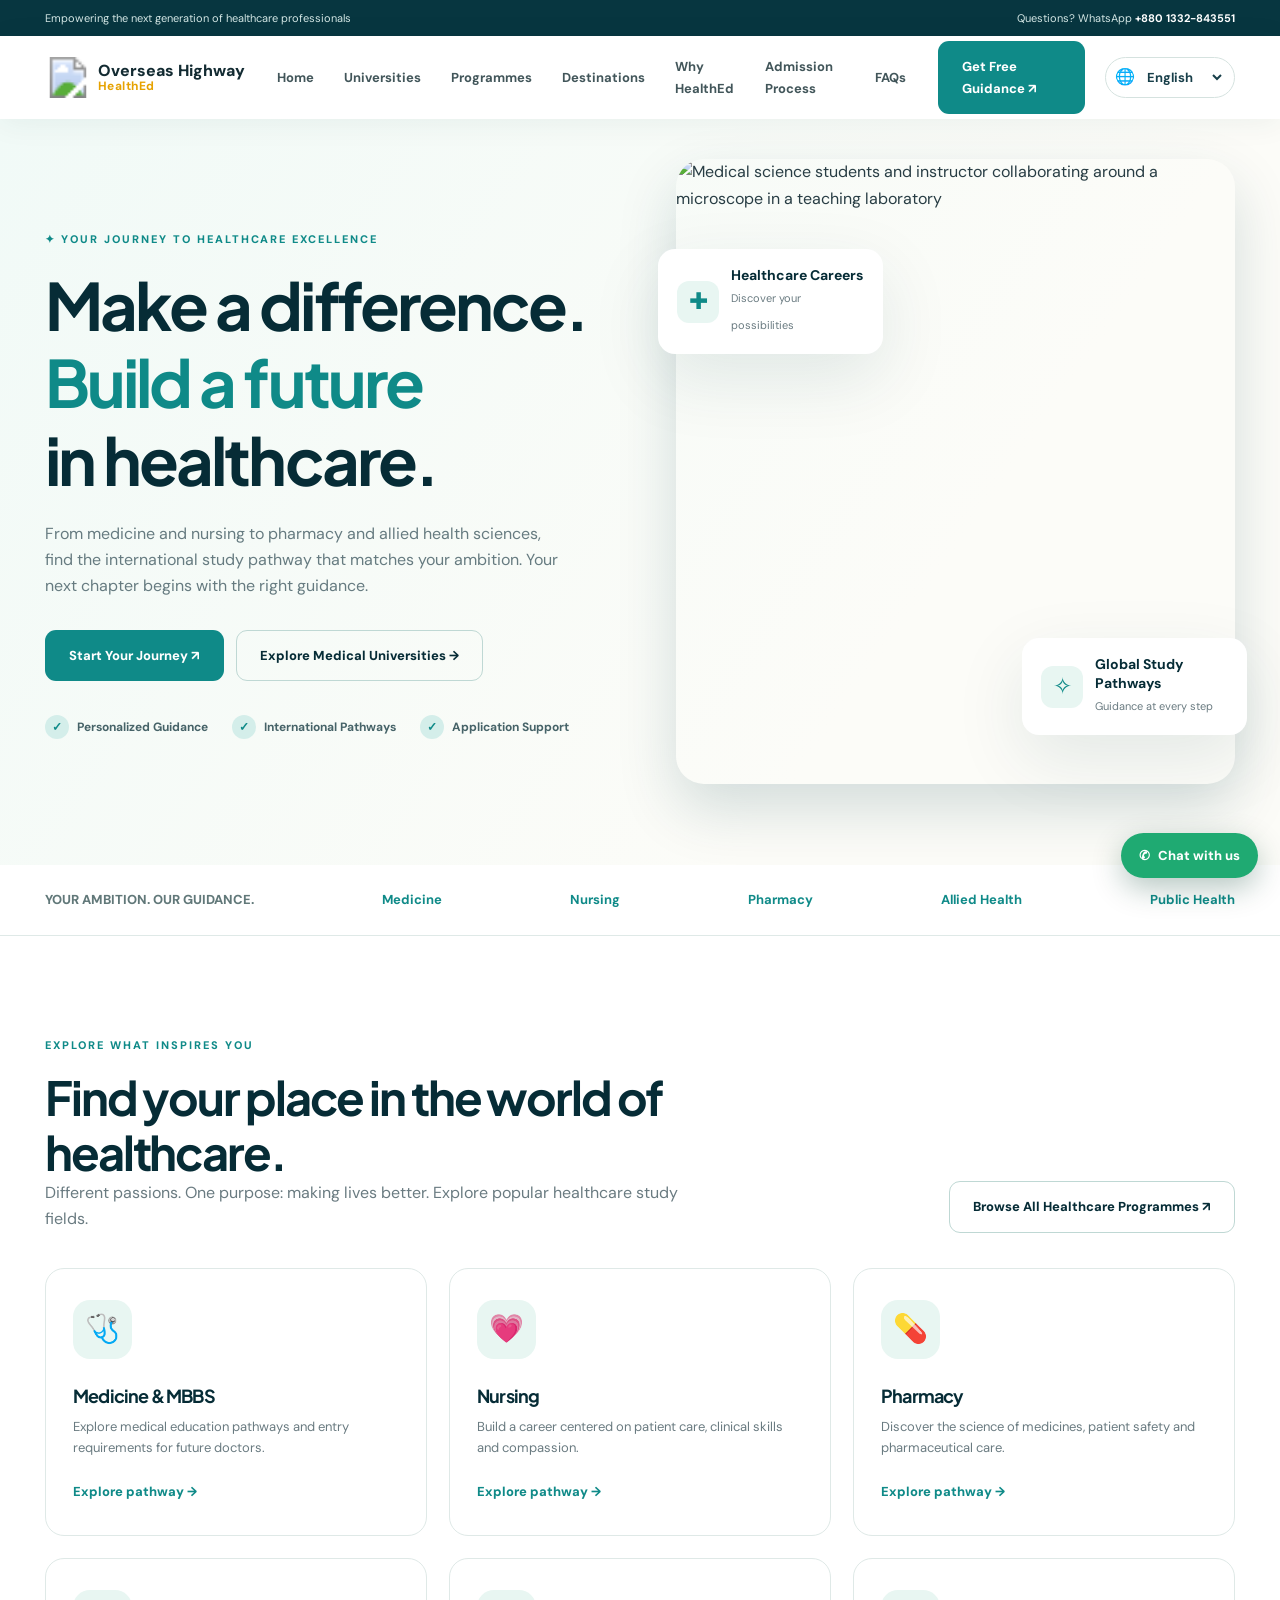
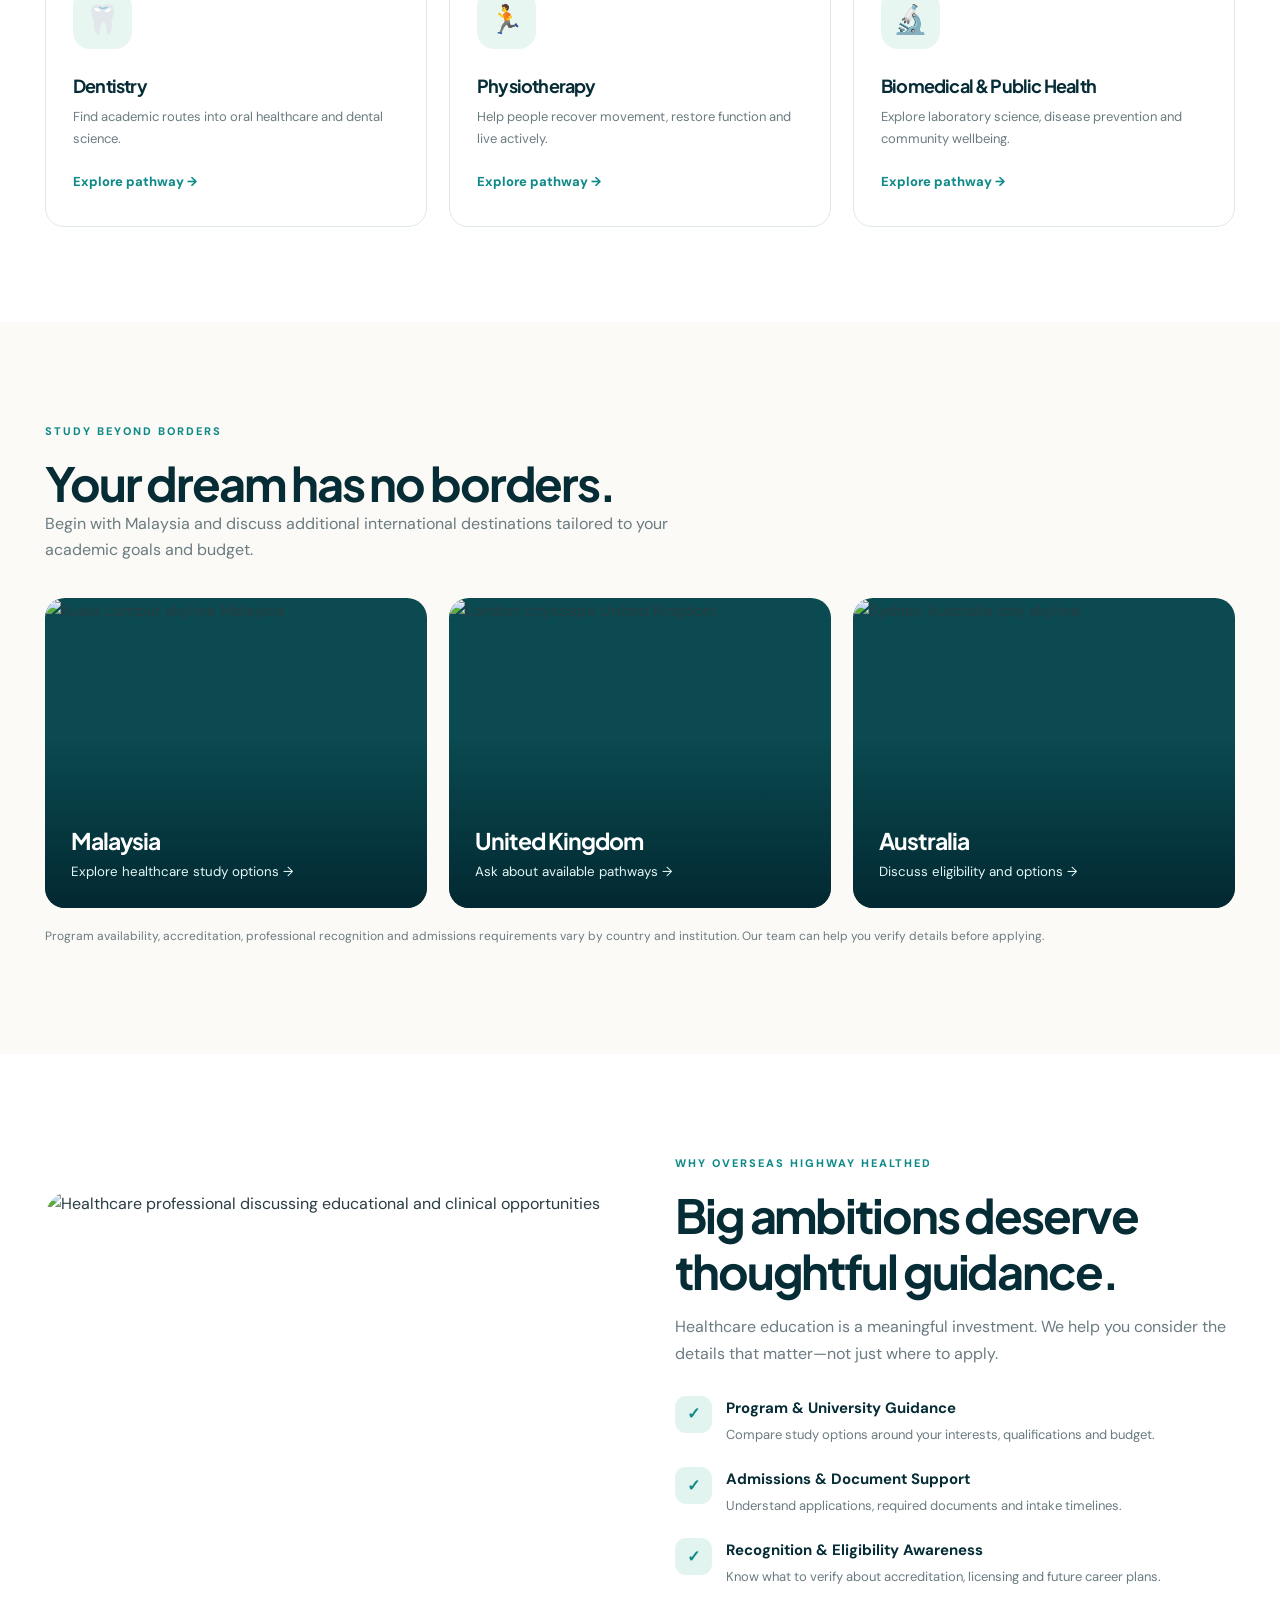
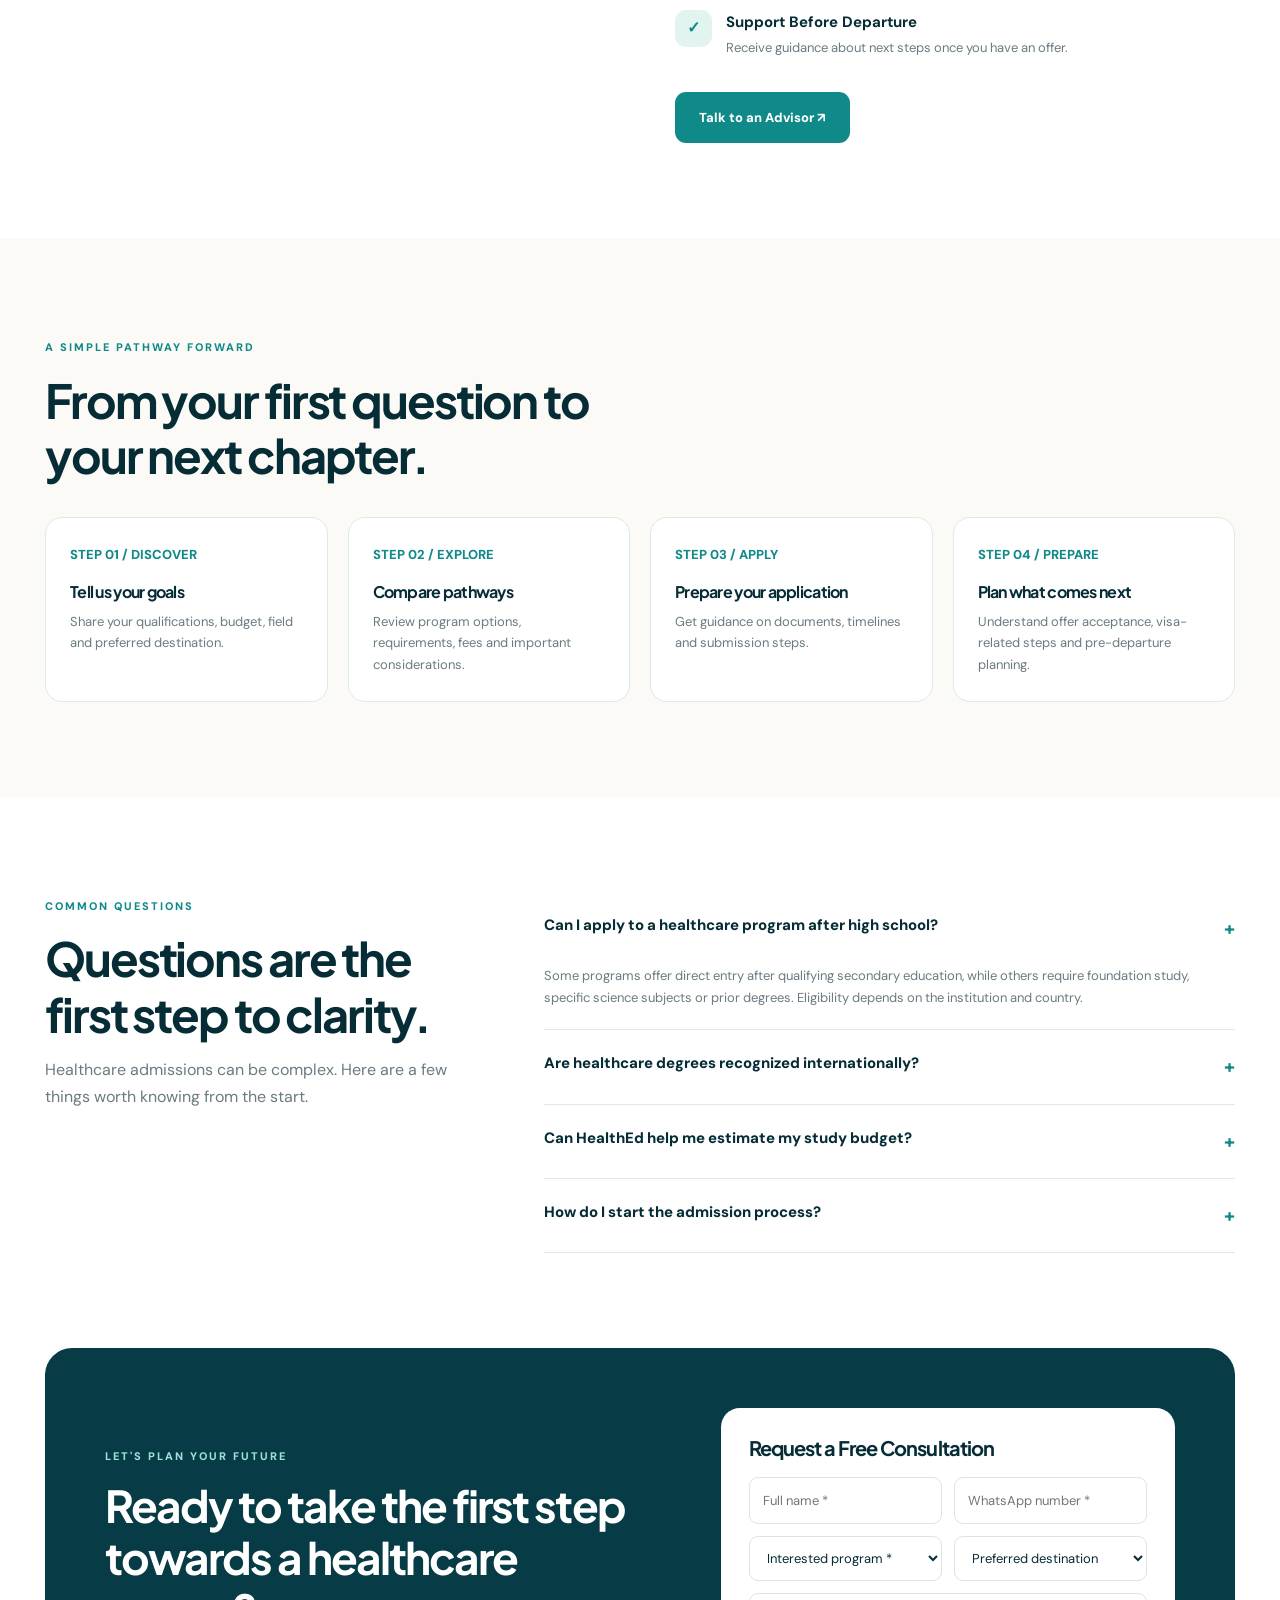
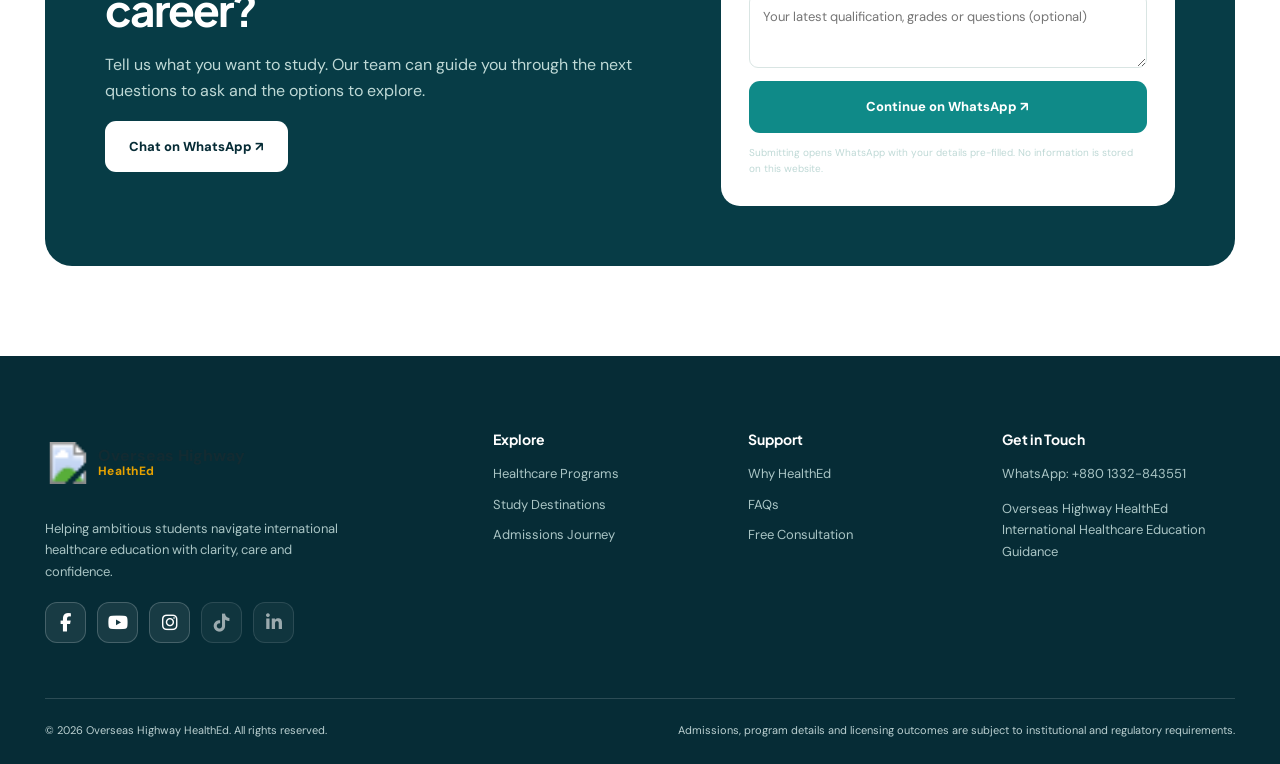
==== commit 2bf7154a: "Add Overseas Highway logo and multilingual selector to index.html" ====
--- a/index.html
+++ b/index.html
@@ -15,7 +15,7 @@
 @media(max-width:540px){.container{width:min(100% - 34px,1190px)}.section{padding:68px 0}.hero-grid{padding-top:45px}.hero h1{font-size:40px}.hero-copy{font-size:14px}.hero-points{gap:14px}.hero-art{min-height:365px}.hero-photo{inset:0 19px 30px 18px;width:calc(100% - 37px);height:calc(100% - 30px)}.hero-art:before{inset:0 5px 18px 4px}.float-card{padding:10px 12px;max-width:175px}.float-card b{font-size:11px}.float-card small{font-size:9px}.float-icon{width:31px;height:31px;font-size:17px}.float-one{top:45px}.float-two{bottom:34px}.grid3,.grid4{grid-template-columns:1fr}.section-top{align-items:start;flex-direction:column}.heading h2{font-size:33px}.dest-card img,.dest-card{height:250px;min-height:250px}.feature-image{height:290px}.cta{padding:28px 18px;border-radius:17px}.lead-form{padding:20px}.form-grid{grid-template-columns:1fr}.footer-grid{grid-template-columns:1fr 1fr;gap:25px}.footer-grid>div:first-child{grid-column:1/-1}.foot-bottom{flex-direction:column}.whatsapp{font-size:0;padding:12px 15px}.whatsapp span{font-size:19px}}
 </style>
 <link rel="stylesheet" href="https://cdnjs.cloudflare.com/ajax/libs/font-awesome/6.7.2/css/all.min.css" referrerpolicy="no-referrer">
-</head>
+<link rel="stylesheet" href="assets/oh-language.css"></head>
 <body>
 <div class="topbar"><div class="container"><span>Empowering the next generation of healthcare professionals</span><span>Questions? WhatsApp <strong>+880 1332-843551</strong></span></div></div>
 <header><nav class="nav container" aria-label="Main navigation">
@@ -59,4 +59,4 @@
 document.querySelectorAll('.faq-item button').forEach(btn=>btn.addEventListener('click',()=>{const item=btn.closest('.faq-item');const open=item.classList.toggle('open');btn.setAttribute('aria-expanded',String(open))}));
 document.getElementById('leadForm').addEventListener('submit',e=>{e.preventDefault();const d=new FormData(e.target);const text=['Hello Overseas Highway HealthEd, I would like a free consultation.','Name: '+d.get('name'),'WhatsApp: '+d.get('phone'),'Interested program: '+d.get('program'),'Preferred destination: '+(d.get('country')||'Not decided'),'Background / Questions: '+(d.get('message')||'Not provided')].join('\n');window.open('https://wa.me/8801332843551?text='+encodeURIComponent(text),'_blank','noopener,noreferrer')});
 </script>
-</body></html>+<script src="assets/oh-language.js" defer></script></body></html>
--- a/assets/oh-language.css
+++ b/assets/oh-language.css
@@ -0,0 +1 @@
+.oh-logo-mark{width:46px;height:46px;object-fit:contain;display:block;flex-shrink:0}.brand,.logo{display:inline-flex!important;align-items:center;gap:7px;flex-shrink:0}.oh-logo-copy{display:inline-flex;flex-direction:column;line-height:1.12;font-size:16px;font-weight:800;color:#132b32;white-space:nowrap}.oh-logo-copy b{font-size:12px;color:#e6a200;letter-spacing:.04em}.oh-lang-control{display:inline-flex;align-items:center;gap:6px;border:1px solid #d5e2df;border-radius:30px;padding:5px 9px;background:#fff;color:#183f4a;white-space:nowrap;flex-shrink:0;z-index:30}.oh-lang-icon{font-size:16px}.oh-language{border:0;background:transparent;color:inherit;min-width:84px;max-width:108px;font-size:13px;font-weight:700;cursor:pointer;padding:5px 2px;outline-offset:2px}.oh-language option{color:#172f38;background:#fff}header .oh-lang-control{margin-left:8px}html[dir="rtl"] .oh-logo-copy{text-align:left}html[dir="rtl"] header .oh-lang-control{direction:ltr}html[dir="rtl"] .premium-hero,html[dir="rtl"] .premium-strip{direction:rtl}html[dir="rtl"] .detailsection,html[dir="rtl"] .premium-content{text-align:right}@media(max-width:800px){header .oh-lang-control{margin-left:auto}.oh-logo-copy{font-size:12px}.oh-logo-copy b{font-size:10px}.oh-logo-mark{width:38px;height:38px}.oh-language{min-width:63px;max-width:90px}header .container,header .shell,header .wrap{gap:7px!important}}@media(max-width:460px){.oh-logo-copy{font-size:11px}.oh-logo-copy b{font-size:9px}.oh-logo-mark{width:33px;height:33px}.oh-lang-icon{display:none}}
